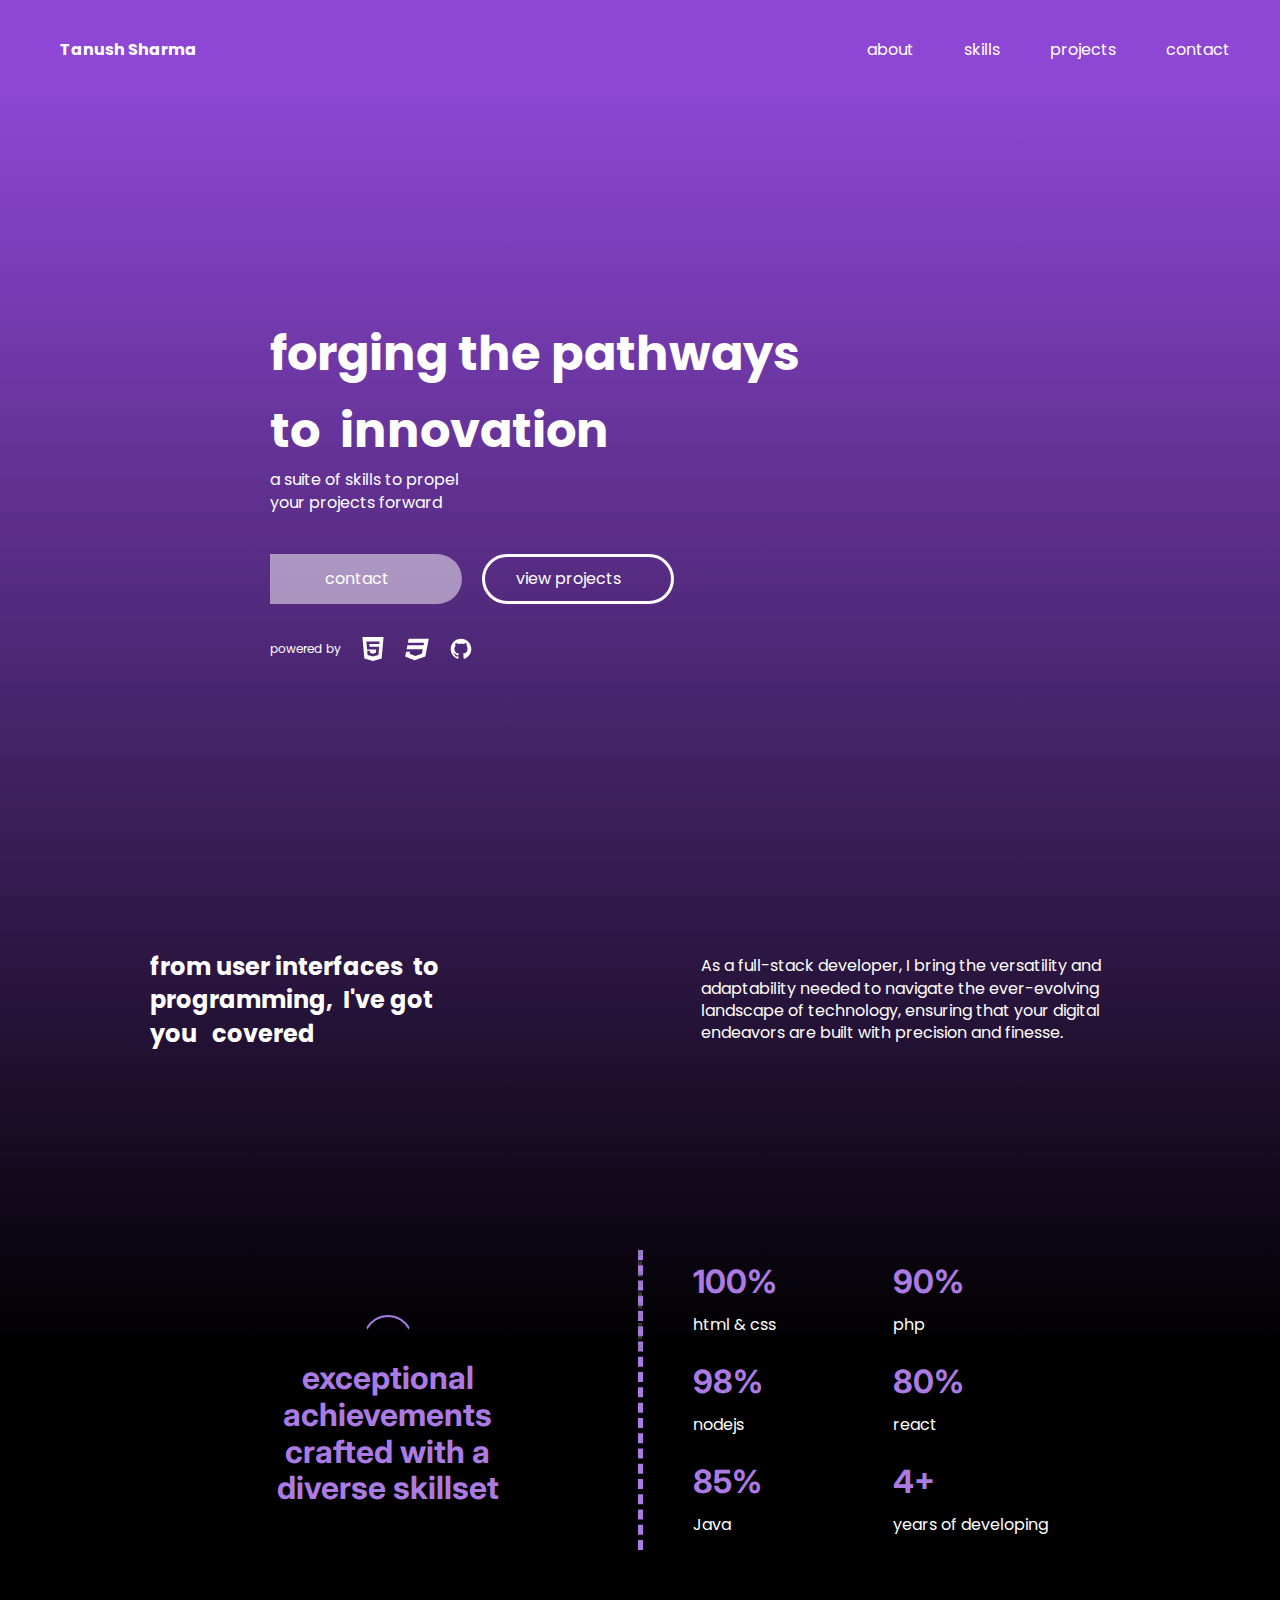
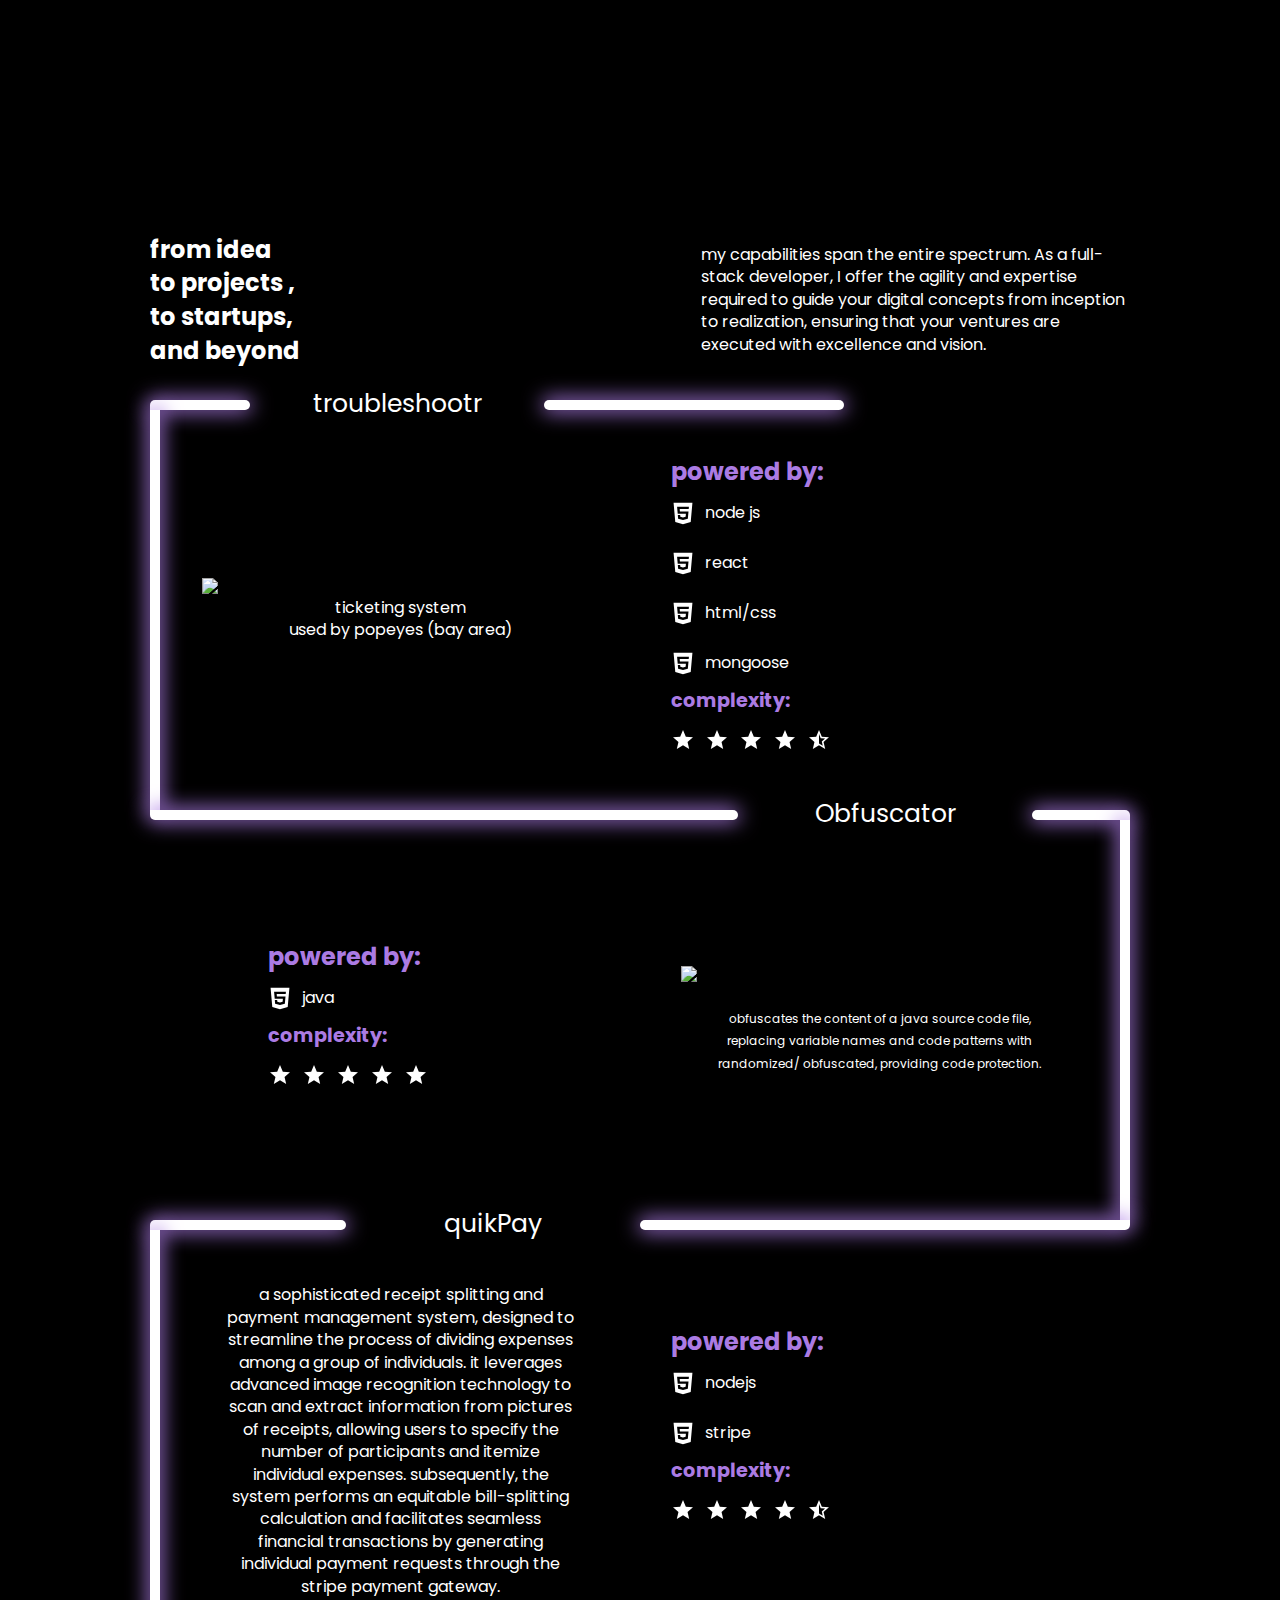
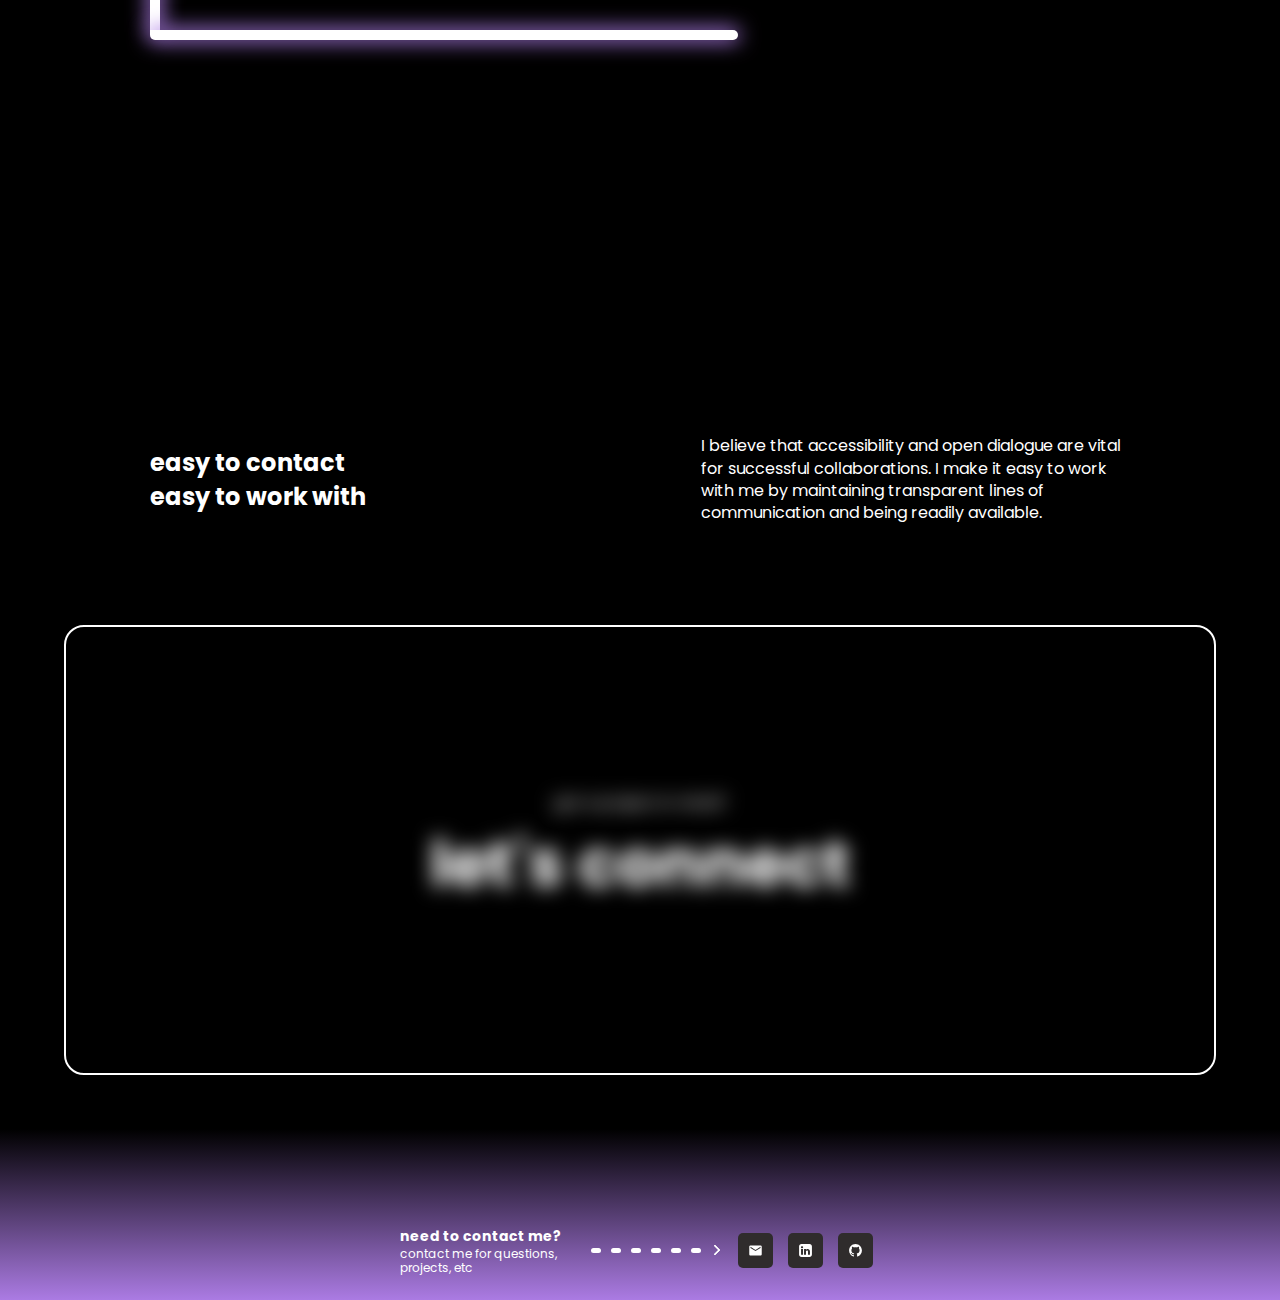
==== index.html @ c605e3ec "Update index.html" ====
<!DOCTYPE html>
<html lang="en">

<head>
  <title>Tanush Sharma</title>
  <meta property="og:title" content="" />
  <meta name="viewport" content="width=device-width, initial-scale=1.0" />
  <meta charset="utf-8" />
  <meta property="twitter:card" content="summary_large_image" />
  <meta charset="UTF-8" />
  <meta http-equiv="X-UA-Compatible" content="IE=edge" />
  <link rel="icon" href="/favicon copy.ico?">
  <meta name="viewport" content="width=device-width, initial-scale=1.0" />

  <style data-tag="reset-style-sheet">
    html {
      line-height: 1.15;
    }

    body {
      margin: 0;
    }

    * {
      box-sizing: border-box;
      border-width: 0;
      border-style: solid;
    }

    p,
    li,
    ul,
    pre,
    div,
    h1,
    h2,
    h3,
    h4,
    h5,
    h6,
    figure,
    blockquote,
    figcaption {
      margin: 0;
      padding: 0;
    }

    button {
      background-color: transparent;
    }

    button,
    input,
    optgroup,
    select,
    textarea {
      font-family: inherit;
      font-size: 100%;
      line-height: 1.15;
      margin: 0;
    }

    button,
    select {
      text-transform: none;
    }

    button,
    [type="button"],
    [type="reset"],
    [type="submit"] {
      -webkit-appearance: button;
    }

    button::-moz-focus-inner,
    [type="button"]::-moz-focus-inner,
    [type="reset"]::-moz-focus-inner,
    [type="submit"]::-moz-focus-inner {
      border-style: none;
      padding: 0;
    }

    button:-moz-focus,
    [type="button"]:-moz-focus,
    [type="reset"]:-moz-focus,
    [type="submit"]:-moz-focus {
      outline: 1px dotted ButtonText;
    }

    a {
      color: inherit;
      text-decoration: inherit;
    }

    input {
      padding: 2px 4px;
    }

    img {
      display: block;
    }

    html {
      scroll-behavior: smooth
    }
  </style>
  <style data-tag="default-style-sheet">
    html {
      font-family: Inter;
      font-size: 16px;
    }

    body {
      font-weight: 400;
      font-style: normal;
      text-decoration: none;
      text-transform: none;
      letter-spacing: normal;
      line-height: 1.15;
      color: var(--dl-color-gray-black);
      background-color: var(--dl-color-gray-white);

    }
  </style>
  <link rel="stylesheet"
    href="https://fonts.googleapis.com/css2?family=Merriweather:ital,wght@0,300;0,400;0,700;0,900;1,300;1,400;1,700;1,900&amp;display=swap"
    data-tag="font" />
  <link rel="stylesheet"
    href="https://fonts.googleapis.com/css2?family=Plus+Jakarta+Sans:ital,wght@0,200;0,300;0,400;0,500;0,600;0,700;0,800;1,200;1,300;1,400;1,500;1,600;1,700;1,800&amp;display=swap"
    data-tag="font" />
  <link rel="stylesheet" href="https://fonts.googleapis.com/css2?family=Shanti:wght@400&amp;display=swap"
    data-tag="font" />
  <link rel="stylesheet"
    href="https://fonts.googleapis.com/css2?family=Exo+2:ital,wght@0,100;0,200;0,300;0,400;0,500;0,600;0,700;0,800;0,900;1,100;1,200;1,300;1,400;1,500;1,600;1,700;1,800;1,900&amp;display=swap"
    data-tag="font" />
  <link rel="stylesheet"
    href="https://fonts.googleapis.com/css2?family=Poppins:ital,wght@0,100;0,200;0,300;0,400;0,500;0,600;0,700;0,800;0,900;1,100;1,200;1,300;1,400;1,500;1,600;1,700;1,800;1,900&amp;display=swap"
    data-tag="font" />
  <link rel="stylesheet"
    href="https://fonts.googleapis.com/css2?family=Inter:wght@100;200;300;400;500;600;700;800;900&amp;display=swap"
    data-tag="font" />
  <link rel="stylesheet" href="https://fonts.googleapis.com/css2?family=Oxygen:wght@300;400;700&amp;display=swap"
    data-tag="font" />
  <link rel="stylesheet"
    href="https://fonts.googleapis.com/css2?family=Open+Sans:ital,wght@0,300;0,400;0,500;0,600;0,700;0,800;1,300;1,400;1,500;1,600;1,700;1,800&amp;display=swap"
    data-tag="font" />
  <link rel="stylesheet"
    href="https://fonts.googleapis.com/css2?family=Comfortaa:wght@300;400;500;600;700&amp;display=swap"
    data-tag="font" />

  <link rel="stylesheet" href="http://maxcdn.bootstrapcdn.com/font-awesome/latest/css/font-awesome.min.css" />

  <link href="style.css" rel="stylesheet" type="text/css" />
  <link rel="stylesheet" href="https://fonts.googleapis.com/css?family=Plus Jakarta Sans" />
  <link rel="stylesheet" href="https://fonts.googleapis.com/css?family=Shanti" />

  <script src="https://cdnjs.cloudflare.com/ajax/libs/gsap/3.9.1/gsap.min.js"></script>
  <script src="https://cdnjs.cloudflare.com/ajax/libs/gsap/3.9.1/ScrollTrigger.min.js"></script>
  <script src="https://cdnjs.cloudflare.com/ajax/libs/bodymovin/5.7.6/lottie.min.js"></script>
</head>

<body>
  <link rel="stylesheet" href="./style.css" />
  <div>
    <script type="text/javascript"
      src="https://unpkg.com/@lottiefiles/lottie-player@1.6.0/dist/lottie-player.js"></script>
    <link href="./style.css" rel="stylesheet" />

    <div class="port-container">
      <div class="port-container01">
        <div class="port-container02">
          <h1 class="port-text">Tanush Sharma</h1>
        </div>
        <div class="port-container03">
          <a href="#home" class="port-link">about</a>
          <a href="#about" class="port-link1">skills</a>
          <a href="#projects" class="port-link2">projects</a>
          <a href="#contact" class="port-link3">contact</a>
        </div>
      </div>
      <div id="home" class="port-container04">
        <div class="port-container05">
          <h1 class="port-text01">
            <span>forging the pathways</span>
            <br />
            <span>to&nbsp;</span>
            <span>innovation</span>
          </h1>
          <span class="port-text06">
            <span>a suite of skills to propel</span>
            <br />
            <span>your projects forward</span>
          </span>
          <div class="port-container06">
            <button id="contactButton" type="button" class="port-button button">contact</button>
            <button id="projectsButton" type="button" class="port-button1 button">
              view projects
            </button>
          </div>
          <div class="port-container07">
            <span class="port-text10">powered by</span>
            <svg viewBox="0 0 1024 1024" class="port-icon">
              <path
                d="M60.538 0l82.144 921.63 368.756 102.37 369.724-102.524 82.3-921.476h-902.924zM784.63 301.428h-432.54l10.302 115.75h411.968l-31.042 347.010-231.844 64.254-231.572-64.254-15.83-177.512h113.494l8.048 90.232 125.862 33.916 0.278-0.078 125.934-33.992 13.070-146.55h-391.74l-30.494-341.8h566.214l-10.108 113.024z">
              </path>
            </svg><svg viewBox="0 0 1024 1024" class="port-icon02">
              <path
                d="M157.143 73.143h860l-152 761.714-459.429 152.571-398.857-152.571 40.571-203.429h169.714l-16.571 84 241.143 92 277.714-92 38.857-193.714h-690.286l33.143-169.714h690.857l21.714-109.143h-690.286z">
              </path>
            </svg><svg viewBox="0 0 877.7142857142857 1024" class="port-icon04">
              <path
                d="M438.857 73.143c242.286 0 438.857 196.571 438.857 438.857 0 193.714-125.714 358.286-300 416.571-22.286 4-30.286-9.714-30.286-21.143 0-14.286 0.571-61.714 0.571-120.571 0-41.143-13.714-67.429-29.714-81.143 97.714-10.857 200.571-48 200.571-216.571 0-48-17.143-86.857-45.143-117.714 4.571-11.429 19.429-56-4.571-116.571-36.571-11.429-120.571 45.143-120.571 45.143-34.857-9.714-72.571-14.857-109.714-14.857s-74.857 5.143-109.714 14.857c0 0-84-56.571-120.571-45.143-24 60.571-9.143 105.143-4.571 116.571-28 30.857-45.143 69.714-45.143 117.714 0 168 102.286 205.714 200 216.571-12.571 11.429-24 30.857-28 58.857-25.143 11.429-89.143 30.857-127.429-36.571-24-41.714-67.429-45.143-67.429-45.143-42.857-0.571-2.857 26.857-2.857 26.857 28.571 13.143 48.571 64 48.571 64 25.714 78.286 148 52 148 52 0 36.571 0.571 70.857 0.571 81.714 0 11.429-8 25.143-30.286 21.143-174.286-58.286-300-222.857-300-416.571 0-242.286 196.571-438.857 438.857-438.857zM166.286 703.429c1.143-2.286-0.571-5.143-4-6.857-3.429-1.143-6.286-0.571-7.429 1.143-1.143 2.286 0.571 5.143 4 6.857 2.857 1.714 6.286 1.143 7.429-1.143zM184 722.857c2.286-1.714 1.714-5.714-1.143-9.143-2.857-2.857-6.857-4-9.143-1.714-2.286 1.714-1.714 5.714 1.143 9.143 2.857 2.857 6.857 4 9.143 1.714zM201.143 748.571c2.857-2.286 2.857-6.857 0-10.857-2.286-4-6.857-5.714-9.714-3.429-2.857 1.714-2.857 6.286 0 10.286s7.429 5.714 9.714 4zM225.143 772.571c2.286-2.286 1.143-7.429-2.286-10.857-4-4-9.143-4.571-11.429-1.714-2.857 2.286-1.714 7.429 2.286 10.857 4 4 9.143 4.571 11.429 1.714zM257.714 786.857c1.143-3.429-2.286-7.429-7.429-9.143-4.571-1.143-9.714 0.571-10.857 4s2.286 7.429 7.429 8.571c4.571 1.714 9.714 0 10.857-3.429zM293.714 789.714c0-4-4.571-6.857-9.714-6.286-5.143 0-9.143 2.857-9.143 6.286 0 4 4 6.857 9.714 6.286 5.143 0 9.143-2.857 9.143-6.286zM326.857 784c-0.571-3.429-5.143-5.714-10.286-5.143-5.143 1.143-8.571 4.571-8 8.571 0.571 3.429 5.143 5.714 10.286 4.571s8.571-4.571 8-8z">
              </path>
            </svg>
          </div>
          <lottie-player src="https://lottie.host/e83469e1-0f48-4b08-869b-c445ad4c0730/k6zpy3XarC.json" loop=""
            speed="0.25" autoplay="" background="transparent" class="port-lottie-node"></lottie-player>
        </div>
      </div>
      <div id="about" class="port-container08">
        <div class="port-container09">
          <h1 class="port-text11">
            <span>from user interfaces&nbsp;</span>
            <span>to programming,&nbsp;</span>
            <span>I've got you&nbsp;&nbsp;</span>
            <span>covered</span>
            <br />
          </h1>
          <span class="port-text17">
            As a full-stack developer, I bring the versatility and
            adaptability needed to navigate the ever-evolving landscape of
            technology, ensuring that your digital endeavors are built with
            precision and finesse.
          </span>
        </div>
        <div class="port-container10">
          <div class="port-container11">
            <div class="port-container12">
              <div class="port-container13"></div>
            </div>
            <h1 class="port-heading">
              exceptional achievements crafted with a diverse skillset
            </h1>
          </div>
          <div class="port-container14">
            <div class="port-container15"></div>
          </div>
          <div class="port-container16">
            <div class="port-container17">
              <div class="port-container18">
                <h1 class="port-heading1">100%</h1>
                <span class="port-text18">html &amp; css</span>
              </div>
              <div class="port-container19">
                <h1 class="port-heading2">90%</h1>
                <span class="port-text19">php</span>
              </div>
            </div>
            <div class="port-container20">
              <div class="port-container21">
                <h1 class="port-heading3">98%</h1>
                <span class="port-text20">nodejs</span>
              </div>
              <div class="port-container22">
                <h1 class="port-heading4">80%</h1>
                <span class="port-text21">
                  <span>react</span>
                  <br />
                </span>
              </div>
            </div>
            <div class="port-container23">
              <div class="port-container24">
                <h1 class="port-heading5">85%</h1>
                <span class="port-text24">Java</span>
              </div>
              <div class="port-container25">
                <h1 class="port-heading6">4+</h1>
                <span class="port-text25">years of developing</span>
              </div>
            </div>
          </div>
        </div>
      </div>
      <div id="projects" class="port-container26">
        <div class="port-container27">
          <h1 class="port-text26">
            <span>from idea&nbsp;</span>
            <br />
            <span>to projects ,</span>
            <br />
            <span>to startups,</span>
            <br />
            <span>and beyond</span>
            <br />
          </h1>
          <span class="port-text35">
            my capabilities span the entire spectrum. As a full-stack
            developer, I offer the agility and expertise required to guide
            your digital concepts from inception to realization, ensuring that
            your ventures are executed with excellence and vision.
          </span>
        </div>
        <div class="port-container28">
          <div class="port-container29">
            <div class="port-container30"></div>
            <span class="port-text36">
              <span>troubleshootr</span>
              <br />
            </span>
            <div class="port-container31"></div>
          </div>
          <div class="port-container32">
            <div class="port-container33"></div>
            <div class="port-container34">
              <div class="port-container35">
                <img alt="image" src="public/troubleshootr2-1400h.png" class="port-image" />
                <span class="port-text39">
                  <span class="port-text40">ticketing system</span>
                  <br />
                  <span>used by popeyes (bay area)</span>
                  <br />
                </span>
              </div>
              <div class="port-container36">
                <h1 class="port-text44">
                  <span>powered by:</span>
                  <br />
                </h1>
                <div class="port-container37">
                  <svg viewBox="0 0 804.5714285714286 1024" class="port-icon06">
                    <path
                      d="M645.714 341.143l9.143-100h-505.143l26.857 305.143h349.714l-12.571 130.286-112.571 30.286-112-30.286-7.429-80h-100l12.571 158.857 206.857 57.143h2.286v-0.571l205.143-56.571 28.571-310.857h-368l-8.571-103.429h385.143zM0 73.143h804.571l-73.143 821.714-330.286 92.571-328-92.571z">
                    </path>
                  </svg>
                  <span class="port-text47">node js</span>
                </div>
                <div class="port-container38">
                  <svg viewBox="0 0 804.5714285714286 1024" class="port-icon08">
                    <path
                      d="M645.714 341.143l9.143-100h-505.143l26.857 305.143h349.714l-12.571 130.286-112.571 30.286-112-30.286-7.429-80h-100l12.571 158.857 206.857 57.143h2.286v-0.571l205.143-56.571 28.571-310.857h-368l-8.571-103.429h385.143zM0 73.143h804.571l-73.143 821.714-330.286 92.571-328-92.571z">
                    </path>
                  </svg>
                  <span class="port-text48">react</span>
                </div>
                <div class="port-container39">
                  <svg viewBox="0 0 804.5714285714286 1024" class="port-icon10">
                    <path
                      d="M645.714 341.143l9.143-100h-505.143l26.857 305.143h349.714l-12.571 130.286-112.571 30.286-112-30.286-7.429-80h-100l12.571 158.857 206.857 57.143h2.286v-0.571l205.143-56.571 28.571-310.857h-368l-8.571-103.429h385.143zM0 73.143h804.571l-73.143 821.714-330.286 92.571-328-92.571z">
                    </path>
                  </svg>
                  <span class="port-text49">html/css</span>
                </div>
                <div class="port-container40">
                  <svg viewBox="0 0 804.5714285714286 1024" class="port-icon12">
                    <path
                      d="M645.714 341.143l9.143-100h-505.143l26.857 305.143h349.714l-12.571 130.286-112.571 30.286-112-30.286-7.429-80h-100l12.571 158.857 206.857 57.143h2.286v-0.571l205.143-56.571 28.571-310.857h-368l-8.571-103.429h385.143zM0 73.143h804.571l-73.143 821.714-330.286 92.571-328-92.571z">
                    </path>
                  </svg>
                  <span class="port-text50">mongoose</span>
                </div>
                <h1 class="port-text51">
                  <span>complexity:</span>
                  <br />
                </h1>
                <div class="port-container41">
                  <svg viewBox="0 0 1024 1024" class="port-icon14">
                    <path d="M512 736l-264 160 70-300-232-202 306-26 120-282 120 282 306 26-232 202 70 300z"></path>
                  </svg><svg viewBox="0 0 1024 1024" class="port-icon16">
                    <path d="M512 736l-264 160 70-300-232-202 306-26 120-282 120 282 306 26-232 202 70 300z"></path>
                  </svg><svg viewBox="0 0 1024 1024" class="port-icon18">
                    <path d="M512 736l-264 160 70-300-232-202 306-26 120-282 120 282 306 26-232 202 70 300z"></path>
                  </svg><svg viewBox="0 0 1024 1024" class="port-icon20">
                    <path d="M512 736l-264 160 70-300-232-202 306-26 120-282 120 282 306 26-232 202 70 300z"></path>
                  </svg><svg viewBox="0 0 1024 1024" class="port-icon22">
                    <path
                      d="M512 658l160 96-42-182 142-124-188-16-72-172v398zM938 394l-232 202 70 300-264-160-264 160 70-300-232-202 306-26 120-282 120 282z">
                    </path>
                  </svg>
                </div>
              </div>
            </div>
          </div>
          <div class="port-container42">
            <div class="port-container43"></div>
            <span class="port-text54">
              <span>Obfuscator</span>
              <br />
            </span>
            <div class="port-container44"></div>
          </div>
          <div class="port-container45">
            <div class="port-container46">
              <div class="port-container47">
                <h1 class="port-text57">
                  <span>powered by:</span>
                  <br />
                </h1>
                <div class="port-container48">
                  <svg viewBox="0 0 804.5714285714286 1024" class="port-icon24">
                    <path
                      d="M645.714 341.143l9.143-100h-505.143l26.857 305.143h349.714l-12.571 130.286-112.571 30.286-112-30.286-7.429-80h-100l12.571 158.857 206.857 57.143h2.286v-0.571l205.143-56.571 28.571-310.857h-368l-8.571-103.429h385.143zM0 73.143h804.571l-73.143 821.714-330.286 92.571-328-92.571z">
                    </path>
                  </svg>
                  <span class="port-text60">java</span>
                </div>
                <h1 class="port-text61">
                  <span>complexity:</span>
                  <br />
                </h1>
                <div class="port-container49">
                  <svg viewBox="0 0 1024 1024" class="port-icon26">
                    <path d="M512 736l-264 160 70-300-232-202 306-26 120-282 120 282 306 26-232 202 70 300z"></path>
                  </svg><svg viewBox="0 0 1024 1024" class="port-icon28">
                    <path d="M512 736l-264 160 70-300-232-202 306-26 120-282 120 282 306 26-232 202 70 300z"></path>
                  </svg><svg viewBox="0 0 1024 1024" class="port-icon30">
                    <path d="M512 736l-264 160 70-300-232-202 306-26 120-282 120 282 306 26-232 202 70 300z"></path>
                  </svg><svg viewBox="0 0 1024 1024" class="port-icon32">
                    <path d="M512 736l-264 160 70-300-232-202 306-26 120-282 120 282 306 26-232 202 70 300z"></path>
                  </svg><svg viewBox="0 0 1024 1024" class="port-icon34">
                    <path d="M512 736l-264 160 70-300-232-202 306-26 120-282 120 282 306 26-232 202 70 300z"></path>
                  </svg>
                </div>
              </div>
              <div class="port-container50">
                <img alt="image"
                  src="https://cdn.discordapp.com/attachments/1162883229859192893/1167315775502155817/Screenshot_2023-10-26_at_9.15.40_PM.png?ex=654dae88&amp;is=653b3988&amp;hm=fdd899860b0b8ea7dea199e827ed33fb8c5844bd6a3e598100cced63b0edadc0&amp;"
                  class="port-image1" />
                <span class="port-text64">
                  <br class="port-text65" />
                  <span class="port-text66">
                    obfuscates the content of a java source code file,
                    replacing variable names and code patterns with
                    randomized/ obfuscated, providing code protection.
                  </span>
                  <br />
                </span>
              </div>
            </div>
            <div class="port-container51"></div>
          </div>
          <div class="port-container52">
            <div class="port-container53"></div>
            <span class="port-text68">
              <span>quikPay</span>
              <br />
            </span>
            <div class="port-container54"></div>
          </div>
          <div class="port-container55">
            <div class="port-container56"></div>
            <div class="port-container57">
              <div class="port-container58">
                <span class="port-text71">
                  <br class="port-text72" />
                  <span class="port-text73">
                    a sophisticated receipt splitting and payment management
                    system, designed to streamline the process of dividing
                    expenses among a group of individuals. it leverages
                    advanced image recognition technology to scan and extract
                    information from pictures of receipts, allowing users to
                    specify the number of participants and itemize individual
                    expenses. subsequently, the system performs an equitable
                    bill-splitting calculation and facilitates seamless
                    financial transactions by generating individual payment
                    requests through the stripe payment gateway.
                  </span>
                  <br />
                </span>
              </div>
              <div class="port-container59">
                <h1 class="port-text75">
                  <span>powered by:</span>
                  <br />
                </h1>
                <div class="port-container60">
                  <svg viewBox="0 0 804.5714285714286 1024" class="port-icon36">
                    <path
                      d="M645.714 341.143l9.143-100h-505.143l26.857 305.143h349.714l-12.571 130.286-112.571 30.286-112-30.286-7.429-80h-100l12.571 158.857 206.857 57.143h2.286v-0.571l205.143-56.571 28.571-310.857h-368l-8.571-103.429h385.143zM0 73.143h804.571l-73.143 821.714-330.286 92.571-328-92.571z">
                    </path>
                  </svg>
                  <span class="port-text78">nodejs</span>
                </div>
                <div class="port-container61">
                  <svg viewBox="0 0 804.5714285714286 1024" class="port-icon38">
                    <path
                      d="M645.714 341.143l9.143-100h-505.143l26.857 305.143h349.714l-12.571 130.286-112.571 30.286-112-30.286-7.429-80h-100l12.571 158.857 206.857 57.143h2.286v-0.571l205.143-56.571 28.571-310.857h-368l-8.571-103.429h385.143zM0 73.143h804.571l-73.143 821.714-330.286 92.571-328-92.571z">
                    </path>
                  </svg>
                  <span class="port-text79">stripe</span>
                </div>
                <h1 class="port-text80">
                  <span>complexity:</span>
                  <br />
                </h1>
                <div class="port-container62">
                  <svg viewBox="0 0 1024 1024" class="port-icon40">
                    <path d="M512 736l-264 160 70-300-232-202 306-26 120-282 120 282 306 26-232 202 70 300z"></path>
                  </svg><svg viewBox="0 0 1024 1024" class="port-icon42">
                    <path d="M512 736l-264 160 70-300-232-202 306-26 120-282 120 282 306 26-232 202 70 300z"></path>
                  </svg><svg viewBox="0 0 1024 1024" class="port-icon44">
                    <path d="M512 736l-264 160 70-300-232-202 306-26 120-282 120 282 306 26-232 202 70 300z"></path>
                  </svg><svg viewBox="0 0 1024 1024" class="port-icon46">
                    <path d="M512 736l-264 160 70-300-232-202 306-26 120-282 120 282 306 26-232 202 70 300z"></path>
                  </svg><svg viewBox="0 0 1024 1024" class="port-icon48">
                    <path
                      d="M512 658l160 96-42-182 142-124-188-16-72-172v398zM938 394l-232 202 70 300-264-160-264 160 70-300-232-202 306-26 120-282 120 282z">
                    </path>
                  </svg>
                </div>
              </div>
            </div>
          </div>
          <div class="port-container63">
            <div class="port-container64"></div>
          </div>
        </div>
      </div>
      <div id="contact" class="port-container65">
        <div class="port-container66">
          <h1 class="port-text83">
            <span>easy to contact</span>
            <br />
            <span>easy to work with</span>
            <br />
          </h1>
          <span class="port-text88">
            I believe that accessibility and open dialogue are vital for
            successful collaborations. I make it easy to work with me by
            maintaining transparent lines of communication and being readily
            available.
          </span>
        </div>
        <script src="https://code.jquery.com/jquery-3.6.0.min.js"></script>
        <script>
          $(document).ready(function () {
            const customCursor = $(`<div class="custom-cursor"><svg viewBox="0 0 1024 1024" class="port-icon_0"><path d="M854 342v-86l-342 214-342-214v86l342 212zM854 170q34 0 59 26t25 60v512q0 34-25 60t-59 26h-684q-34 0-59-26t-25-60v-512q0-34 25-60t59-26h684z"></path></svg></div>`);
            $('.port-container67').on('mouseenter', function (e) {
              $('.port-container67').append(customCursor);
              setPosition(customCursor, e, $(this));
            });

            $('.port-container67').on('mousemove', function (e) {
              setPosition(customCursor, e, $(this));
            });

            $('.port-container67').on('mouseleave', function () {
              if (customCursor) {
                customCursor.remove();
                customCursor = null;
              }
            });

            function setPosition(element, e, container) {
              const containerOffset = container.offset();
              const relativeX = e.pageX - containerOffset.left;
              const relativeY = e.pageY - containerOffset.top;
              element.css({
                left: relativeX,
                top: relativeY,
              });
            }

            $('.port-text90').mouseenter(function () {
              $('.custom-cursor').css('border', '2px solid #ab7be3');
              $('.custom-cursor .port-icon_0 ').css('fill', '#ab7be3');
              $('.port-text89, .port-text90').css('filter', 'blur(0)');
            });

            $('.port-container67').on('click', function () {
              window.location.href = "mailto:sharmatanush510@gmail.com";
            });

            $('#contactButton').on('click', function () {
              window.location.href = "mailto:fadesavage@gmail.com";
            });

            $('#projectsButton').on('click', function () {
              $('html, body').animate({
                scrollTop: $('#projects').offset().top
              }, 0);
            });

            $('.port-text90').mouseleave(function () {
              $('.custom-cursor').css('border', '2px solid #fff');
              $('.custom-cursor .port-icon_0 ').css('fill', '#fff');
              $('.port-text89, .port-text90').css('filter', 'blur(10px)');
            });
          });
        </script>



        <div class="port-container67">
          <div class="blur">

          </div>
          <span class="port-text89">got a project in mind?</span>
          <h1 class="port-text90">
            <span>let's connect</span>
            <br />
          </h1>
        </div>
        <div class="port-container68">
          <div class="port-container69">
            <h1 class="port-text93">need to contact me?&nbsp;</h1>
            <span class="port-text94">
              contact me for questions, projects, etc
            </span>
          </div>
          <div class="port-container70">
            <div class="port-container71"></div>
            <div class="port-container72"></div>
            <div class="port-container73"></div>
            <div class="port-container74"></div>
            <div class="port-container75"></div>
            <div class="port-container76"></div>
            <div class="port-container77"></div>
          </div>
          <div class="port-container78">
            <div class="port-container79">
              <svg viewBox="0 0 1024 1024" class="port-icon50">
                <path
                  d="M854 342v-86l-342 214-342-214v86l342 212zM854 170q34 0 59 26t25 60v512q0 34-25 60t-59 26h-684q-34 0-59-26t-25-60v-512q0-34 25-60t59-26h684z">
                </path>
              </svg>
            </div>
            <div class="port-container80">
              <svg viewBox="0 0 877.7142857142857 1024" class="port-icon52">
                <path
                  d="M135.429 808h132v-396.571h-132v396.571zM276 289.143c-0.571-38.857-28.571-68.571-73.714-68.571s-74.857 29.714-74.857 68.571c0 37.714 28.571 68.571 73.143 68.571h0.571c46.286 0 74.857-30.857 74.857-68.571zM610.286 808h132v-227.429c0-121.714-65.143-178.286-152-178.286-70.857 0-102.286 39.429-119.429 66.857h1.143v-57.714h-132s1.714 37.143 0 396.571v0h132v-221.714c0-11.429 0.571-23.429 4-32 9.714-23.429 31.429-48 68-48 47.429 0 66.286 36 66.286 89.714v212zM877.714 237.714v548.571c0 90.857-73.714 164.571-164.571 164.571h-548.571c-90.857 0-164.571-73.714-164.571-164.571v-548.571c0-90.857 73.714-164.571 164.571-164.571h548.571c90.857 0 164.571 73.714 164.571 164.571z">
                </path>
              </svg>
            </div>
            <div class="port-container81">
              <svg viewBox="0 0 877.7142857142857 1024" class="port-icon54">
                <path
                  d="M438.857 73.143c242.286 0 438.857 196.571 438.857 438.857 0 193.714-125.714 358.286-300 416.571-22.286 4-30.286-9.714-30.286-21.143 0-14.286 0.571-61.714 0.571-120.571 0-41.143-13.714-67.429-29.714-81.143 97.714-10.857 200.571-48 200.571-216.571 0-48-17.143-86.857-45.143-117.714 4.571-11.429 19.429-56-4.571-116.571-36.571-11.429-120.571 45.143-120.571 45.143-34.857-9.714-72.571-14.857-109.714-14.857s-74.857 5.143-109.714 14.857c0 0-84-56.571-120.571-45.143-24 60.571-9.143 105.143-4.571 116.571-28 30.857-45.143 69.714-45.143 117.714 0 168 102.286 205.714 200 216.571-12.571 11.429-24 30.857-28 58.857-25.143 11.429-89.143 30.857-127.429-36.571-24-41.714-67.429-45.143-67.429-45.143-42.857-0.571-2.857 26.857-2.857 26.857 28.571 13.143 48.571 64 48.571 64 25.714 78.286 148 52 148 52 0 36.571 0.571 70.857 0.571 81.714 0 11.429-8 25.143-30.286 21.143-174.286-58.286-300-222.857-300-416.571 0-242.286 196.571-438.857 438.857-438.857zM166.286 703.429c1.143-2.286-0.571-5.143-4-6.857-3.429-1.143-6.286-0.571-7.429 1.143-1.143 2.286 0.571 5.143 4 6.857 2.857 1.714 6.286 1.143 7.429-1.143zM184 722.857c2.286-1.714 1.714-5.714-1.143-9.143-2.857-2.857-6.857-4-9.143-1.714-2.286 1.714-1.714 5.714 1.143 9.143 2.857 2.857 6.857 4 9.143 1.714zM201.143 748.571c2.857-2.286 2.857-6.857 0-10.857-2.286-4-6.857-5.714-9.714-3.429-2.857 1.714-2.857 6.286 0 10.286s7.429 5.714 9.714 4zM225.143 772.571c2.286-2.286 1.143-7.429-2.286-10.857-4-4-9.143-4.571-11.429-1.714-2.857 2.286-1.714 7.429 2.286 10.857 4 4 9.143 4.571 11.429 1.714zM257.714 786.857c1.143-3.429-2.286-7.429-7.429-9.143-4.571-1.143-9.714 0.571-10.857 4s2.286 7.429 7.429 8.571c4.571 1.714 9.714 0 10.857-3.429zM293.714 789.714c0-4-4.571-6.857-9.714-6.286-5.143 0-9.143 2.857-9.143 6.286 0 4 4 6.857 9.714 6.286 5.143 0 9.143-2.857 9.143-6.286zM326.857 784c-0.571-3.429-5.143-5.714-10.286-5.143-5.143 1.143-8.571 4.571-8 8.571 0.571 3.429 5.143 5.714 10.286 4.571s8.571-4.571 8-8z">
                </path>
              </svg>
            </div>
          </div>
        </div>
      </div>
    </div>
  </div>
</body>

</html>
---- style.css ----
html, body{
  background: black;
  overflow-x: hidden;
}


.port-container {
  width: 100%;
  display: flex;
  overflow: hidden;
  min-height: 100vh;
  align-items: center;
  flex-direction: column;
  background-image: linear-gradient(180deg, rgb(141, 71, 212) 2.00%,rgb(0, 0, 0) 30.00%,rgb(0, 0, 0) 43.00%,rgb(0, 0, 0) 53.00%,rgb(0, 0, 0) 64.00%);
}
.port-container01 {
  flex: 0 0 auto;
  width: 100%;
  height: 10vh;
  display: flex;
  z-index: 100;
  align-items: flex-start;
}
.port-container02 {
  flex: 0 0 auto;
  width: 20%;
  height: 100px;
  display: flex;
  align-items: center;
  justify-content: center;
}
.port-text {
  color: rgb(255, 255, 255);
  font-size: 16px;
  font-family: "Poppins";
}
.port-container03 {
  gap: 50px;
  flex: 0 0 auto;
  width: 80%;
  height: 100px;
  display: flex;
  align-items: center;
  padding-top: 20px;
  padding-left: 20px;
  padding-right: 50px;
  padding-bottom: 20px;
  justify-content: flex-end;
}
.port-link {
  color: #ffffff;
  font-family: "Poppins";
  text-decoration: none;
}
.port-link1 {
  color: rgb(255, 255, 255);
  font-family: "Poppins";
  text-decoration: none;
}
.port-link2 {
  color: rgb(255, 255, 255);
  font-family: "Poppins";
  text-decoration: none;
}
.port-link3 {
  color: rgb(255, 255, 255);
  font-family: "Poppins";
  text-decoration: none;
}
.port-container04 {
  flex: 0 0 auto;
  width: 100%;
  height: 90vh;
  display: flex;
  align-items: center;
  justify-content: center;
}
.port-container05 {
  flex: 0 0 auto;
  width: 100%;
  height: 80vh;
  display: flex;
  position: relative;
  align-items: flex-start;
  padding-left: 30vh;
  flex-direction: column;
  justify-content: center;
}
.port-text01 {
  color: rgb(255, 255, 255);
  z-index: 100;
  font-size: 3em;
  font-family: "Poppins";
  line-height: 1.6;
}
.port-text06 {
  color: rgb(255, 255, 255);
  z-index: 100;
  font-family: "Poppins";
  line-height: 1.4;
}
.port-container06 {
  gap: 20px;
  flex: 0 0 auto;
  width: 40%;
  height: 50px;
  display: flex;
  z-index: 100;
  margin-top: 40px;
  align-items: flex-start;
  border-radius: 50px;
}
.port-button {
  color: #ffffff;
  width: 50%;
  height: 100%;
  font-family: "Poppins";
  border-width: 0px;
  padding-right: 1.5em;
  background-color: rgba(255, 255, 255, 0.5);
  border-top-left-radius: var(--dl-radius-radius-radius8);
  border-top-right-radius: 50px;
  border-bottom-left-radius: var(--dl-radius-radius-radius8);
  border-bottom-right-radius: 50px;
}
.port-button1 {
  color: rgb(255, 255, 255);
  width: 50%;
  height: 100%;
  font-family: "Poppins";
  border-color: #ffffff;
  border-width: 3px;
  border-radius: 50px;
  padding-right: 1.5em;
  background-color: transparent;
  border-top-left-radius: 50px;
  border-top-right-radius: 50px;
  border-bottom-left-radius: 50px;
  border-bottom-right-radius: 50px;
}
.port-container07 {
  gap: 20px;
  flex: 0 0 auto;
  width: 40%;
  height: 50px;
  display: flex;
  z-index: 100;
  margin-top: 20px;
  align-items: center;
  justify-content: flex-start;
}
.port-text10 {
  color: rgb(255, 255, 255);
  font-size: 12px;
  font-family: "Poppins";
  line-height: 1.4;
}
.port-icon {
  fill: #ffffff;
  width: 24px;
  height: 24px;
}
.port-icon02 {
  fill: #ffffff;
  width: 24px;
  height: 24px;
}
.port-icon04 {
  fill: #ffffff;
  width: 24px;
  height: 24px;
}
.port-lottie-node {
  width: 906px;
  height: 666px;
  z-index: 0;
  position: absolute;
  align-self: center;
  padding-left: 100px;
  padding-bottom: 183px;
}
.port-container08 {
  flex: 0 0 auto;
  width: 100%;
  height: 100vh;
  display: flex;
  align-items: flex-start;
  flex-direction: column;
}
.port-container09 {
  gap: 250px;
  flex: 0 0 auto;
  width: 100%;
  height: 200px;
  display: flex;
  align-items: center;
  padding-left: 150px;
  padding-right: 150px;
  justify-content: center;
}
.port-text11 {
  color: rgb(255, 255, 255);
  width: 350px;
  z-index: 100;
  font-size: 1.5em;
  font-family: "Poppins";
  line-height: 1.4;
}
.port-text17 {
  color: rgb(255, 255, 255);
  width: 500px;
  text-align: left;
  font-family: "Poppins";
  line-height: 1.4;
}
.port-container10 {
  gap: 50px;
  flex: 0 0 auto;
  width: 100%;
  height: 600px;
  display: flex;
  align-items: center;
  justify-content: center;
}
.port-container11 {
  gap: 20px;
  flex: 0 0 auto;
  width: 400px;
  height: 400px;
  display: flex;
  align-items: center;
  flex-direction: column;
  justify-content: center;
}
.port-container12 {
  flex: 0 0 auto;
  width: 50px;
  height: 50px;
  display: flex;
  overflow: hidden;
  align-items: center;
  padding-top: 50px;
  flex-direction: column;
  justify-content: center;
  border-top-left-radius: 50px;
  border-top-right-radius: 50px;
  border-bottom-left-radius: 50px;
  border-bottom-right-radius: 50px;
}
.port-container13 {
  flex: 0 0 auto;
  width: 50px;
  height: 50px;
  display: flex;
  align-items: center;
  border-color: #ab7be3;
  border-style: solid;
  border-width: 2px;
  border-radius: 50px;
  justify-content: center;
}
.port-heading {
  color: #ab7be3;
  width: 250px;
  height: 150px;
  text-align: center;
}
.port-container14 {
  flex: 0 0 auto;
  width: 0px;
  height: 50%;
  display: flex;
  align-items: flex-start;
  border-color: #ab7be3;
  border-style: dashed;
  border-width: 5px;
  border-top-width: 0px;
  border-left-width: 0px;
  border-right-width: 5px;
  border-bottom-width: 0px;
}
.port-container15 {
  flex: 0 0 auto;
  width: 100%;
  border: 2px dashed rgba(120, 120, 120, 0.4);
  height: 100px;
  display: flex;
  align-items: flex-start;
}
.port-container16 {
  gap: 0px;
  flex: 0 0 auto;
  width: 400px;
  height: 400px;
  display: flex;
  align-items: center;
  flex-direction: column;
  justify-content: center;
}
.port-container17 {
  flex: 0 0 auto;
  width: 100%;
  height: 100px;
  display: flex;
  align-items: center;
  justify-content: center;
}
.port-container18 {
  flex: 0 0 auto;
  width: 50%;
  display: flex;
  align-items: flex-start;
  flex-direction: column;
  justify-content: center;
}
.port-heading1 {
  color: rgb(171, 123, 227);
  width: 100px;
  height: 50px;
}
.port-text18 {
  color: rgb(255, 255, 255);
  width: 100%;
  font-family: "Poppins";
  line-height: 1.4;
}
.port-container19 {
  flex: 0 0 auto;
  width: 50%;
  display: flex;
  align-items: flex-start;
  flex-direction: column;
  justify-content: center;
}
.port-heading2 {
  color: #ab7be3;
  width: 100px;
  height: 50px;
}
.port-text19 {
  color: rgb(255, 255, 255);
  width: 100%;
  font-family: "Poppins";
  line-height: 1.4;
}
.port-container20 {
  flex: 0 0 auto;
  width: 100%;
  height: 100px;
  display: flex;
  align-items: center;
  justify-content: center;
}
.port-container21 {
  flex: 0 0 auto;
  width: 50%;
  display: flex;
  align-items: flex-start;
  flex-direction: column;
  justify-content: center;
}
.port-heading3 {
  color: rgb(171, 123, 227);
  width: 100px;
  height: 50px;
}
.port-text20 {
  color: rgb(255, 255, 255);
  width: 100%;
  font-family: "Poppins";
  line-height: 1.4;
}
.port-container22 {
  flex: 0 0 auto;
  width: 50%;
  display: flex;
  align-items: flex-start;
  flex-direction: column;
  justify-content: center;
}
.port-heading4 {
  color: rgb(171, 123, 227);
  width: 100px;
  height: 50px;
}
.port-text21 {
  color: rgb(255, 255, 255);
  width: 100%;
  font-family: "Poppins";
  line-height: 1.4;
}
.port-container23 {
  flex: 0 0 auto;
  width: 100%;
  height: 100px;
  display: flex;
  align-items: center;
  justify-content: center;
}
.port-container24 {
  flex: 0 0 auto;
  width: 50%;
  display: flex;
  align-items: flex-start;
  flex-direction: column;
  justify-content: center;
}
.port-heading5 {
  color: rgb(171, 123, 227);
  width: 100px;
  height: 50px;
}
.port-text24 {
  color: rgb(255, 255, 255);
  width: 100%;
  font-family: "Poppins";
  line-height: 1.4;
}
.port-container25 {
  flex: 0 0 auto;
  width: 50%;
  display: flex;
  align-items: flex-start;
  flex-direction: column;
  justify-content: center;
}
.port-heading6 {
  color: rgb(171, 123, 227);
  width: 100px;
  height: 50px;
}
.port-text25 {
  color: rgb(255, 255, 255);
  width: 100%;
  font-family: "Poppins";
  line-height: 1.4;
}
.port-container26 {
  flex: 0 0 auto;
  width: 100%;
  height: 200vh;
  display: flex;
  align-items: center;
  flex-direction: column;
  justify-content: flex-start;
}
.port-container27 {
  gap: 250px;
  flex: 0 0 auto;
  width: 100%;
  height: 200px;
  display: flex;
  align-items: center;
  padding-left: 150px;
  padding-right: 150px;
  justify-content: flex-start;
}
.port-text26 {
  color: rgb(255, 255, 255);
  width: 350px;
  z-index: 100;
  font-size: 1.5em;
  font-family: "Poppins";
  line-height: 1.4;
}
.port-text35 {
  color: rgb(255, 255, 255);
  width: 500px;
  text-align: left;
  font-family: "Poppins";
  line-height: 1.4;
}
.port-container28 {
  flex: 0 0 auto;
  width: 100%;
  display: flex;
  align-items: flex-start;
  padding-left: 150px;
  padding-right: 150px;
  flex-direction: column;
}
.port-container29 {
  gap: 5%;
  flex: 0 0 auto;
  width: 100%;
  height: 10px;
  display: flex;
  align-self: flex-start;
  align-items: center;
}
.port-container30 {
  flex: 0 0 auto;
  width: 100px;
  height: 10px;
  display: flex;
  box-shadow: 0px 0px 20px 2px #ab7be3;
  align-items: flex-start;
  border-radius: 50px;
  background-color: #ffffff;
  border-bottom-left-radius: 0px;
}
.port-text36 {
  color: #ffffff;
  width: 20%;
  height: 20px;
  font-size: 25px;
  align-self: flex-end;
  text-align: center;
  font-family: "Poppins";
}
.port-container31 {
  flex: 0 0 auto;
  width: 300px;
  height: 10px;
  display: flex;
  box-shadow: 0px 0px 20px 2px #ab7be3;
  align-items: flex-start;
  border-radius: 50px;
  background-color: #ffffff;
}
.port-container32 {
  gap: 20px;
  flex: 0 0 auto;
  width: 100%;
  display: flex;
  align-items: center;
}
.port-container33 {
  flex: 0 0 auto;
  width: 10px;
  height: 400px;
  display: flex;
  box-shadow: 0px 0px 20px 2px #ab7be3;
  align-items: flex-start;
  background-color: #ffffff;
}
.port-container34 {
  flex: 0 0 auto;
  width: 90%;
  height: 90%;
  display: flex;
  align-items: center;
  justify-content: center;
}
.port-container35 {
  flex: 0 0 auto;
  width: 50%;
  height: 100%;
  display: flex;
  align-items: center;
  flex-direction: column;
  justify-content: center;
}
.port-image {
  width: 90%;
  object-fit: cover;
}
.port-text39 {
  color: rgb(255, 255, 255);
  width: 350px;
  text-align: center;
  font-family: "Poppins";
  line-height: 1.4;
}
.port-container36 {
  flex: 0 0 auto;
  width: 50%;
  height: 100%;
  display: flex;
  align-items: center;
  flex-direction: column;
  justify-content: center;
}
.port-text44 {
  color: rgb(171, 123, 227);
  width: 100%;
  z-index: 100;
  font-size: 1.5em;
  text-align: left;
  font-family: "Poppins";
  line-height: 1.4;
  padding-left: 50px;
  padding-right: 50px;
}
.port-container37 {
  gap: 10px;
  flex: 0 0 auto;
  width: 100%;
  height: 50px;
  display: flex;
  align-items: center;
  padding-left: 50px;
  padding-right: 50px;
}
.port-icon06 {
  fill: #ffffff;
  width: 24px;
  height: 24px;
}
.port-text47 {
  color: rgb(255, 255, 255);
  font-family: "Poppins";
}
.port-container38 {
  gap: 10px;
  flex: 0 0 auto;
  width: 100%;
  height: 50px;
  display: flex;
  align-items: center;
  padding-left: 50px;
  padding-right: 50px;
}
.port-icon08 {
  fill: #ffffff;
  width: 24px;
  height: 24px;
}
.port-text48 {
  color: rgb(255, 255, 255);
  font-family: "Poppins";
}
.port-container39 {
  gap: 10px;
  flex: 0 0 auto;
  width: 100%;
  height: 50px;
  display: flex;
  align-items: center;
  padding-left: 50px;
  padding-right: 50px;
}
.port-icon10 {
  fill: #ffffff;
  width: 24px;
  height: 24px;
}
.port-text49 {
  color: rgb(255, 255, 255);
  font-family: "Poppins";
}
.port-container40 {
  gap: 10px;
  flex: 0 0 auto;
  width: 100%;
  height: 50px;
  display: flex;
  align-items: center;
  padding-left: 50px;
  padding-right: 50px;
}
.port-icon12 {
  fill: #ffffff;
  width: 24px;
  height: 24px;
}
.port-text50 {
  color: rgb(255, 255, 255);
  font-family: "Poppins";
}
.port-text51 {
  color: rgb(171, 123, 227);
  width: 100%;
  z-index: 100;
  font-size: 1.2em;
  text-align: left;
  font-family: "Poppins";
  line-height: 1.4;
  padding-left: 50px;
  padding-right: 50px;
}
.port-container41 {
  gap: 10px;
  flex: 0 0 auto;
  width: 100%;
  height: 50px;
  display: flex;
  align-items: center;
  padding-left: 50px;
  padding-right: 50px;
}
.port-icon14 {
  fill: #ffffff;
  width: 24px;
  height: 24px;
}
.port-icon16 {
  fill: #ffffff;
  width: 24px;
  height: 24px;
}
.port-icon18 {
  fill: #ffffff;
  width: 24px;
  height: 24px;
}
.port-icon20 {
  fill: #ffffff;
  width: 24px;
  height: 24px;
}
.port-icon22 {
  fill: #ffffff;
  width: 24px;
  height: 24px;
}
.port-container42 {
  gap: 5%;
  flex: 0 0 auto;
  width: 100%;
  height: 10px;
  display: flex;
  align-items: flex-start;
}
.port-container43 {
  flex: 0 0 auto;
  width: 60%;
  height: 10px;
  display: flex;
  box-shadow: 0px 0px 20px 2px #ab7be3;
  align-items: flex-start;
  border-radius: 50px;
  background-color: #ffffff;
  border-top-left-radius: 0px;
}
.port-text54 {
  color: rgb(255, 255, 255);
  width: 20%;
  height: 20px;
  font-size: 25px;
  align-self: flex-end;
  text-align: center;
  font-family: "Poppins";
}
.port-container44 {
  flex: 0 0 auto;
  width: 10%;
  height: 10px;
  display: flex;
  box-shadow: 0px 0px 20px 2px #ab7be3;
  align-items: flex-start;
  border-radius: 50px;
  background-color: #ffffff;
  border-bottom-right-radius: 0px;
}
.port-container45 {
  gap: 20px;
  flex: 0 0 auto;
  width: 100%;
  display: flex;
  align-items: center;
  justify-content: flex-end;
}
.port-container46 {
  flex: 0 0 auto;
  width: 90%;
  height: 90%;
  display: flex;
  align-items: center;
  justify-content: center;
}
.port-container47 {
  flex: 0 0 auto;
  width: 50%;
  height: 100%;
  display: flex;
  align-items: center;
  flex-direction: column;
  justify-content: center;
}
.port-text57 {
  color: rgb(171, 123, 227);
  width: 100%;
  z-index: 100;
  font-size: 1.5em;
  text-align: left;
  font-family: "Poppins";
  line-height: 1.4;
  padding-left: 50px;
  padding-right: 50px;
}
.port-container48 {
  gap: 10px;
  flex: 0 0 auto;
  width: 100%;
  height: 50px;
  display: flex;
  align-items: center;
  padding-left: 50px;
  padding-right: 50px;
}
.port-icon24 {
  fill: #ffffff;
  width: 24px;
  height: 24px;
}
.port-text60 {
  color: rgb(255, 255, 255);
  font-family: "Poppins";
}
.port-text61 {
  color: rgb(171, 123, 227);
  width: 100%;
  z-index: 100;
  font-size: 1.2em;
  text-align: left;
  font-family: "Poppins";
  line-height: 1.4;
  padding-left: 50px;
  padding-right: 50px;
}
.port-container49 {
  gap: 10px;
  flex: 0 0 auto;
  width: 100%;
  height: 50px;
  display: flex;
  align-items: center;
  padding-left: 50px;
  padding-right: 50px;
}
.port-icon26 {
  fill: #ffffff;
  width: 24px;
  height: 24px;
}
.port-icon28 {
  fill: #ffffff;
  width: 24px;
  height: 24px;
}
.port-icon30 {
  fill: #ffffff;
  width: 24px;
  height: 24px;
}
.port-icon32 {
  fill: #ffffff;
  width: 24px;
  height: 24px;
}
.port-icon34 {
  fill: #ffffff;
  width: 24px;
  height: 24px;
}
.port-container50 {
  flex: 0 0 auto;
  width: 50%;
  height: 100%;
  display: flex;
  align-items: center;
  flex-direction: column;
  justify-content: center;
}
.port-image1 {
  width: 90%;
  object-fit: cover;
}
.port-text64 {
  color: rgb(255, 255, 255);
  width: 350px;
  text-align: center;
  font-family: "Poppins";
  line-height: 1.4;
}
.port-text65 {
  font-size: 12px;
}
.port-text66 {
  font-size: 12px;
}
.port-container51 {
  flex: 0 0 auto;
  width: 10px;
  height: 400px;
  display: flex;
  box-shadow: 0px 0px 20px 2px #ab7be3;
  align-items: flex-start;
  background-color: #ffffff;
}
.port-container52 {
  gap: 5%;
  flex: 0 0 auto;
  width: 100%;
  height: 10px;
  display: flex;
  align-items: flex-start;
  justify-content: flex-end;
}
.port-container53 {
  flex: 0 0 auto;
  width: 20%;
  height: 10px;
  display: flex;
  box-shadow: 0px 0px 20px 2px #ab7be3;
  align-items: flex-start;
  border-radius: 50px;
  background-color: #ffffff;
  border-bottom-left-radius: 0px;
}
.port-text68 {
  color: rgb(255, 255, 255);
  width: 20%;
  height: 20px;
  font-size: 25px;
  align-self: flex-end;
  text-align: center;
  font-family: "Poppins";
}
.port-container54 {
  flex: 0 0 auto;
  width: 50%;
  height: 10px;
  display: flex;
  box-shadow: 0px 0px 20px 2px #ab7be3;
  align-items: flex-start;
  border-radius: 50px;
  background-color: #ffffff;
  border-top-right-radius: 0px;
}
.port-container55 {
  gap: 20px;
  flex: 0 0 auto;
  width: 100%;
  display: flex;
  align-items: center;
}
.port-container56 {
  flex: 0 0 auto;
  width: 10px;
  height: 400px;
  display: flex;
  box-shadow: 0px 0px 20px 2px #ab7be3;
  align-items: flex-start;
  background-color: #ffffff;
}
.port-container57 {
  flex: 0 0 auto;
  width: 90%;
  height: 90%;
  display: flex;
  align-items: center;
  justify-content: center;
}
.port-container58 {
  flex: 0 0 auto;
  width: 50%;
  height: 100%;
  display: flex;
  align-items: center;
  flex-direction: column;
  justify-content: center;
}
.port-text71 {
  color: rgb(255, 255, 255);
  width: 350px;
  text-align: center;
  font-family: "Poppins";
  line-height: 1.4;
}
.port-container59 {
  flex: 0 0 auto;
  width: 50%;
  height: 100%;
  display: flex;
  align-items: center;
  flex-direction: column;
  justify-content: center;
}
.port-text75 {
  color: rgb(171, 123, 227);
  width: 100%;
  z-index: 100;
  font-size: 1.5em;
  text-align: left;
  font-family: "Poppins";
  line-height: 1.4;
  padding-left: 50px;
  padding-right: 50px;
}
.port-container60 {
  gap: 10px;
  flex: 0 0 auto;
  width: 100%;
  height: 50px;
  display: flex;
  align-items: center;
  padding-left: 50px;
  padding-right: 50px;
}
.port-icon36 {
  fill: #ffffff;
  width: 24px;
  height: 24px;
}
.port-text78 {
  color: rgb(255, 255, 255);
  font-family: "Poppins";
}
.port-container61 {
  gap: 10px;
  flex: 0 0 auto;
  width: 100%;
  height: 50px;
  display: flex;
  align-items: center;
  padding-left: 50px;
  padding-right: 50px;
}
.port-icon38 {
  fill: #ffffff;
  width: 24px;
  height: 24px;
}
.port-text79 {
  color: rgb(255, 255, 255);
  font-family: "Poppins";
}
.port-text80 {
  color: rgb(171, 123, 227);
  width: 100%;
  z-index: 100;
  font-size: 1.2em;
  text-align: left;
  font-family: "Poppins";
  line-height: 1.4;
  padding-left: 50px;
  padding-right: 50px;
}
.port-container62 {
  gap: 10px;
  flex: 0 0 auto;
  width: 100%;
  height: 50px;
  display: flex;
  align-items: center;
  padding-left: 50px;
  padding-right: 50px;
}
.port-icon40 {
  fill: #ffffff;
  width: 24px;
  height: 24px;
}
.port-icon42 {
  fill: #ffffff;
  width: 24px;
  height: 24px;
}
.port-icon44 {
  fill: #ffffff;
  width: 24px;
  height: 24px;
}
.port-icon46 {
  fill: #ffffff;
  width: 24px;
  height: 24px;
}
.port-icon48 {
  fill: #ffffff;
  width: 24px;
  height: 24px;
}
.port-container63 {
  gap: 5%;
  flex: 0 0 auto;
  width: 100%;
  height: 10px;
  display: flex;
  align-items: flex-start;
}
.port-container64 {
  flex: 0 0 auto;
  width: 60%;
  height: 10px;
  display: flex;
  box-shadow: 0px 0px 20px 2px #ab7be3;
  align-items: flex-start;
  border-radius: 50px;
  background-color: #ffffff;
  border-top-left-radius: 0px;
}
.port-container65 {
  gap: 5vh;
  flex: 0 0 auto;
  width: 100%;
  height: 100vh;
  display: flex;
  align-items: center;
  flex-direction: column;
  justify-content: flex-end;
}
.port-container66 {
  gap: 250px;
  flex: 0 0 auto;
  width: 100%;
  height: 200px;
  display: flex;
  align-items: center;
  padding-left: 150px;
  padding-right: 150px;
  justify-content: flex-start;
}
.port-text83 {
  color: rgb(255, 255, 255);
  width: 350px;
  z-index: 100;
  font-size: 1.5em;
  font-family: "Poppins";
  line-height: 1.4;
}
.port-text88 {
  color: rgb(255, 255, 255);
  width: 500px;
  text-align: left;
  font-family: "Poppins";
  line-height: 1.4;
}
.port-container67 {
  overflow: hidden;
  position: relative;
  gap: 5px;
  flex: 0 0 auto;
  width: 90%;
  height: 50vh;
  display: flex;
  align-items: center;
  border-color: #ffffff;
  border-style: solid;
  border-width: 2px;
  border-radius: 20px;
  flex-direction: column;
  justify-content: center;
  cursor: none;
}
.port-text89 {
  color: rgb(255, 255, 255);
  width: 100%;
  text-align: center;
  font-family: "Poppins";
  line-height: 1.4;
}
.port-text90 {
  color: rgb(255, 255, 255);
  z-index: 100;
  font-size: 4em;
  text-align: center;
  font-family: "Poppins";
  line-height: 1.4;
}
.port-container68 {
  flex: 0 0 auto;
  width: 100%;
  height: 20vh;
  display: flex;
  align-items: flex-end;
  padding-left: 30vh;
  padding-right: 30vh;
  justify-content: center;
  background-image: linear-gradient(0deg, rgb(171, 123, 227) 0.00%,rgba(44, 62, 80, 0) 95.00%);
}
.port-container69 {
  flex: 0 0 auto;
  width: 180px;
  height: 100px;
  display: flex;
  align-items: flex-start;
  flex-direction: column;
  justify-content: center;
}
.port-text93 {
  color: rgb(255, 255, 255);
  z-index: 100;
  font-size: 14px;
  font-family: "Poppins";
  line-height: 1.6;
}
.port-text94 {
  color: #ffffff;
  font-size: 12px;
  font-family: "Poppins";
}
.port-container70 {
  gap: 10px;
  flex: 0 0 auto;
  width: 150px;
  height: 100px;
  display: flex;
  align-items: center;
  flex-direction: row;
  justify-content: center;
}
.port-container71 {
  flex: 0 0 auto;
  width: 10px;
  height: 5px;
  display: flex;
  align-items: flex-start;
  border-radius: 50px;
  background-color: #ffffff;
}
.port-container72 {
  flex: 0 0 auto;
  width: 10px;
  height: 5px;
  display: flex;
  align-items: flex-start;
  border-radius: 50px;
  background-color: #ffffff;
}
.port-container73 {
  flex: 0 0 auto;
  width: 10px;
  height: 5px;
  display: flex;
  align-items: flex-start;
  border-radius: 50px;
  background-color: #ffffff;
}
.port-container74 {
  flex: 0 0 auto;
  width: 10px;
  height: 5px;
  display: flex;
  align-items: flex-start;
  border-radius: 50px;
  background-color: #ffffff;
}
.port-container75 {
  flex: 0 0 auto;
  width: 10px;
  height: 5px;
  display: flex;
  align-items: flex-start;
  border-radius: 50px;
  background-color: #ffffff;
}
.port-container76 {
  flex: 0 0 auto;
  width: 10px;
  height: 5px;
  display: flex;
  align-items: flex-start;
  border-radius: 50px;
  background-color: #ffffff;
}
.port-container77 {
  flex: 0 0 auto;
  width: 8px;
  height: 8px;
  display: flex;
  transform: rotate(45deg);
  align-items: flex-start;
  border-color: #ffffff;
  border-width: 2px;
  border-radius: 1px;
  border-left-width: 0px;
  border-bottom-width: 0px;
}
.port-container78 {
  gap: 15px;
  flex: 0 0 auto;
  width: 150px;
  height: 100px;
  display: flex;
  align-items: center;
  flex-direction: row;
  justify-content: center;
}
.port-container79 {
  flex: 0 0 auto;
  width: 35px;
  height: 35px;
  display: flex;
  align-items: center;
  border-radius: 5px;
  justify-content: center;
  background-color: #2f2c2c;
}
.port-icon50 {
  fill: #ffffff;
  width: 15px;
  height: 15px;
}
.port-container80 {
  flex: 0 0 auto;
  width: 35px;
  height: 35px;
  display: flex;
  align-items: center;
  border-radius: 5px;
  justify-content: center;
  background-color: #2f2c2c;
}
.port-icon52 {
  fill: #ffffff;
  width: 15px;
  height: 15px;
}
.port-container81 {
  flex: 0 0 auto;
  width: 35px;
  height: 35px;
  display: flex;
  align-items: center;
  border-radius: 5px;
  justify-content: center;
  background-color: #2f2c2c;
}
.port-icon54 {
  fill: #ffffff;
  width: 15px;
  height: 15px;
}
@media(max-width: 991px) {
  .port-text17 {
    font-size: 12px;
  }
  .port-text18 {
    font-size: 12px;
  }
  .port-text19 {
    font-size: 12px;
  }
  .port-text20 {
    font-size: 12px;
  }
  .port-text21 {
    font-size: 12px;
  }
  .port-text24 {
    font-size: 12px;
  }
  .port-text25 {
    font-size: 12px;
  }
  .port-text35 {
    font-size: 12px;
  }
  .port-container32 {
    gap: 20px;
  }
  .port-text39 {
    font-size: 12px;
  }
  .port-text40 {
    font-size: 12px;
  }
  .port-container45 {
    gap: 20px;
  }
  .port-text64 {
    font-size: 12px;
  }
  .port-container55 {
    gap: 20px;
  }
  .port-text71 {
    width: auto;
    font-size: 12px;
  }
  .port-text88 {
    font-size: 12px;
  }
  .port-text89 {
    font-size: 12px;
  }
}
@media(max-width: 767px) {
  .port-container01 {
    justify-content: flex-end;
  }
  .port-container02 {
    width: 40%;
  }
  .port-container03 {
    width: 60%;
    padding: 30px;
  }
  .port-container05 {
    padding-left: 10%;
  }
  .port-container06 {
    width: 60%;
  }
  .port-container09 {
    gap: 10px;
    align-items: center;
    flex-direction: column;
    justify-content: center;
  }
  .port-text11 {
    color: rgb(255, 255, 255);
    font-size: 1.5em;
    text-align: center;
    font-family: Poppins;
    line-height: 1.4;
  }
  .port-text17 {
    text-align: center;
  }
  .port-container11 {
    display: none;
  }
  .port-container14 {
    display: none;
  }
  .port-container18 {
    align-items: center;
  }
  .port-text18 {
    text-align: center;
  }
  .port-container19 {
    align-items: center;
  }
  .port-heading2 {
    text-align: center;
  }
  .port-text19 {
    text-align: center;
  }
  .port-container21 {
    align-items: center;
  }
  .port-heading3 {
    text-align: center;
  }
  .port-text20 {
    text-align: center;
  }
  .port-container22 {
    align-items: center;
  }
  .port-heading4 {
    text-align: center;
  }
  .port-text21 {
    text-align: center;
  }
  .port-container24 {
    align-items: center;
  }
  .port-heading5 {
    text-align: center;
  }
  .port-text24 {
    text-align: center;
  }
  .port-container25 {
    align-items: center;
  }
  .port-heading6 {
    text-align: center;
  }
  .port-text25 {
    text-align: center;
  }
  .port-container27 {
    gap: 10px;
    align-items: center;
    flex-direction: column;
    justify-content: center;
  }
  .port-text26 {
    color: rgb(255, 255, 255);
    font-size: 1.5em;
    text-align: center;
    font-family: Poppins;
    line-height: 1.4;
  }
  .port-text35 {
    text-align: center;
  }
  .port-container28 {
    margin-top: 20px;
  }
  .port-text36 {
    width: 35%;
  }
  .port-container31 {
    width: 100px;
  }
  .port-text39 {
    text-align: center;
  }
  .port-text40 {
    text-align: center;
  }
  .port-text44 {
    color: rgb(255, 255, 255);
    font-size: 1.5em;
    text-align: center;
    font-family: Poppins;
    line-height: 1.4;
  }
  .port-text51 {
    color: rgb(255, 255, 255);
    font-size: 1.5em;
    text-align: center;
    font-family: Poppins;
    line-height: 1.4;
  }
  .port-container43 {
    width: 50%;
  }
  .port-text54 {
    width: 30%;
  }
  .port-text57 {
    color: rgb(255, 255, 255);
    font-size: 1.5em;
    text-align: center;
    font-family: Poppins;
    line-height: 1.4;
  }
  .port-text61 {
    color: rgb(255, 255, 255);
    font-size: 1.5em;
    text-align: center;
    font-family: Poppins;
    line-height: 1.4;
  }
  .port-text64 {
    width: auto;
    text-align: center;
  }
  .port-text71 {
    text-align: center;
  }
  .port-text75 {
    color: rgb(255, 255, 255);
    font-size: 1.5em;
    text-align: center;
    font-family: Poppins;
    line-height: 1.4;
  }
  .port-text80 {
    color: rgb(255, 255, 255);
    font-size: 1.5em;
    text-align: center;
    font-family: Poppins;
    line-height: 1.4;
  }
  .port-container66 {
    gap: 10px;
    align-items: center;
    flex-direction: column;
    justify-content: center;
  }
  .port-text83 {
    color: rgb(255, 255, 255);
    font-size: 1.5em;
    text-align: center;
    font-family: Poppins;
    line-height: 1.4;
  }
  .port-text88 {
    text-align: center;
  }
  .port-text89 {
    text-align: center;
  }
  .port-text90 {
    color: rgb(255, 255, 255);
    font-size: 1.5em;
    text-align: center;
    font-family: Poppins;
    line-height: 1.4;
  }
}
@media(max-width: 479px) {
  .port-container01 {
    align-items: center;
    justify-content: center;
  }
  .port-container02 {
    display: none;
  }
  .port-container03 {
    justify-content: center;
  }
  .port-container05 {
    padding-left: 10%;
  }
  .port-text01 {
    color: rgb(255, 255, 255);
    font-size: 3em;
    font-family: Poppins;
    line-height: 1.6;
  }
  .port-container06 {
    width: 80%;
  }
  .port-container09 {
    gap: 10px;
    align-items: center;
    flex-direction: column;
    justify-content: center;
  }
  .port-text11 {
    color: rgb(255, 255, 255);
    font-size: 1.5em;
    text-align: center;
    font-family: Poppins;
    line-height: 1.4;
  }
  .port-text17 {
    color: rgb(255, 255, 255);
    width: 400px;
    font-size: 12px;
    text-align: center;
    font-family: Poppins;
    line-height: 1.4;
  }
  .port-container11 {
    display: none;
  }
  .port-container14 {
    display: none;
  }
  .port-container16 {
    width: 100%;
  }
  .port-container18 {
    align-items: center;
  }
  .port-heading1 {
    text-align: center;
  }
  .port-text18 {
    color: rgb(255, 255, 255);
    width: 400px;
    font-size: 12px;
    text-align: center;
    font-family: Poppins;
    line-height: 1.4;
  }
  .port-container19 {
    align-items: center;
  }
  .port-heading2 {
    text-align: center;
  }
  .port-text19 {
    color: rgb(255, 255, 255);
    width: 400px;
    font-size: 12px;
    text-align: center;
    font-family: Poppins;
    line-height: 1.4;
  }
  .port-container21 {
    align-items: center;
  }
  .port-heading3 {
    text-align: center;
  }
  .port-text20 {
    color: rgb(255, 255, 255);
    width: 400px;
    font-size: 12px;
    text-align: center;
    font-family: Poppins;
    line-height: 1.4;
  }
  .port-container22 {
    align-items: center;
  }
  .port-heading4 {
    text-align: center;
  }
  .port-text21 {
    color: rgb(255, 255, 255);
    width: 400px;
    font-size: 12px;
    text-align: center;
    font-family: Poppins;
    line-height: 1.4;
  }
  .port-container24 {
    align-items: center;
  }
  .port-heading5 {
    text-align: center;
  }
  .port-text24 {
    color: rgb(255, 255, 255);
    width: 400px;
    font-size: 12px;
    text-align: center;
    font-family: Poppins;
    line-height: 1.4;
  }
  .port-container25 {
    align-items: center;
  }
  .port-heading6 {
    text-align: center;
  }
  .port-text25 {
    color: rgb(255, 255, 255);
    width: 400px;
    font-size: 12px;
    text-align: center;
    font-family: Poppins;
    line-height: 1.4;
  }
  .port-container27 {
    gap: 10px;
    align-items: center;
    flex-direction: column;
    justify-content: center;
  }
  .port-text26 {
    color: rgb(255, 255, 255);
    font-size: 1.5em;
    text-align: center;
    font-family: Poppins;
    line-height: 1.4;
  }
  .port-text35 {
    color: rgb(255, 255, 255);
    width: 400px;
    font-size: 12px;
    text-align: center;
    font-family: Poppins;
    line-height: 1.4;
  }
  .port-container28 {
    padding-left: 0px;
    padding-right: 0px;
  }
  .port-container29 {
    justify-content: flex-start;
  }
  .port-text36 {
    width: 35%;
  }
  .port-container31 {
    width: 150px;
  }
  .port-text39 {
    color: rgb(255, 255, 255);
    width: 400px;
    font-size: 12px;
    text-align: center;
    font-family: Poppins;
    line-height: 1.4;
  }
  .port-text40 {
    color: rgb(255, 255, 255);
    width: 400px;
    font-size: 12px;
    text-align: center;
    font-family: Poppins;
    line-height: 1.4;
  }
  .port-text44 {
    color: rgb(255, 255, 255);
    font-size: 1.5em;
    text-align: center;
    font-family: Poppins;
    line-height: 1.4;
  }
  .port-text51 {
    color: rgb(255, 255, 255);
    font-size: 1.5em;
    text-align: center;
    font-family: Poppins;
    line-height: 1.4;
  }
  .port-container43 {
    width: 50%;
  }
  .port-text54 {
    width: 30%;
  }
  .port-text57 {
    color: rgb(255, 255, 255);
    font-size: 1.5em;
    text-align: center;
    font-family: Poppins;
    line-height: 1.4;
  }
  .port-text61 {
    color: rgb(255, 255, 255);
    font-size: 1.5em;
    text-align: center;
    font-family: Poppins;
    line-height: 1.4;
  }
  .port-text64 {
    color: rgb(255, 255, 255);
    width: auto;
    font-size: 12px;
    text-align: center;
    font-family: Poppins;
    line-height: 1.4;
  }
  .port-text71 {
    color: rgb(255, 255, 255);
    width: auto;
    font-size: 12px;
    text-align: center;
    font-family: Poppins;
    line-height: 1.4;
  }
  .port-text72 {
    font-size: 12px;
  }
  .port-text73 {
    font-size: 12px;
  }
  .port-text75 {
    color: rgb(255, 255, 255);
    font-size: 1.5em;
    text-align: center;
    font-family: Poppins;
    line-height: 1.4;
  }
  .port-text80 {
    color: rgb(255, 255, 255);
    font-size: 1.5em;
    text-align: center;
    font-family: Poppins;
    line-height: 1.4;
  }
  .port-container66 {
    gap: 10px;
    align-items: center;
    flex-direction: column;
    justify-content: center;
  }
  .port-text83 {
    color: rgb(255, 255, 255);
    font-size: 1.5em;
    text-align: center;
    font-family: Poppins;
    line-height: 1.4;
  }
  .port-text88 {
    color: rgb(255, 255, 255);
    width: 400px;
    font-size: 12px;
    text-align: center;
    font-family: Poppins;
    line-height: 1.4;
  }
  .port-text89 {
    color: rgb(255, 255, 255);
    font-size: 12px;
    text-align: center;
    font-family: Poppins;
    line-height: 1.4;
  }
  .port-text90 {
    color: rgb(255, 255, 255);
    font-size: 1.5em;
    text-align: center;
    font-family: Poppins;
    line-height: 1.4;
    width: 100px;
  }
  .port-container69 {
    display: none;
  }
  .port-text93 {
    color: rgb(255, 255, 255);
    font-size: 3em;
    font-family: Poppins;
    line-height: 1.6;
  }
  .port-container70 {
    display: none;
  }
}


.blur {
  top: -500px;
  right: -500px;
  bottom: -500px;
  left: -500px;
  width: 400%;
  height: 400%;
  position: absolute;
  z-index: 0;
  background: transparent url(https://www.dropbox.com/s/h7ab1c82ctzy83n/noise.png?raw=1) 0 0;
  background-size: 320px 320px;
	opacity: .35;
	animation: noise 0.5s steps(8,end) infinite both;
}

.port-container67 {
  position: relative;
  overflow: hidden;
}

.port-text89,
.port-text90 {
  filter: blur(10px);
  transition: filter 0.5s ease-in-out;
}

.port-text89:hover ,
.port-text90:hover  {
  filter: blur(0);
}

.custom-cursor {
  position: absolute;
  width: 50px;
  height: 50px;
  border: 2px solid #fff; 
  border-radius: 50%;
  pointer-events: none;
  transition: transform 0.1s ease;
  justify-content: center;
  display: flex;
  align-items: center;
  z-index: 100;
}

.custom-cursor .port-icon_0 {
  align-self: center;
  justify-self: center;
  width: 15x;
  height: 15px;
  fill: #fff;
}


@keyframes noise {
  0% {
    transform: translateX(0px,0px); }
  10% {
    transform: translate(-100px, 100px);
  }
  20% {
    transform: translate(150px, -100px);
  }
  30% {
    transform: translate(-100px,100px);
  }
  40% {
    transform: translate(100px, -150px);
  }
  50% {
    transform: translate(-100px, 200px);
  }
  60% {
    transform: translate(-200px, -100px);
  }
  70% {
    transform: translateY(50px, 100px);
  }
  80% {
    transform: translate(100px, -150px);
  }
  90% {
    transform: translate(0px, 200px);
  }
  100% {
    transform: translate(-100px, 100px);
  }
}
---- style.css ----
html, body{
  background: black;
  overflow-x: hidden;
}


.port-container {
  width: 100%;
  display: flex;
  overflow: hidden;
  min-height: 100vh;
  align-items: center;
  flex-direction: column;
  background-image: linear-gradient(180deg, rgb(141, 71, 212) 2.00%,rgb(0, 0, 0) 30.00%,rgb(0, 0, 0) 43.00%,rgb(0, 0, 0) 53.00%,rgb(0, 0, 0) 64.00%);
}
.port-container01 {
  flex: 0 0 auto;
  width: 100%;
  height: 10vh;
  display: flex;
  z-index: 100;
  align-items: flex-start;
}
.port-container02 {
  flex: 0 0 auto;
  width: 20%;
  height: 100px;
  display: flex;
  align-items: center;
  justify-content: center;
}
.port-text {
  color: rgb(255, 255, 255);
  font-size: 16px;
  font-family: "Poppins";
}
.port-container03 {
  gap: 50px;
  flex: 0 0 auto;
  width: 80%;
  height: 100px;
  display: flex;
  align-items: center;
  padding-top: 20px;
  padding-left: 20px;
  padding-right: 50px;
  padding-bottom: 20px;
  justify-content: flex-end;
}
.port-link {
  color: #ffffff;
  font-family: "Poppins";
  text-decoration: none;
}
.port-link1 {
  color: rgb(255, 255, 255);
  font-family: "Poppins";
  text-decoration: none;
}
.port-link2 {
  color: rgb(255, 255, 255);
  font-family: "Poppins";
  text-decoration: none;
}
.port-link3 {
  color: rgb(255, 255, 255);
  font-family: "Poppins";
  text-decoration: none;
}
.port-container04 {
  flex: 0 0 auto;
  width: 100%;
  height: 90vh;
  display: flex;
  align-items: center;
  justify-content: center;
}
.port-container05 {
  flex: 0 0 auto;
  width: 100%;
  height: 80vh;
  display: flex;
  position: relative;
  align-items: flex-start;
  padding-left: 30vh;
  flex-direction: column;
  justify-content: center;
}
.port-text01 {
  color: rgb(255, 255, 255);
  z-index: 100;
  font-size: 3em;
  font-family: "Poppins";
  line-height: 1.6;
}
.port-text06 {
  color: rgb(255, 255, 255);
  z-index: 100;
  font-family: "Poppins";
  line-height: 1.4;
}
.port-container06 {
  gap: 20px;
  flex: 0 0 auto;
  width: 40%;
  height: 50px;
  display: flex;
  z-index: 100;
  margin-top: 40px;
  align-items: flex-start;
  border-radius: 50px;
}
.port-button {
  color: #ffffff;
  width: 50%;
  height: 100%;
  font-family: "Poppins";
  border-width: 0px;
  padding-right: 1.5em;
  background-color: rgba(255, 255, 255, 0.5);
  border-top-left-radius: var(--dl-radius-radius-radius8);
  border-top-right-radius: 50px;
  border-bottom-left-radius: var(--dl-radius-radius-radius8);
  border-bottom-right-radius: 50px;
}
.port-button1 {
  color: rgb(255, 255, 255);
  width: 50%;
  height: 100%;
  font-family: "Poppins";
  border-color: #ffffff;
  border-width: 3px;
  border-radius: 50px;
  padding-right: 1.5em;
  background-color: transparent;
  border-top-left-radius: 50px;
  border-top-right-radius: 50px;
  border-bottom-left-radius: 50px;
  border-bottom-right-radius: 50px;
}
.port-container07 {
  gap: 20px;
  flex: 0 0 auto;
  width: 40%;
  height: 50px;
  display: flex;
  z-index: 100;
  margin-top: 20px;
  align-items: center;
  justify-content: flex-start;
}
.port-text10 {
  color: rgb(255, 255, 255);
  font-size: 12px;
  font-family: "Poppins";
  line-height: 1.4;
}
.port-icon {
  fill: #ffffff;
  width: 24px;
  height: 24px;
}
.port-icon02 {
  fill: #ffffff;
  width: 24px;
  height: 24px;
}
.port-icon04 {
  fill: #ffffff;
  width: 24px;
  height: 24px;
}
.port-lottie-node {
  width: 906px;
  height: 666px;
  z-index: 0;
  position: absolute;
  align-self: center;
  padding-left: 100px;
  padding-bottom: 183px;
}
.port-container08 {
  flex: 0 0 auto;
  width: 100%;
  height: 100vh;
  display: flex;
  align-items: flex-start;
  flex-direction: column;
}
.port-container09 {
  gap: 250px;
  flex: 0 0 auto;
  width: 100%;
  height: 200px;
  display: flex;
  align-items: center;
  padding-left: 150px;
  padding-right: 150px;
  justify-content: center;
}
.port-text11 {
  color: rgb(255, 255, 255);
  width: 350px;
  z-index: 100;
  font-size: 1.5em;
  font-family: "Poppins";
  line-height: 1.4;
}
.port-text17 {
  color: rgb(255, 255, 255);
  width: 500px;
  text-align: left;
  font-family: "Poppins";
  line-height: 1.4;
}
.port-container10 {
  gap: 50px;
  flex: 0 0 auto;
  width: 100%;
  height: 600px;
  display: flex;
  align-items: center;
  justify-content: center;
}
.port-container11 {
  gap: 20px;
  flex: 0 0 auto;
  width: 400px;
  height: 400px;
  display: flex;
  align-items: center;
  flex-direction: column;
  justify-content: center;
}
.port-container12 {
  flex: 0 0 auto;
  width: 50px;
  height: 50px;
  display: flex;
  overflow: hidden;
  align-items: center;
  padding-top: 50px;
  flex-direction: column;
  justify-content: center;
  border-top-left-radius: 50px;
  border-top-right-radius: 50px;
  border-bottom-left-radius: 50px;
  border-bottom-right-radius: 50px;
}
.port-container13 {
  flex: 0 0 auto;
  width: 50px;
  height: 50px;
  display: flex;
  align-items: center;
  border-color: #ab7be3;
  border-style: solid;
  border-width: 2px;
  border-radius: 50px;
  justify-content: center;
}
.port-heading {
  color: #ab7be3;
  width: 250px;
  height: 150px;
  text-align: center;
}
.port-container14 {
  flex: 0 0 auto;
  width: 0px;
  height: 50%;
  display: flex;
  align-items: flex-start;
  border-color: #ab7be3;
  border-style: dashed;
  border-width: 5px;
  border-top-width: 0px;
  border-left-width: 0px;
  border-right-width: 5px;
  border-bottom-width: 0px;
}
.port-container15 {
  flex: 0 0 auto;
  width: 100%;
  border: 2px dashed rgba(120, 120, 120, 0.4);
  height: 100px;
  display: flex;
  align-items: flex-start;
}
.port-container16 {
  gap: 0px;
  flex: 0 0 auto;
  width: 400px;
  height: 400px;
  display: flex;
  align-items: center;
  flex-direction: column;
  justify-content: center;
}
.port-container17 {
  flex: 0 0 auto;
  width: 100%;
  height: 100px;
  display: flex;
  align-items: center;
  justify-content: center;
}
.port-container18 {
  flex: 0 0 auto;
  width: 50%;
  display: flex;
  align-items: flex-start;
  flex-direction: column;
  justify-content: center;
}
.port-heading1 {
  color: rgb(171, 123, 227);
  width: 100px;
  height: 50px;
}
.port-text18 {
  color: rgb(255, 255, 255);
  width: 100%;
  font-family: "Poppins";
  line-height: 1.4;
}
.port-container19 {
  flex: 0 0 auto;
  width: 50%;
  display: flex;
  align-items: flex-start;
  flex-direction: column;
  justify-content: center;
}
.port-heading2 {
  color: #ab7be3;
  width: 100px;
  height: 50px;
}
.port-text19 {
  color: rgb(255, 255, 255);
  width: 100%;
  font-family: "Poppins";
  line-height: 1.4;
}
.port-container20 {
  flex: 0 0 auto;
  width: 100%;
  height: 100px;
  display: flex;
  align-items: center;
  justify-content: center;
}
.port-container21 {
  flex: 0 0 auto;
  width: 50%;
  display: flex;
  align-items: flex-start;
  flex-direction: column;
  justify-content: center;
}
.port-heading3 {
  color: rgb(171, 123, 227);
  width: 100px;
  height: 50px;
}
.port-text20 {
  color: rgb(255, 255, 255);
  width: 100%;
  font-family: "Poppins";
  line-height: 1.4;
}
.port-container22 {
  flex: 0 0 auto;
  width: 50%;
  display: flex;
  align-items: flex-start;
  flex-direction: column;
  justify-content: center;
}
.port-heading4 {
  color: rgb(171, 123, 227);
  width: 100px;
  height: 50px;
}
.port-text21 {
  color: rgb(255, 255, 255);
  width: 100%;
  font-family: "Poppins";
  line-height: 1.4;
}
.port-container23 {
  flex: 0 0 auto;
  width: 100%;
  height: 100px;
  display: flex;
  align-items: center;
  justify-content: center;
}
.port-container24 {
  flex: 0 0 auto;
  width: 50%;
  display: flex;
  align-items: flex-start;
  flex-direction: column;
  justify-content: center;
}
.port-heading5 {
  color: rgb(171, 123, 227);
  width: 100px;
  height: 50px;
}
.port-text24 {
  color: rgb(255, 255, 255);
  width: 100%;
  font-family: "Poppins";
  line-height: 1.4;
}
.port-container25 {
  flex: 0 0 auto;
  width: 50%;
  display: flex;
  align-items: flex-start;
  flex-direction: column;
  justify-content: center;
}
.port-heading6 {
  color: rgb(171, 123, 227);
  width: 100px;
  height: 50px;
}
.port-text25 {
  color: rgb(255, 255, 255);
  width: 100%;
  font-family: "Poppins";
  line-height: 1.4;
}
.port-container26 {
  flex: 0 0 auto;
  width: 100%;
  height: 200vh;
  display: flex;
  align-items: center;
  flex-direction: column;
  justify-content: flex-start;
}
.port-container27 {
  gap: 250px;
  flex: 0 0 auto;
  width: 100%;
  height: 200px;
  display: flex;
  align-items: center;
  padding-left: 150px;
  padding-right: 150px;
  justify-content: flex-start;
}
.port-text26 {
  color: rgb(255, 255, 255);
  width: 350px;
  z-index: 100;
  font-size: 1.5em;
  font-family: "Poppins";
  line-height: 1.4;
}
.port-text35 {
  color: rgb(255, 255, 255);
  width: 500px;
  text-align: left;
  font-family: "Poppins";
  line-height: 1.4;
}
.port-container28 {
  flex: 0 0 auto;
  width: 100%;
  display: flex;
  align-items: flex-start;
  padding-left: 150px;
  padding-right: 150px;
  flex-direction: column;
}
.port-container29 {
  gap: 5%;
  flex: 0 0 auto;
  width: 100%;
  height: 10px;
  display: flex;
  align-self: flex-start;
  align-items: center;
}
.port-container30 {
  flex: 0 0 auto;
  width: 100px;
  height: 10px;
  display: flex;
  box-shadow: 0px 0px 20px 2px #ab7be3;
  align-items: flex-start;
  border-radius: 50px;
  background-color: #ffffff;
  border-bottom-left-radius: 0px;
}
.port-text36 {
  color: #ffffff;
  width: 20%;
  height: 20px;
  font-size: 25px;
  align-self: flex-end;
  text-align: center;
  font-family: "Poppins";
}
.port-container31 {
  flex: 0 0 auto;
  width: 300px;
  height: 10px;
  display: flex;
  box-shadow: 0px 0px 20px 2px #ab7be3;
  align-items: flex-start;
  border-radius: 50px;
  background-color: #ffffff;
}
.port-container32 {
  gap: 20px;
  flex: 0 0 auto;
  width: 100%;
  display: flex;
  align-items: center;
}
.port-container33 {
  flex: 0 0 auto;
  width: 10px;
  height: 400px;
  display: flex;
  box-shadow: 0px 0px 20px 2px #ab7be3;
  align-items: flex-start;
  background-color: #ffffff;
}
.port-container34 {
  flex: 0 0 auto;
  width: 90%;
  height: 90%;
  display: flex;
  align-items: center;
  justify-content: center;
}
.port-container35 {
  flex: 0 0 auto;
  width: 50%;
  height: 100%;
  display: flex;
  align-items: center;
  flex-direction: column;
  justify-content: center;
}
.port-image {
  width: 90%;
  object-fit: cover;
}
.port-text39 {
  color: rgb(255, 255, 255);
  width: 350px;
  text-align: center;
  font-family: "Poppins";
  line-height: 1.4;
}
.port-container36 {
  flex: 0 0 auto;
  width: 50%;
  height: 100%;
  display: flex;
  align-items: center;
  flex-direction: column;
  justify-content: center;
}
.port-text44 {
  color: rgb(171, 123, 227);
  width: 100%;
  z-index: 100;
  font-size: 1.5em;
  text-align: left;
  font-family: "Poppins";
  line-height: 1.4;
  padding-left: 50px;
  padding-right: 50px;
}
.port-container37 {
  gap: 10px;
  flex: 0 0 auto;
  width: 100%;
  height: 50px;
  display: flex;
  align-items: center;
  padding-left: 50px;
  padding-right: 50px;
}
.port-icon06 {
  fill: #ffffff;
  width: 24px;
  height: 24px;
}
.port-text47 {
  color: rgb(255, 255, 255);
  font-family: "Poppins";
}
.port-container38 {
  gap: 10px;
  flex: 0 0 auto;
  width: 100%;
  height: 50px;
  display: flex;
  align-items: center;
  padding-left: 50px;
  padding-right: 50px;
}
.port-icon08 {
  fill: #ffffff;
  width: 24px;
  height: 24px;
}
.port-text48 {
  color: rgb(255, 255, 255);
  font-family: "Poppins";
}
.port-container39 {
  gap: 10px;
  flex: 0 0 auto;
  width: 100%;
  height: 50px;
  display: flex;
  align-items: center;
  padding-left: 50px;
  padding-right: 50px;
}
.port-icon10 {
  fill: #ffffff;
  width: 24px;
  height: 24px;
}
.port-text49 {
  color: rgb(255, 255, 255);
  font-family: "Poppins";
}
.port-container40 {
  gap: 10px;
  flex: 0 0 auto;
  width: 100%;
  height: 50px;
  display: flex;
  align-items: center;
  padding-left: 50px;
  padding-right: 50px;
}
.port-icon12 {
  fill: #ffffff;
  width: 24px;
  height: 24px;
}
.port-text50 {
  color: rgb(255, 255, 255);
  font-family: "Poppins";
}
.port-text51 {
  color: rgb(171, 123, 227);
  width: 100%;
  z-index: 100;
  font-size: 1.2em;
  text-align: left;
  font-family: "Poppins";
  line-height: 1.4;
  padding-left: 50px;
  padding-right: 50px;
}
.port-container41 {
  gap: 10px;
  flex: 0 0 auto;
  width: 100%;
  height: 50px;
  display: flex;
  align-items: center;
  padding-left: 50px;
  padding-right: 50px;
}
.port-icon14 {
  fill: #ffffff;
  width: 24px;
  height: 24px;
}
.port-icon16 {
  fill: #ffffff;
  width: 24px;
  height: 24px;
}
.port-icon18 {
  fill: #ffffff;
  width: 24px;
  height: 24px;
}
.port-icon20 {
  fill: #ffffff;
  width: 24px;
  height: 24px;
}
.port-icon22 {
  fill: #ffffff;
  width: 24px;
  height: 24px;
}
.port-container42 {
  gap: 5%;
  flex: 0 0 auto;
  width: 100%;
  height: 10px;
  display: flex;
  align-items: flex-start;
}
.port-container43 {
  flex: 0 0 auto;
  width: 60%;
  height: 10px;
  display: flex;
  box-shadow: 0px 0px 20px 2px #ab7be3;
  align-items: flex-start;
  border-radius: 50px;
  background-color: #ffffff;
  border-top-left-radius: 0px;
}
.port-text54 {
  color: rgb(255, 255, 255);
  width: 20%;
  height: 20px;
  font-size: 25px;
  align-self: flex-end;
  text-align: center;
  font-family: "Poppins";
}
.port-container44 {
  flex: 0 0 auto;
  width: 10%;
  height: 10px;
  display: flex;
  box-shadow: 0px 0px 20px 2px #ab7be3;
  align-items: flex-start;
  border-radius: 50px;
  background-color: #ffffff;
  border-bottom-right-radius: 0px;
}
.port-container45 {
  gap: 20px;
  flex: 0 0 auto;
  width: 100%;
  display: flex;
  align-items: center;
  justify-content: flex-end;
}
.port-container46 {
  flex: 0 0 auto;
  width: 90%;
  height: 90%;
  display: flex;
  align-items: center;
  justify-content: center;
}
.port-container47 {
  flex: 0 0 auto;
  width: 50%;
  height: 100%;
  display: flex;
  align-items: center;
  flex-direction: column;
  justify-content: center;
}
.port-text57 {
  color: rgb(171, 123, 227);
  width: 100%;
  z-index: 100;
  font-size: 1.5em;
  text-align: left;
  font-family: "Poppins";
  line-height: 1.4;
  padding-left: 50px;
  padding-right: 50px;
}
.port-container48 {
  gap: 10px;
  flex: 0 0 auto;
  width: 100%;
  height: 50px;
  display: flex;
  align-items: center;
  padding-left: 50px;
  padding-right: 50px;
}
.port-icon24 {
  fill: #ffffff;
  width: 24px;
  height: 24px;
}
.port-text60 {
  color: rgb(255, 255, 255);
  font-family: "Poppins";
}
.port-text61 {
  color: rgb(171, 123, 227);
  width: 100%;
  z-index: 100;
  font-size: 1.2em;
  text-align: left;
  font-family: "Poppins";
  line-height: 1.4;
  padding-left: 50px;
  padding-right: 50px;
}
.port-container49 {
  gap: 10px;
  flex: 0 0 auto;
  width: 100%;
  height: 50px;
  display: flex;
  align-items: center;
  padding-left: 50px;
  padding-right: 50px;
}
.port-icon26 {
  fill: #ffffff;
  width: 24px;
  height: 24px;
}
.port-icon28 {
  fill: #ffffff;
  width: 24px;
  height: 24px;
}
.port-icon30 {
  fill: #ffffff;
  width: 24px;
  height: 24px;
}
.port-icon32 {
  fill: #ffffff;
  width: 24px;
  height: 24px;
}
.port-icon34 {
  fill: #ffffff;
  width: 24px;
  height: 24px;
}
.port-container50 {
  flex: 0 0 auto;
  width: 50%;
  height: 100%;
  display: flex;
  align-items: center;
  flex-direction: column;
  justify-content: center;
}
.port-image1 {
  width: 90%;
  object-fit: cover;
}
.port-text64 {
  color: rgb(255, 255, 255);
  width: 350px;
  text-align: center;
  font-family: "Poppins";
  line-height: 1.4;
}
.port-text65 {
  font-size: 12px;
}
.port-text66 {
  font-size: 12px;
}
.port-container51 {
  flex: 0 0 auto;
  width: 10px;
  height: 400px;
  display: flex;
  box-shadow: 0px 0px 20px 2px #ab7be3;
  align-items: flex-start;
  background-color: #ffffff;
}
.port-container52 {
  gap: 5%;
  flex: 0 0 auto;
  width: 100%;
  height: 10px;
  display: flex;
  align-items: flex-start;
  justify-content: flex-end;
}
.port-container53 {
  flex: 0 0 auto;
  width: 20%;
  height: 10px;
  display: flex;
  box-shadow: 0px 0px 20px 2px #ab7be3;
  align-items: flex-start;
  border-radius: 50px;
  background-color: #ffffff;
  border-bottom-left-radius: 0px;
}
.port-text68 {
  color: rgb(255, 255, 255);
  width: 20%;
  height: 20px;
  font-size: 25px;
  align-self: flex-end;
  text-align: center;
  font-family: "Poppins";
}
.port-container54 {
  flex: 0 0 auto;
  width: 50%;
  height: 10px;
  display: flex;
  box-shadow: 0px 0px 20px 2px #ab7be3;
  align-items: flex-start;
  border-radius: 50px;
  background-color: #ffffff;
  border-top-right-radius: 0px;
}
.port-container55 {
  gap: 20px;
  flex: 0 0 auto;
  width: 100%;
  display: flex;
  align-items: center;
}
.port-container56 {
  flex: 0 0 auto;
  width: 10px;
  height: 400px;
  display: flex;
  box-shadow: 0px 0px 20px 2px #ab7be3;
  align-items: flex-start;
  background-color: #ffffff;
}
.port-container57 {
  flex: 0 0 auto;
  width: 90%;
  height: 90%;
  display: flex;
  align-items: center;
  justify-content: center;
}
.port-container58 {
  flex: 0 0 auto;
  width: 50%;
  height: 100%;
  display: flex;
  align-items: center;
  flex-direction: column;
  justify-content: center;
}
.port-text71 {
  color: rgb(255, 255, 255);
  width: 350px;
  text-align: center;
  font-family: "Poppins";
  line-height: 1.4;
}
.port-container59 {
  flex: 0 0 auto;
  width: 50%;
  height: 100%;
  display: flex;
  align-items: center;
  flex-direction: column;
  justify-content: center;
}
.port-text75 {
  color: rgb(171, 123, 227);
  width: 100%;
  z-index: 100;
  font-size: 1.5em;
  text-align: left;
  font-family: "Poppins";
  line-height: 1.4;
  padding-left: 50px;
  padding-right: 50px;
}
.port-container60 {
  gap: 10px;
  flex: 0 0 auto;
  width: 100%;
  height: 50px;
  display: flex;
  align-items: center;
  padding-left: 50px;
  padding-right: 50px;
}
.port-icon36 {
  fill: #ffffff;
  width: 24px;
  height: 24px;
}
.port-text78 {
  color: rgb(255, 255, 255);
  font-family: "Poppins";
}
.port-container61 {
  gap: 10px;
  flex: 0 0 auto;
  width: 100%;
  height: 50px;
  display: flex;
  align-items: center;
  padding-left: 50px;
  padding-right: 50px;
}
.port-icon38 {
  fill: #ffffff;
  width: 24px;
  height: 24px;
}
.port-text79 {
  color: rgb(255, 255, 255);
  font-family: "Poppins";
}
.port-text80 {
  color: rgb(171, 123, 227);
  width: 100%;
  z-index: 100;
  font-size: 1.2em;
  text-align: left;
  font-family: "Poppins";
  line-height: 1.4;
  padding-left: 50px;
  padding-right: 50px;
}
.port-container62 {
  gap: 10px;
  flex: 0 0 auto;
  width: 100%;
  height: 50px;
  display: flex;
  align-items: center;
  padding-left: 50px;
  padding-right: 50px;
}
.port-icon40 {
  fill: #ffffff;
  width: 24px;
  height: 24px;
}
.port-icon42 {
  fill: #ffffff;
  width: 24px;
  height: 24px;
}
.port-icon44 {
  fill: #ffffff;
  width: 24px;
  height: 24px;
}
.port-icon46 {
  fill: #ffffff;
  width: 24px;
  height: 24px;
}
.port-icon48 {
  fill: #ffffff;
  width: 24px;
  height: 24px;
}
.port-container63 {
  gap: 5%;
  flex: 0 0 auto;
  width: 100%;
  height: 10px;
  display: flex;
  align-items: flex-start;
}
.port-container64 {
  flex: 0 0 auto;
  width: 60%;
  height: 10px;
  display: flex;
  box-shadow: 0px 0px 20px 2px #ab7be3;
  align-items: flex-start;
  border-radius: 50px;
  background-color: #ffffff;
  border-top-left-radius: 0px;
}
.port-container65 {
  gap: 5vh;
  flex: 0 0 auto;
  width: 100%;
  height: 100vh;
  display: flex;
  align-items: center;
  flex-direction: column;
  justify-content: flex-end;
}
.port-container66 {
  gap: 250px;
  flex: 0 0 auto;
  width: 100%;
  height: 200px;
  display: flex;
  align-items: center;
  padding-left: 150px;
  padding-right: 150px;
  justify-content: flex-start;
}
.port-text83 {
  color: rgb(255, 255, 255);
  width: 350px;
  z-index: 100;
  font-size: 1.5em;
  font-family: "Poppins";
  line-height: 1.4;
}
.port-text88 {
  color: rgb(255, 255, 255);
  width: 500px;
  text-align: left;
  font-family: "Poppins";
  line-height: 1.4;
}
.port-container67 {
  overflow: hidden;
  position: relative;
  gap: 5px;
  flex: 0 0 auto;
  width: 90%;
  height: 50vh;
  display: flex;
  align-items: center;
  border-color: #ffffff;
  border-style: solid;
  border-width: 2px;
  border-radius: 20px;
  flex-direction: column;
  justify-content: center;
  cursor: none;
}
.port-text89 {
  color: rgb(255, 255, 255);
  width: 100%;
  text-align: center;
  font-family: "Poppins";
  line-height: 1.4;
}
.port-text90 {
  color: rgb(255, 255, 255);
  z-index: 100;
  font-size: 4em;
  text-align: center;
  font-family: "Poppins";
  line-height: 1.4;
}
.port-container68 {
  flex: 0 0 auto;
  width: 100%;
  height: 20vh;
  display: flex;
  align-items: flex-end;
  padding-left: 30vh;
  padding-right: 30vh;
  justify-content: center;
  background-image: linear-gradient(0deg, rgb(171, 123, 227) 0.00%,rgba(44, 62, 80, 0) 95.00%);
}
.port-container69 {
  flex: 0 0 auto;
  width: 180px;
  height: 100px;
  display: flex;
  align-items: flex-start;
  flex-direction: column;
  justify-content: center;
}
.port-text93 {
  color: rgb(255, 255, 255);
  z-index: 100;
  font-size: 14px;
  font-family: "Poppins";
  line-height: 1.6;
}
.port-text94 {
  color: #ffffff;
  font-size: 12px;
  font-family: "Poppins";
}
.port-container70 {
  gap: 10px;
  flex: 0 0 auto;
  width: 150px;
  height: 100px;
  display: flex;
  align-items: center;
  flex-direction: row;
  justify-content: center;
}
.port-container71 {
  flex: 0 0 auto;
  width: 10px;
  height: 5px;
  display: flex;
  align-items: flex-start;
  border-radius: 50px;
  background-color: #ffffff;
}
.port-container72 {
  flex: 0 0 auto;
  width: 10px;
  height: 5px;
  display: flex;
  align-items: flex-start;
  border-radius: 50px;
  background-color: #ffffff;
}
.port-container73 {
  flex: 0 0 auto;
  width: 10px;
  height: 5px;
  display: flex;
  align-items: flex-start;
  border-radius: 50px;
  background-color: #ffffff;
}
.port-container74 {
  flex: 0 0 auto;
  width: 10px;
  height: 5px;
  display: flex;
  align-items: flex-start;
  border-radius: 50px;
  background-color: #ffffff;
}
.port-container75 {
  flex: 0 0 auto;
  width: 10px;
  height: 5px;
  display: flex;
  align-items: flex-start;
  border-radius: 50px;
  background-color: #ffffff;
}
.port-container76 {
  flex: 0 0 auto;
  width: 10px;
  height: 5px;
  display: flex;
  align-items: flex-start;
  border-radius: 50px;
  background-color: #ffffff;
}
.port-container77 {
  flex: 0 0 auto;
  width: 8px;
  height: 8px;
  display: flex;
  transform: rotate(45deg);
  align-items: flex-start;
  border-color: #ffffff;
  border-width: 2px;
  border-radius: 1px;
  border-left-width: 0px;
  border-bottom-width: 0px;
}
.port-container78 {
  gap: 15px;
  flex: 0 0 auto;
  width: 150px;
  height: 100px;
  display: flex;
  align-items: center;
  flex-direction: row;
  justify-content: center;
}
.port-container79 {
  flex: 0 0 auto;
  width: 35px;
  height: 35px;
  display: flex;
  align-items: center;
  border-radius: 5px;
  justify-content: center;
  background-color: #2f2c2c;
}
.port-icon50 {
  fill: #ffffff;
  width: 15px;
  height: 15px;
}
.port-container80 {
  flex: 0 0 auto;
  width: 35px;
  height: 35px;
  display: flex;
  align-items: center;
  border-radius: 5px;
  justify-content: center;
  background-color: #2f2c2c;
}
.port-icon52 {
  fill: #ffffff;
  width: 15px;
  height: 15px;
}
.port-container81 {
  flex: 0 0 auto;
  width: 35px;
  height: 35px;
  display: flex;
  align-items: center;
  border-radius: 5px;
  justify-content: center;
  background-color: #2f2c2c;
}
.port-icon54 {
  fill: #ffffff;
  width: 15px;
  height: 15px;
}
@media(max-width: 991px) {
  .port-text17 {
    font-size: 12px;
  }
  .port-text18 {
    font-size: 12px;
  }
  .port-text19 {
    font-size: 12px;
  }
  .port-text20 {
    font-size: 12px;
  }
  .port-text21 {
    font-size: 12px;
  }
  .port-text24 {
    font-size: 12px;
  }
  .port-text25 {
    font-size: 12px;
  }
  .port-text35 {
    font-size: 12px;
  }
  .port-container32 {
    gap: 20px;
  }
  .port-text39 {
    font-size: 12px;
  }
  .port-text40 {
    font-size: 12px;
  }
  .port-container45 {
    gap: 20px;
  }
  .port-text64 {
    font-size: 12px;
  }
  .port-container55 {
    gap: 20px;
  }
  .port-text71 {
    width: auto;
    font-size: 12px;
  }
  .port-text88 {
    font-size: 12px;
  }
  .port-text89 {
    font-size: 12px;
  }
}
@media(max-width: 767px) {
  .port-container01 {
    justify-content: flex-end;
  }
  .port-container02 {
    width: 40%;
  }
  .port-container03 {
    width: 60%;
    padding: 30px;
  }
  .port-container05 {
    padding-left: 10%;
  }
  .port-container06 {
    width: 60%;
  }
  .port-container09 {
    gap: 10px;
    align-items: center;
    flex-direction: column;
    justify-content: center;
  }
  .port-text11 {
    color: rgb(255, 255, 255);
    font-size: 1.5em;
    text-align: center;
    font-family: Poppins;
    line-height: 1.4;
  }
  .port-text17 {
    text-align: center;
  }
  .port-container11 {
    display: none;
  }
  .port-container14 {
    display: none;
  }
  .port-container18 {
    align-items: center;
  }
  .port-text18 {
    text-align: center;
  }
  .port-container19 {
    align-items: center;
  }
  .port-heading2 {
    text-align: center;
  }
  .port-text19 {
    text-align: center;
  }
  .port-container21 {
    align-items: center;
  }
  .port-heading3 {
    text-align: center;
  }
  .port-text20 {
    text-align: center;
  }
  .port-container22 {
    align-items: center;
  }
  .port-heading4 {
    text-align: center;
  }
  .port-text21 {
    text-align: center;
  }
  .port-container24 {
    align-items: center;
  }
  .port-heading5 {
    text-align: center;
  }
  .port-text24 {
    text-align: center;
  }
  .port-container25 {
    align-items: center;
  }
  .port-heading6 {
    text-align: center;
  }
  .port-text25 {
    text-align: center;
  }
  .port-container27 {
    gap: 10px;
    align-items: center;
    flex-direction: column;
    justify-content: center;
  }
  .port-text26 {
    color: rgb(255, 255, 255);
    font-size: 1.5em;
    text-align: center;
    font-family: Poppins;
    line-height: 1.4;
  }
  .port-text35 {
    text-align: center;
  }
  .port-container28 {
    margin-top: 20px;
  }
  .port-text36 {
    width: 35%;
  }
  .port-container31 {
    width: 100px;
  }
  .port-text39 {
    text-align: center;
  }
  .port-text40 {
    text-align: center;
  }
  .port-text44 {
    color: rgb(255, 255, 255);
    font-size: 1.5em;
    text-align: center;
    font-family: Poppins;
    line-height: 1.4;
  }
  .port-text51 {
    color: rgb(255, 255, 255);
    font-size: 1.5em;
    text-align: center;
    font-family: Poppins;
    line-height: 1.4;
  }
  .port-container43 {
    width: 50%;
  }
  .port-text54 {
    width: 30%;
  }
  .port-text57 {
    color: rgb(255, 255, 255);
    font-size: 1.5em;
    text-align: center;
    font-family: Poppins;
    line-height: 1.4;
  }
  .port-text61 {
    color: rgb(255, 255, 255);
    font-size: 1.5em;
    text-align: center;
    font-family: Poppins;
    line-height: 1.4;
  }
  .port-text64 {
    width: auto;
    text-align: center;
  }
  .port-text71 {
    text-align: center;
  }
  .port-text75 {
    color: rgb(255, 255, 255);
    font-size: 1.5em;
    text-align: center;
    font-family: Poppins;
    line-height: 1.4;
  }
  .port-text80 {
    color: rgb(255, 255, 255);
    font-size: 1.5em;
    text-align: center;
    font-family: Poppins;
    line-height: 1.4;
  }
  .port-container66 {
    gap: 10px;
    align-items: center;
    flex-direction: column;
    justify-content: center;
  }
  .port-text83 {
    color: rgb(255, 255, 255);
    font-size: 1.5em;
    text-align: center;
    font-family: Poppins;
    line-height: 1.4;
  }
  .port-text88 {
    text-align: center;
  }
  .port-text89 {
    text-align: center;
  }
  .port-text90 {
    color: rgb(255, 255, 255);
    font-size: 1.5em;
    text-align: center;
    font-family: Poppins;
    line-height: 1.4;
  }
}
@media(max-width: 479px) {
  .port-container01 {
    align-items: center;
    justify-content: center;
  }
  .port-container02 {
    display: none;
  }
  .port-container03 {
    justify-content: center;
  }
  .port-container05 {
    padding-left: 10%;
  }
  .port-text01 {
    color: rgb(255, 255, 255);
    font-size: 3em;
    font-family: Poppins;
    line-height: 1.6;
  }
  .port-container06 {
    width: 80%;
  }
  .port-container09 {
    gap: 10px;
    align-items: center;
    flex-direction: column;
    justify-content: center;
  }
  .port-text11 {
    color: rgb(255, 255, 255);
    font-size: 1.5em;
    text-align: center;
    font-family: Poppins;
    line-height: 1.4;
  }
  .port-text17 {
    color: rgb(255, 255, 255);
    width: 400px;
    font-size: 12px;
    text-align: center;
    font-family: Poppins;
    line-height: 1.4;
  }
  .port-container11 {
    display: none;
  }
  .port-container14 {
    display: none;
  }
  .port-container16 {
    width: 100%;
  }
  .port-container18 {
    align-items: center;
  }
  .port-heading1 {
    text-align: center;
  }
  .port-text18 {
    color: rgb(255, 255, 255);
    width: 400px;
    font-size: 12px;
    text-align: center;
    font-family: Poppins;
    line-height: 1.4;
  }
  .port-container19 {
    align-items: center;
  }
  .port-heading2 {
    text-align: center;
  }
  .port-text19 {
    color: rgb(255, 255, 255);
    width: 400px;
    font-size: 12px;
    text-align: center;
    font-family: Poppins;
    line-height: 1.4;
  }
  .port-container21 {
    align-items: center;
  }
  .port-heading3 {
    text-align: center;
  }
  .port-text20 {
    color: rgb(255, 255, 255);
    width: 400px;
    font-size: 12px;
    text-align: center;
    font-family: Poppins;
    line-height: 1.4;
  }
  .port-container22 {
    align-items: center;
  }
  .port-heading4 {
    text-align: center;
  }
  .port-text21 {
    color: rgb(255, 255, 255);
    width: 400px;
    font-size: 12px;
    text-align: center;
    font-family: Poppins;
    line-height: 1.4;
  }
  .port-container24 {
    align-items: center;
  }
  .port-heading5 {
    text-align: center;
  }
  .port-text24 {
    color: rgb(255, 255, 255);
    width: 400px;
    font-size: 12px;
    text-align: center;
    font-family: Poppins;
    line-height: 1.4;
  }
  .port-container25 {
    align-items: center;
  }
  .port-heading6 {
    text-align: center;
  }
  .port-text25 {
    color: rgb(255, 255, 255);
    width: 400px;
    font-size: 12px;
    text-align: center;
    font-family: Poppins;
    line-height: 1.4;
  }
  .port-container27 {
    gap: 10px;
    align-items: center;
    flex-direction: column;
    justify-content: center;
  }
  .port-text26 {
    color: rgb(255, 255, 255);
    font-size: 1.5em;
    text-align: center;
    font-family: Poppins;
    line-height: 1.4;
  }
  .port-text35 {
    color: rgb(255, 255, 255);
    width: 400px;
    font-size: 12px;
    text-align: center;
    font-family: Poppins;
    line-height: 1.4;
  }
  .port-container28 {
    padding-left: 0px;
    padding-right: 0px;
  }
  .port-container29 {
    justify-content: flex-start;
  }
  .port-text36 {
    width: 35%;
  }
  .port-container31 {
    width: 150px;
  }
  .port-text39 {
    color: rgb(255, 255, 255);
    width: 400px;
    font-size: 12px;
    text-align: center;
    font-family: Poppins;
    line-height: 1.4;
  }
  .port-text40 {
    color: rgb(255, 255, 255);
    width: 400px;
    font-size: 12px;
    text-align: center;
    font-family: Poppins;
    line-height: 1.4;
  }
  .port-text44 {
    color: rgb(255, 255, 255);
    font-size: 1.5em;
    text-align: center;
    font-family: Poppins;
    line-height: 1.4;
  }
  .port-text51 {
    color: rgb(255, 255, 255);
    font-size: 1.5em;
    text-align: center;
    font-family: Poppins;
    line-height: 1.4;
  }
  .port-container43 {
    width: 50%;
  }
  .port-text54 {
    width: 30%;
  }
  .port-text57 {
    color: rgb(255, 255, 255);
    font-size: 1.5em;
    text-align: center;
    font-family: Poppins;
    line-height: 1.4;
  }
  .port-text61 {
    color: rgb(255, 255, 255);
    font-size: 1.5em;
    text-align: center;
    font-family: Poppins;
    line-height: 1.4;
  }
  .port-text64 {
    color: rgb(255, 255, 255);
    width: auto;
    font-size: 12px;
    text-align: center;
    font-family: Poppins;
    line-height: 1.4;
  }
  .port-text71 {
    color: rgb(255, 255, 255);
    width: auto;
    font-size: 12px;
    text-align: center;
    font-family: Poppins;
    line-height: 1.4;
  }
  .port-text72 {
    font-size: 12px;
  }
  .port-text73 {
    font-size: 12px;
  }
  .port-text75 {
    color: rgb(255, 255, 255);
    font-size: 1.5em;
    text-align: center;
    font-family: Poppins;
    line-height: 1.4;
  }
  .port-text80 {
    color: rgb(255, 255, 255);
    font-size: 1.5em;
    text-align: center;
    font-family: Poppins;
    line-height: 1.4;
  }
  .port-container66 {
    gap: 10px;
    align-items: center;
    flex-direction: column;
    justify-content: center;
  }
  .port-text83 {
    color: rgb(255, 255, 255);
    font-size: 1.5em;
    text-align: center;
    font-family: Poppins;
    line-height: 1.4;
  }
  .port-text88 {
    color: rgb(255, 255, 255);
    width: 400px;
    font-size: 12px;
    text-align: center;
    font-family: Poppins;
    line-height: 1.4;
  }
  .port-text89 {
    color: rgb(255, 255, 255);
    font-size: 12px;
    text-align: center;
    font-family: Poppins;
    line-height: 1.4;
  }
  .port-text90 {
    color: rgb(255, 255, 255);
    font-size: 1.5em;
    text-align: center;
    font-family: Poppins;
    line-height: 1.4;
    width: 100px;
  }
  .port-container69 {
    display: none;
  }
  .port-text93 {
    color: rgb(255, 255, 255);
    font-size: 3em;
    font-family: Poppins;
    line-height: 1.6;
  }
  .port-container70 {
    display: none;
  }
}


.blur {
  top: -500px;
  right: -500px;
  bottom: -500px;
  left: -500px;
  width: 400%;
  height: 400%;
  position: absolute;
  z-index: 0;
  background: transparent url(https://www.dropbox.com/s/h7ab1c82ctzy83n/noise.png?raw=1) 0 0;
  background-size: 320px 320px;
	opacity: .35;
	animation: noise 0.5s steps(8,end) infinite both;
}

.port-container67 {
  position: relative;
  overflow: hidden;
}

.port-text89,
.port-text90 {
  filter: blur(10px);
  transition: filter 0.5s ease-in-out;
}

.port-text89:hover ,
.port-text90:hover  {
  filter: blur(0);
}

.custom-cursor {
  position: absolute;
  width: 50px;
  height: 50px;
  border: 2px solid #fff; 
  border-radius: 50%;
  pointer-events: none;
  transition: transform 0.1s ease;
  justify-content: center;
  display: flex;
  align-items: center;
  z-index: 100;
}

.custom-cursor .port-icon_0 {
  align-self: center;
  justify-self: center;
  width: 15x;
  height: 15px;
  fill: #fff;
}


@keyframes noise {
  0% {
    transform: translateX(0px,0px); }
  10% {
    transform: translate(-100px, 100px);
  }
  20% {
    transform: translate(150px, -100px);
  }
  30% {
    transform: translate(-100px,100px);
  }
  40% {
    transform: translate(100px, -150px);
  }
  50% {
    transform: translate(-100px, 200px);
  }
  60% {
    transform: translate(-200px, -100px);
  }
  70% {
    transform: translateY(50px, 100px);
  }
  80% {
    transform: translate(100px, -150px);
  }
  90% {
    transform: translate(0px, 200px);
  }
  100% {
    transform: translate(-100px, 100px);
  }
}
---- style.css ----
html, body{
  background: black;
  overflow-x: hidden;
}


.port-container {
  width: 100%;
  display: flex;
  overflow: hidden;
  min-height: 100vh;
  align-items: center;
  flex-direction: column;
  background-image: linear-gradient(180deg, rgb(141, 71, 212) 2.00%,rgb(0, 0, 0) 30.00%,rgb(0, 0, 0) 43.00%,rgb(0, 0, 0) 53.00%,rgb(0, 0, 0) 64.00%);
}
.port-container01 {
  flex: 0 0 auto;
  width: 100%;
  height: 10vh;
  display: flex;
  z-index: 100;
  align-items: flex-start;
}
.port-container02 {
  flex: 0 0 auto;
  width: 20%;
  height: 100px;
  display: flex;
  align-items: center;
  justify-content: center;
}
.port-text {
  color: rgb(255, 255, 255);
  font-size: 16px;
  font-family: "Poppins";
}
.port-container03 {
  gap: 50px;
  flex: 0 0 auto;
  width: 80%;
  height: 100px;
  display: flex;
  align-items: center;
  padding-top: 20px;
  padding-left: 20px;
  padding-right: 50px;
  padding-bottom: 20px;
  justify-content: flex-end;
}
.port-link {
  color: #ffffff;
  font-family: "Poppins";
  text-decoration: none;
}
.port-link1 {
  color: rgb(255, 255, 255);
  font-family: "Poppins";
  text-decoration: none;
}
.port-link2 {
  color: rgb(255, 255, 255);
  font-family: "Poppins";
  text-decoration: none;
}
.port-link3 {
  color: rgb(255, 255, 255);
  font-family: "Poppins";
  text-decoration: none;
}
.port-container04 {
  flex: 0 0 auto;
  width: 100%;
  height: 90vh;
  display: flex;
  align-items: center;
  justify-content: center;
}
.port-container05 {
  flex: 0 0 auto;
  width: 100%;
  height: 80vh;
  display: flex;
  position: relative;
  align-items: flex-start;
  padding-left: 30vh;
  flex-direction: column;
  justify-content: center;
}
.port-text01 {
  color: rgb(255, 255, 255);
  z-index: 100;
  font-size: 3em;
  font-family: "Poppins";
  line-height: 1.6;
}
.port-text06 {
  color: rgb(255, 255, 255);
  z-index: 100;
  font-family: "Poppins";
  line-height: 1.4;
}
.port-container06 {
  gap: 20px;
  flex: 0 0 auto;
  width: 40%;
  height: 50px;
  display: flex;
  z-index: 100;
  margin-top: 40px;
  align-items: flex-start;
  border-radius: 50px;
}
.port-button {
  color: #ffffff;
  width: 50%;
  height: 100%;
  font-family: "Poppins";
  border-width: 0px;
  padding-right: 1.5em;
  background-color: rgba(255, 255, 255, 0.5);
  border-top-left-radius: var(--dl-radius-radius-radius8);
  border-top-right-radius: 50px;
  border-bottom-left-radius: var(--dl-radius-radius-radius8);
  border-bottom-right-radius: 50px;
}
.port-button1 {
  color: rgb(255, 255, 255);
  width: 50%;
  height: 100%;
  font-family: "Poppins";
  border-color: #ffffff;
  border-width: 3px;
  border-radius: 50px;
  padding-right: 1.5em;
  background-color: transparent;
  border-top-left-radius: 50px;
  border-top-right-radius: 50px;
  border-bottom-left-radius: 50px;
  border-bottom-right-radius: 50px;
}
.port-container07 {
  gap: 20px;
  flex: 0 0 auto;
  width: 40%;
  height: 50px;
  display: flex;
  z-index: 100;
  margin-top: 20px;
  align-items: center;
  justify-content: flex-start;
}
.port-text10 {
  color: rgb(255, 255, 255);
  font-size: 12px;
  font-family: "Poppins";
  line-height: 1.4;
}
.port-icon {
  fill: #ffffff;
  width: 24px;
  height: 24px;
}
.port-icon02 {
  fill: #ffffff;
  width: 24px;
  height: 24px;
}
.port-icon04 {
  fill: #ffffff;
  width: 24px;
  height: 24px;
}
.port-lottie-node {
  width: 906px;
  height: 666px;
  z-index: 0;
  position: absolute;
  align-self: center;
  padding-left: 100px;
  padding-bottom: 183px;
}
.port-container08 {
  flex: 0 0 auto;
  width: 100%;
  height: 100vh;
  display: flex;
  align-items: flex-start;
  flex-direction: column;
}
.port-container09 {
  gap: 250px;
  flex: 0 0 auto;
  width: 100%;
  height: 200px;
  display: flex;
  align-items: center;
  padding-left: 150px;
  padding-right: 150px;
  justify-content: center;
}
.port-text11 {
  color: rgb(255, 255, 255);
  width: 350px;
  z-index: 100;
  font-size: 1.5em;
  font-family: "Poppins";
  line-height: 1.4;
}
.port-text17 {
  color: rgb(255, 255, 255);
  width: 500px;
  text-align: left;
  font-family: "Poppins";
  line-height: 1.4;
}
.port-container10 {
  gap: 50px;
  flex: 0 0 auto;
  width: 100%;
  height: 600px;
  display: flex;
  align-items: center;
  justify-content: center;
}
.port-container11 {
  gap: 20px;
  flex: 0 0 auto;
  width: 400px;
  height: 400px;
  display: flex;
  align-items: center;
  flex-direction: column;
  justify-content: center;
}
.port-container12 {
  flex: 0 0 auto;
  width: 50px;
  height: 50px;
  display: flex;
  overflow: hidden;
  align-items: center;
  padding-top: 50px;
  flex-direction: column;
  justify-content: center;
  border-top-left-radius: 50px;
  border-top-right-radius: 50px;
  border-bottom-left-radius: 50px;
  border-bottom-right-radius: 50px;
}
.port-container13 {
  flex: 0 0 auto;
  width: 50px;
  height: 50px;
  display: flex;
  align-items: center;
  border-color: #ab7be3;
  border-style: solid;
  border-width: 2px;
  border-radius: 50px;
  justify-content: center;
}
.port-heading {
  color: #ab7be3;
  width: 250px;
  height: 150px;
  text-align: center;
}
.port-container14 {
  flex: 0 0 auto;
  width: 0px;
  height: 50%;
  display: flex;
  align-items: flex-start;
  border-color: #ab7be3;
  border-style: dashed;
  border-width: 5px;
  border-top-width: 0px;
  border-left-width: 0px;
  border-right-width: 5px;
  border-bottom-width: 0px;
}
.port-container15 {
  flex: 0 0 auto;
  width: 100%;
  border: 2px dashed rgba(120, 120, 120, 0.4);
  height: 100px;
  display: flex;
  align-items: flex-start;
}
.port-container16 {
  gap: 0px;
  flex: 0 0 auto;
  width: 400px;
  height: 400px;
  display: flex;
  align-items: center;
  flex-direction: column;
  justify-content: center;
}
.port-container17 {
  flex: 0 0 auto;
  width: 100%;
  height: 100px;
  display: flex;
  align-items: center;
  justify-content: center;
}
.port-container18 {
  flex: 0 0 auto;
  width: 50%;
  display: flex;
  align-items: flex-start;
  flex-direction: column;
  justify-content: center;
}
.port-heading1 {
  color: rgb(171, 123, 227);
  width: 100px;
  height: 50px;
}
.port-text18 {
  color: rgb(255, 255, 255);
  width: 100%;
  font-family: "Poppins";
  line-height: 1.4;
}
.port-container19 {
  flex: 0 0 auto;
  width: 50%;
  display: flex;
  align-items: flex-start;
  flex-direction: column;
  justify-content: center;
}
.port-heading2 {
  color: #ab7be3;
  width: 100px;
  height: 50px;
}
.port-text19 {
  color: rgb(255, 255, 255);
  width: 100%;
  font-family: "Poppins";
  line-height: 1.4;
}
.port-container20 {
  flex: 0 0 auto;
  width: 100%;
  height: 100px;
  display: flex;
  align-items: center;
  justify-content: center;
}
.port-container21 {
  flex: 0 0 auto;
  width: 50%;
  display: flex;
  align-items: flex-start;
  flex-direction: column;
  justify-content: center;
}
.port-heading3 {
  color: rgb(171, 123, 227);
  width: 100px;
  height: 50px;
}
.port-text20 {
  color: rgb(255, 255, 255);
  width: 100%;
  font-family: "Poppins";
  line-height: 1.4;
}
.port-container22 {
  flex: 0 0 auto;
  width: 50%;
  display: flex;
  align-items: flex-start;
  flex-direction: column;
  justify-content: center;
}
.port-heading4 {
  color: rgb(171, 123, 227);
  width: 100px;
  height: 50px;
}
.port-text21 {
  color: rgb(255, 255, 255);
  width: 100%;
  font-family: "Poppins";
  line-height: 1.4;
}
.port-container23 {
  flex: 0 0 auto;
  width: 100%;
  height: 100px;
  display: flex;
  align-items: center;
  justify-content: center;
}
.port-container24 {
  flex: 0 0 auto;
  width: 50%;
  display: flex;
  align-items: flex-start;
  flex-direction: column;
  justify-content: center;
}
.port-heading5 {
  color: rgb(171, 123, 227);
  width: 100px;
  height: 50px;
}
.port-text24 {
  color: rgb(255, 255, 255);
  width: 100%;
  font-family: "Poppins";
  line-height: 1.4;
}
.port-container25 {
  flex: 0 0 auto;
  width: 50%;
  display: flex;
  align-items: flex-start;
  flex-direction: column;
  justify-content: center;
}
.port-heading6 {
  color: rgb(171, 123, 227);
  width: 100px;
  height: 50px;
}
.port-text25 {
  color: rgb(255, 255, 255);
  width: 100%;
  font-family: "Poppins";
  line-height: 1.4;
}
.port-container26 {
  flex: 0 0 auto;
  width: 100%;
  height: 200vh;
  display: flex;
  align-items: center;
  flex-direction: column;
  justify-content: flex-start;
}
.port-container27 {
  gap: 250px;
  flex: 0 0 auto;
  width: 100%;
  height: 200px;
  display: flex;
  align-items: center;
  padding-left: 150px;
  padding-right: 150px;
  justify-content: flex-start;
}
.port-text26 {
  color: rgb(255, 255, 255);
  width: 350px;
  z-index: 100;
  font-size: 1.5em;
  font-family: "Poppins";
  line-height: 1.4;
}
.port-text35 {
  color: rgb(255, 255, 255);
  width: 500px;
  text-align: left;
  font-family: "Poppins";
  line-height: 1.4;
}
.port-container28 {
  flex: 0 0 auto;
  width: 100%;
  display: flex;
  align-items: flex-start;
  padding-left: 150px;
  padding-right: 150px;
  flex-direction: column;
}
.port-container29 {
  gap: 5%;
  flex: 0 0 auto;
  width: 100%;
  height: 10px;
  display: flex;
  align-self: flex-start;
  align-items: center;
}
.port-container30 {
  flex: 0 0 auto;
  width: 100px;
  height: 10px;
  display: flex;
  box-shadow: 0px 0px 20px 2px #ab7be3;
  align-items: flex-start;
  border-radius: 50px;
  background-color: #ffffff;
  border-bottom-left-radius: 0px;
}
.port-text36 {
  color: #ffffff;
  width: 20%;
  height: 20px;
  font-size: 25px;
  align-self: flex-end;
  text-align: center;
  font-family: "Poppins";
}
.port-container31 {
  flex: 0 0 auto;
  width: 300px;
  height: 10px;
  display: flex;
  box-shadow: 0px 0px 20px 2px #ab7be3;
  align-items: flex-start;
  border-radius: 50px;
  background-color: #ffffff;
}
.port-container32 {
  gap: 20px;
  flex: 0 0 auto;
  width: 100%;
  display: flex;
  align-items: center;
}
.port-container33 {
  flex: 0 0 auto;
  width: 10px;
  height: 400px;
  display: flex;
  box-shadow: 0px 0px 20px 2px #ab7be3;
  align-items: flex-start;
  background-color: #ffffff;
}
.port-container34 {
  flex: 0 0 auto;
  width: 90%;
  height: 90%;
  display: flex;
  align-items: center;
  justify-content: center;
}
.port-container35 {
  flex: 0 0 auto;
  width: 50%;
  height: 100%;
  display: flex;
  align-items: center;
  flex-direction: column;
  justify-content: center;
}
.port-image {
  width: 90%;
  object-fit: cover;
}
.port-text39 {
  color: rgb(255, 255, 255);
  width: 350px;
  text-align: center;
  font-family: "Poppins";
  line-height: 1.4;
}
.port-container36 {
  flex: 0 0 auto;
  width: 50%;
  height: 100%;
  display: flex;
  align-items: center;
  flex-direction: column;
  justify-content: center;
}
.port-text44 {
  color: rgb(171, 123, 227);
  width: 100%;
  z-index: 100;
  font-size: 1.5em;
  text-align: left;
  font-family: "Poppins";
  line-height: 1.4;
  padding-left: 50px;
  padding-right: 50px;
}
.port-container37 {
  gap: 10px;
  flex: 0 0 auto;
  width: 100%;
  height: 50px;
  display: flex;
  align-items: center;
  padding-left: 50px;
  padding-right: 50px;
}
.port-icon06 {
  fill: #ffffff;
  width: 24px;
  height: 24px;
}
.port-text47 {
  color: rgb(255, 255, 255);
  font-family: "Poppins";
}
.port-container38 {
  gap: 10px;
  flex: 0 0 auto;
  width: 100%;
  height: 50px;
  display: flex;
  align-items: center;
  padding-left: 50px;
  padding-right: 50px;
}
.port-icon08 {
  fill: #ffffff;
  width: 24px;
  height: 24px;
}
.port-text48 {
  color: rgb(255, 255, 255);
  font-family: "Poppins";
}
.port-container39 {
  gap: 10px;
  flex: 0 0 auto;
  width: 100%;
  height: 50px;
  display: flex;
  align-items: center;
  padding-left: 50px;
  padding-right: 50px;
}
.port-icon10 {
  fill: #ffffff;
  width: 24px;
  height: 24px;
}
.port-text49 {
  color: rgb(255, 255, 255);
  font-family: "Poppins";
}
.port-container40 {
  gap: 10px;
  flex: 0 0 auto;
  width: 100%;
  height: 50px;
  display: flex;
  align-items: center;
  padding-left: 50px;
  padding-right: 50px;
}
.port-icon12 {
  fill: #ffffff;
  width: 24px;
  height: 24px;
}
.port-text50 {
  color: rgb(255, 255, 255);
  font-family: "Poppins";
}
.port-text51 {
  color: rgb(171, 123, 227);
  width: 100%;
  z-index: 100;
  font-size: 1.2em;
  text-align: left;
  font-family: "Poppins";
  line-height: 1.4;
  padding-left: 50px;
  padding-right: 50px;
}
.port-container41 {
  gap: 10px;
  flex: 0 0 auto;
  width: 100%;
  height: 50px;
  display: flex;
  align-items: center;
  padding-left: 50px;
  padding-right: 50px;
}
.port-icon14 {
  fill: #ffffff;
  width: 24px;
  height: 24px;
}
.port-icon16 {
  fill: #ffffff;
  width: 24px;
  height: 24px;
}
.port-icon18 {
  fill: #ffffff;
  width: 24px;
  height: 24px;
}
.port-icon20 {
  fill: #ffffff;
  width: 24px;
  height: 24px;
}
.port-icon22 {
  fill: #ffffff;
  width: 24px;
  height: 24px;
}
.port-container42 {
  gap: 5%;
  flex: 0 0 auto;
  width: 100%;
  height: 10px;
  display: flex;
  align-items: flex-start;
}
.port-container43 {
  flex: 0 0 auto;
  width: 60%;
  height: 10px;
  display: flex;
  box-shadow: 0px 0px 20px 2px #ab7be3;
  align-items: flex-start;
  border-radius: 50px;
  background-color: #ffffff;
  border-top-left-radius: 0px;
}
.port-text54 {
  color: rgb(255, 255, 255);
  width: 20%;
  height: 20px;
  font-size: 25px;
  align-self: flex-end;
  text-align: center;
  font-family: "Poppins";
}
.port-container44 {
  flex: 0 0 auto;
  width: 10%;
  height: 10px;
  display: flex;
  box-shadow: 0px 0px 20px 2px #ab7be3;
  align-items: flex-start;
  border-radius: 50px;
  background-color: #ffffff;
  border-bottom-right-radius: 0px;
}
.port-container45 {
  gap: 20px;
  flex: 0 0 auto;
  width: 100%;
  display: flex;
  align-items: center;
  justify-content: flex-end;
}
.port-container46 {
  flex: 0 0 auto;
  width: 90%;
  height: 90%;
  display: flex;
  align-items: center;
  justify-content: center;
}
.port-container47 {
  flex: 0 0 auto;
  width: 50%;
  height: 100%;
  display: flex;
  align-items: center;
  flex-direction: column;
  justify-content: center;
}
.port-text57 {
  color: rgb(171, 123, 227);
  width: 100%;
  z-index: 100;
  font-size: 1.5em;
  text-align: left;
  font-family: "Poppins";
  line-height: 1.4;
  padding-left: 50px;
  padding-right: 50px;
}
.port-container48 {
  gap: 10px;
  flex: 0 0 auto;
  width: 100%;
  height: 50px;
  display: flex;
  align-items: center;
  padding-left: 50px;
  padding-right: 50px;
}
.port-icon24 {
  fill: #ffffff;
  width: 24px;
  height: 24px;
}
.port-text60 {
  color: rgb(255, 255, 255);
  font-family: "Poppins";
}
.port-text61 {
  color: rgb(171, 123, 227);
  width: 100%;
  z-index: 100;
  font-size: 1.2em;
  text-align: left;
  font-family: "Poppins";
  line-height: 1.4;
  padding-left: 50px;
  padding-right: 50px;
}
.port-container49 {
  gap: 10px;
  flex: 0 0 auto;
  width: 100%;
  height: 50px;
  display: flex;
  align-items: center;
  padding-left: 50px;
  padding-right: 50px;
}
.port-icon26 {
  fill: #ffffff;
  width: 24px;
  height: 24px;
}
.port-icon28 {
  fill: #ffffff;
  width: 24px;
  height: 24px;
}
.port-icon30 {
  fill: #ffffff;
  width: 24px;
  height: 24px;
}
.port-icon32 {
  fill: #ffffff;
  width: 24px;
  height: 24px;
}
.port-icon34 {
  fill: #ffffff;
  width: 24px;
  height: 24px;
}
.port-container50 {
  flex: 0 0 auto;
  width: 50%;
  height: 100%;
  display: flex;
  align-items: center;
  flex-direction: column;
  justify-content: center;
}
.port-image1 {
  width: 90%;
  object-fit: cover;
}
.port-text64 {
  color: rgb(255, 255, 255);
  width: 350px;
  text-align: center;
  font-family: "Poppins";
  line-height: 1.4;
}
.port-text65 {
  font-size: 12px;
}
.port-text66 {
  font-size: 12px;
}
.port-container51 {
  flex: 0 0 auto;
  width: 10px;
  height: 400px;
  display: flex;
  box-shadow: 0px 0px 20px 2px #ab7be3;
  align-items: flex-start;
  background-color: #ffffff;
}
.port-container52 {
  gap: 5%;
  flex: 0 0 auto;
  width: 100%;
  height: 10px;
  display: flex;
  align-items: flex-start;
  justify-content: flex-end;
}
.port-container53 {
  flex: 0 0 auto;
  width: 20%;
  height: 10px;
  display: flex;
  box-shadow: 0px 0px 20px 2px #ab7be3;
  align-items: flex-start;
  border-radius: 50px;
  background-color: #ffffff;
  border-bottom-left-radius: 0px;
}
.port-text68 {
  color: rgb(255, 255, 255);
  width: 20%;
  height: 20px;
  font-size: 25px;
  align-self: flex-end;
  text-align: center;
  font-family: "Poppins";
}
.port-container54 {
  flex: 0 0 auto;
  width: 50%;
  height: 10px;
  display: flex;
  box-shadow: 0px 0px 20px 2px #ab7be3;
  align-items: flex-start;
  border-radius: 50px;
  background-color: #ffffff;
  border-top-right-radius: 0px;
}
.port-container55 {
  gap: 20px;
  flex: 0 0 auto;
  width: 100%;
  display: flex;
  align-items: center;
}
.port-container56 {
  flex: 0 0 auto;
  width: 10px;
  height: 400px;
  display: flex;
  box-shadow: 0px 0px 20px 2px #ab7be3;
  align-items: flex-start;
  background-color: #ffffff;
}
.port-container57 {
  flex: 0 0 auto;
  width: 90%;
  height: 90%;
  display: flex;
  align-items: center;
  justify-content: center;
}
.port-container58 {
  flex: 0 0 auto;
  width: 50%;
  height: 100%;
  display: flex;
  align-items: center;
  flex-direction: column;
  justify-content: center;
}
.port-text71 {
  color: rgb(255, 255, 255);
  width: 350px;
  text-align: center;
  font-family: "Poppins";
  line-height: 1.4;
}
.port-container59 {
  flex: 0 0 auto;
  width: 50%;
  height: 100%;
  display: flex;
  align-items: center;
  flex-direction: column;
  justify-content: center;
}
.port-text75 {
  color: rgb(171, 123, 227);
  width: 100%;
  z-index: 100;
  font-size: 1.5em;
  text-align: left;
  font-family: "Poppins";
  line-height: 1.4;
  padding-left: 50px;
  padding-right: 50px;
}
.port-container60 {
  gap: 10px;
  flex: 0 0 auto;
  width: 100%;
  height: 50px;
  display: flex;
  align-items: center;
  padding-left: 50px;
  padding-right: 50px;
}
.port-icon36 {
  fill: #ffffff;
  width: 24px;
  height: 24px;
}
.port-text78 {
  color: rgb(255, 255, 255);
  font-family: "Poppins";
}
.port-container61 {
  gap: 10px;
  flex: 0 0 auto;
  width: 100%;
  height: 50px;
  display: flex;
  align-items: center;
  padding-left: 50px;
  padding-right: 50px;
}
.port-icon38 {
  fill: #ffffff;
  width: 24px;
  height: 24px;
}
.port-text79 {
  color: rgb(255, 255, 255);
  font-family: "Poppins";
}
.port-text80 {
  color: rgb(171, 123, 227);
  width: 100%;
  z-index: 100;
  font-size: 1.2em;
  text-align: left;
  font-family: "Poppins";
  line-height: 1.4;
  padding-left: 50px;
  padding-right: 50px;
}
.port-container62 {
  gap: 10px;
  flex: 0 0 auto;
  width: 100%;
  height: 50px;
  display: flex;
  align-items: center;
  padding-left: 50px;
  padding-right: 50px;
}
.port-icon40 {
  fill: #ffffff;
  width: 24px;
  height: 24px;
}
.port-icon42 {
  fill: #ffffff;
  width: 24px;
  height: 24px;
}
.port-icon44 {
  fill: #ffffff;
  width: 24px;
  height: 24px;
}
.port-icon46 {
  fill: #ffffff;
  width: 24px;
  height: 24px;
}
.port-icon48 {
  fill: #ffffff;
  width: 24px;
  height: 24px;
}
.port-container63 {
  gap: 5%;
  flex: 0 0 auto;
  width: 100%;
  height: 10px;
  display: flex;
  align-items: flex-start;
}
.port-container64 {
  flex: 0 0 auto;
  width: 60%;
  height: 10px;
  display: flex;
  box-shadow: 0px 0px 20px 2px #ab7be3;
  align-items: flex-start;
  border-radius: 50px;
  background-color: #ffffff;
  border-top-left-radius: 0px;
}
.port-container65 {
  gap: 5vh;
  flex: 0 0 auto;
  width: 100%;
  height: 100vh;
  display: flex;
  align-items: center;
  flex-direction: column;
  justify-content: flex-end;
}
.port-container66 {
  gap: 250px;
  flex: 0 0 auto;
  width: 100%;
  height: 200px;
  display: flex;
  align-items: center;
  padding-left: 150px;
  padding-right: 150px;
  justify-content: flex-start;
}
.port-text83 {
  color: rgb(255, 255, 255);
  width: 350px;
  z-index: 100;
  font-size: 1.5em;
  font-family: "Poppins";
  line-height: 1.4;
}
.port-text88 {
  color: rgb(255, 255, 255);
  width: 500px;
  text-align: left;
  font-family: "Poppins";
  line-height: 1.4;
}
.port-container67 {
  overflow: hidden;
  position: relative;
  gap: 5px;
  flex: 0 0 auto;
  width: 90%;
  height: 50vh;
  display: flex;
  align-items: center;
  border-color: #ffffff;
  border-style: solid;
  border-width: 2px;
  border-radius: 20px;
  flex-direction: column;
  justify-content: center;
  cursor: none;
}
.port-text89 {
  color: rgb(255, 255, 255);
  width: 100%;
  text-align: center;
  font-family: "Poppins";
  line-height: 1.4;
}
.port-text90 {
  color: rgb(255, 255, 255);
  z-index: 100;
  font-size: 4em;
  text-align: center;
  font-family: "Poppins";
  line-height: 1.4;
}
.port-container68 {
  flex: 0 0 auto;
  width: 100%;
  height: 20vh;
  display: flex;
  align-items: flex-end;
  padding-left: 30vh;
  padding-right: 30vh;
  justify-content: center;
  background-image: linear-gradient(0deg, rgb(171, 123, 227) 0.00%,rgba(44, 62, 80, 0) 95.00%);
}
.port-container69 {
  flex: 0 0 auto;
  width: 180px;
  height: 100px;
  display: flex;
  align-items: flex-start;
  flex-direction: column;
  justify-content: center;
}
.port-text93 {
  color: rgb(255, 255, 255);
  z-index: 100;
  font-size: 14px;
  font-family: "Poppins";
  line-height: 1.6;
}
.port-text94 {
  color: #ffffff;
  font-size: 12px;
  font-family: "Poppins";
}
.port-container70 {
  gap: 10px;
  flex: 0 0 auto;
  width: 150px;
  height: 100px;
  display: flex;
  align-items: center;
  flex-direction: row;
  justify-content: center;
}
.port-container71 {
  flex: 0 0 auto;
  width: 10px;
  height: 5px;
  display: flex;
  align-items: flex-start;
  border-radius: 50px;
  background-color: #ffffff;
}
.port-container72 {
  flex: 0 0 auto;
  width: 10px;
  height: 5px;
  display: flex;
  align-items: flex-start;
  border-radius: 50px;
  background-color: #ffffff;
}
.port-container73 {
  flex: 0 0 auto;
  width: 10px;
  height: 5px;
  display: flex;
  align-items: flex-start;
  border-radius: 50px;
  background-color: #ffffff;
}
.port-container74 {
  flex: 0 0 auto;
  width: 10px;
  height: 5px;
  display: flex;
  align-items: flex-start;
  border-radius: 50px;
  background-color: #ffffff;
}
.port-container75 {
  flex: 0 0 auto;
  width: 10px;
  height: 5px;
  display: flex;
  align-items: flex-start;
  border-radius: 50px;
  background-color: #ffffff;
}
.port-container76 {
  flex: 0 0 auto;
  width: 10px;
  height: 5px;
  display: flex;
  align-items: flex-start;
  border-radius: 50px;
  background-color: #ffffff;
}
.port-container77 {
  flex: 0 0 auto;
  width: 8px;
  height: 8px;
  display: flex;
  transform: rotate(45deg);
  align-items: flex-start;
  border-color: #ffffff;
  border-width: 2px;
  border-radius: 1px;
  border-left-width: 0px;
  border-bottom-width: 0px;
}
.port-container78 {
  gap: 15px;
  flex: 0 0 auto;
  width: 150px;
  height: 100px;
  display: flex;
  align-items: center;
  flex-direction: row;
  justify-content: center;
}
.port-container79 {
  flex: 0 0 auto;
  width: 35px;
  height: 35px;
  display: flex;
  align-items: center;
  border-radius: 5px;
  justify-content: center;
  background-color: #2f2c2c;
}
.port-icon50 {
  fill: #ffffff;
  width: 15px;
  height: 15px;
}
.port-container80 {
  flex: 0 0 auto;
  width: 35px;
  height: 35px;
  display: flex;
  align-items: center;
  border-radius: 5px;
  justify-content: center;
  background-color: #2f2c2c;
}
.port-icon52 {
  fill: #ffffff;
  width: 15px;
  height: 15px;
}
.port-container81 {
  flex: 0 0 auto;
  width: 35px;
  height: 35px;
  display: flex;
  align-items: center;
  border-radius: 5px;
  justify-content: center;
  background-color: #2f2c2c;
}
.port-icon54 {
  fill: #ffffff;
  width: 15px;
  height: 15px;
}
@media(max-width: 991px) {
  .port-text17 {
    font-size: 12px;
  }
  .port-text18 {
    font-size: 12px;
  }
  .port-text19 {
    font-size: 12px;
  }
  .port-text20 {
    font-size: 12px;
  }
  .port-text21 {
    font-size: 12px;
  }
  .port-text24 {
    font-size: 12px;
  }
  .port-text25 {
    font-size: 12px;
  }
  .port-text35 {
    font-size: 12px;
  }
  .port-container32 {
    gap: 20px;
  }
  .port-text39 {
    font-size: 12px;
  }
  .port-text40 {
    font-size: 12px;
  }
  .port-container45 {
    gap: 20px;
  }
  .port-text64 {
    font-size: 12px;
  }
  .port-container55 {
    gap: 20px;
  }
  .port-text71 {
    width: auto;
    font-size: 12px;
  }
  .port-text88 {
    font-size: 12px;
  }
  .port-text89 {
    font-size: 12px;
  }
}
@media(max-width: 767px) {
  .port-container01 {
    justify-content: flex-end;
  }
  .port-container02 {
    width: 40%;
  }
  .port-container03 {
    width: 60%;
    padding: 30px;
  }
  .port-container05 {
    padding-left: 10%;
  }
  .port-container06 {
    width: 60%;
  }
  .port-container09 {
    gap: 10px;
    align-items: center;
    flex-direction: column;
    justify-content: center;
  }
  .port-text11 {
    color: rgb(255, 255, 255);
    font-size: 1.5em;
    text-align: center;
    font-family: Poppins;
    line-height: 1.4;
  }
  .port-text17 {
    text-align: center;
  }
  .port-container11 {
    display: none;
  }
  .port-container14 {
    display: none;
  }
  .port-container18 {
    align-items: center;
  }
  .port-text18 {
    text-align: center;
  }
  .port-container19 {
    align-items: center;
  }
  .port-heading2 {
    text-align: center;
  }
  .port-text19 {
    text-align: center;
  }
  .port-container21 {
    align-items: center;
  }
  .port-heading3 {
    text-align: center;
  }
  .port-text20 {
    text-align: center;
  }
  .port-container22 {
    align-items: center;
  }
  .port-heading4 {
    text-align: center;
  }
  .port-text21 {
    text-align: center;
  }
  .port-container24 {
    align-items: center;
  }
  .port-heading5 {
    text-align: center;
  }
  .port-text24 {
    text-align: center;
  }
  .port-container25 {
    align-items: center;
  }
  .port-heading6 {
    text-align: center;
  }
  .port-text25 {
    text-align: center;
  }
  .port-container27 {
    gap: 10px;
    align-items: center;
    flex-direction: column;
    justify-content: center;
  }
  .port-text26 {
    color: rgb(255, 255, 255);
    font-size: 1.5em;
    text-align: center;
    font-family: Poppins;
    line-height: 1.4;
  }
  .port-text35 {
    text-align: center;
  }
  .port-container28 {
    margin-top: 20px;
  }
  .port-text36 {
    width: 35%;
  }
  .port-container31 {
    width: 100px;
  }
  .port-text39 {
    text-align: center;
  }
  .port-text40 {
    text-align: center;
  }
  .port-text44 {
    color: rgb(255, 255, 255);
    font-size: 1.5em;
    text-align: center;
    font-family: Poppins;
    line-height: 1.4;
  }
  .port-text51 {
    color: rgb(255, 255, 255);
    font-size: 1.5em;
    text-align: center;
    font-family: Poppins;
    line-height: 1.4;
  }
  .port-container43 {
    width: 50%;
  }
  .port-text54 {
    width: 30%;
  }
  .port-text57 {
    color: rgb(255, 255, 255);
    font-size: 1.5em;
    text-align: center;
    font-family: Poppins;
    line-height: 1.4;
  }
  .port-text61 {
    color: rgb(255, 255, 255);
    font-size: 1.5em;
    text-align: center;
    font-family: Poppins;
    line-height: 1.4;
  }
  .port-text64 {
    width: auto;
    text-align: center;
  }
  .port-text71 {
    text-align: center;
  }
  .port-text75 {
    color: rgb(255, 255, 255);
    font-size: 1.5em;
    text-align: center;
    font-family: Poppins;
    line-height: 1.4;
  }
  .port-text80 {
    color: rgb(255, 255, 255);
    font-size: 1.5em;
    text-align: center;
    font-family: Poppins;
    line-height: 1.4;
  }
  .port-container66 {
    gap: 10px;
    align-items: center;
    flex-direction: column;
    justify-content: center;
  }
  .port-text83 {
    color: rgb(255, 255, 255);
    font-size: 1.5em;
    text-align: center;
    font-family: Poppins;
    line-height: 1.4;
  }
  .port-text88 {
    text-align: center;
  }
  .port-text89 {
    text-align: center;
  }
  .port-text90 {
    color: rgb(255, 255, 255);
    font-size: 1.5em;
    text-align: center;
    font-family: Poppins;
    line-height: 1.4;
  }
}
@media(max-width: 479px) {
  .port-container01 {
    align-items: center;
    justify-content: center;
  }
  .port-container02 {
    display: none;
  }
  .port-container03 {
    justify-content: center;
  }
  .port-container05 {
    padding-left: 10%;
  }
  .port-text01 {
    color: rgb(255, 255, 255);
    font-size: 3em;
    font-family: Poppins;
    line-height: 1.6;
  }
  .port-container06 {
    width: 80%;
  }
  .port-container09 {
    gap: 10px;
    align-items: center;
    flex-direction: column;
    justify-content: center;
  }
  .port-text11 {
    color: rgb(255, 255, 255);
    font-size: 1.5em;
    text-align: center;
    font-family: Poppins;
    line-height: 1.4;
  }
  .port-text17 {
    color: rgb(255, 255, 255);
    width: 400px;
    font-size: 12px;
    text-align: center;
    font-family: Poppins;
    line-height: 1.4;
  }
  .port-container11 {
    display: none;
  }
  .port-container14 {
    display: none;
  }
  .port-container16 {
    width: 100%;
  }
  .port-container18 {
    align-items: center;
  }
  .port-heading1 {
    text-align: center;
  }
  .port-text18 {
    color: rgb(255, 255, 255);
    width: 400px;
    font-size: 12px;
    text-align: center;
    font-family: Poppins;
    line-height: 1.4;
  }
  .port-container19 {
    align-items: center;
  }
  .port-heading2 {
    text-align: center;
  }
  .port-text19 {
    color: rgb(255, 255, 255);
    width: 400px;
    font-size: 12px;
    text-align: center;
    font-family: Poppins;
    line-height: 1.4;
  }
  .port-container21 {
    align-items: center;
  }
  .port-heading3 {
    text-align: center;
  }
  .port-text20 {
    color: rgb(255, 255, 255);
    width: 400px;
    font-size: 12px;
    text-align: center;
    font-family: Poppins;
    line-height: 1.4;
  }
  .port-container22 {
    align-items: center;
  }
  .port-heading4 {
    text-align: center;
  }
  .port-text21 {
    color: rgb(255, 255, 255);
    width: 400px;
    font-size: 12px;
    text-align: center;
    font-family: Poppins;
    line-height: 1.4;
  }
  .port-container24 {
    align-items: center;
  }
  .port-heading5 {
    text-align: center;
  }
  .port-text24 {
    color: rgb(255, 255, 255);
    width: 400px;
    font-size: 12px;
    text-align: center;
    font-family: Poppins;
    line-height: 1.4;
  }
  .port-container25 {
    align-items: center;
  }
  .port-heading6 {
    text-align: center;
  }
  .port-text25 {
    color: rgb(255, 255, 255);
    width: 400px;
    font-size: 12px;
    text-align: center;
    font-family: Poppins;
    line-height: 1.4;
  }
  .port-container27 {
    gap: 10px;
    align-items: center;
    flex-direction: column;
    justify-content: center;
  }
  .port-text26 {
    color: rgb(255, 255, 255);
    font-size: 1.5em;
    text-align: center;
    font-family: Poppins;
    line-height: 1.4;
  }
  .port-text35 {
    color: rgb(255, 255, 255);
    width: 400px;
    font-size: 12px;
    text-align: center;
    font-family: Poppins;
    line-height: 1.4;
  }
  .port-container28 {
    padding-left: 0px;
    padding-right: 0px;
  }
  .port-container29 {
    justify-content: flex-start;
  }
  .port-text36 {
    width: 35%;
  }
  .port-container31 {
    width: 150px;
  }
  .port-text39 {
    color: rgb(255, 255, 255);
    width: 400px;
    font-size: 12px;
    text-align: center;
    font-family: Poppins;
    line-height: 1.4;
  }
  .port-text40 {
    color: rgb(255, 255, 255);
    width: 400px;
    font-size: 12px;
    text-align: center;
    font-family: Poppins;
    line-height: 1.4;
  }
  .port-text44 {
    color: rgb(255, 255, 255);
    font-size: 1.5em;
    text-align: center;
    font-family: Poppins;
    line-height: 1.4;
  }
  .port-text51 {
    color: rgb(255, 255, 255);
    font-size: 1.5em;
    text-align: center;
    font-family: Poppins;
    line-height: 1.4;
  }
  .port-container43 {
    width: 50%;
  }
  .port-text54 {
    width: 30%;
  }
  .port-text57 {
    color: rgb(255, 255, 255);
    font-size: 1.5em;
    text-align: center;
    font-family: Poppins;
    line-height: 1.4;
  }
  .port-text61 {
    color: rgb(255, 255, 255);
    font-size: 1.5em;
    text-align: center;
    font-family: Poppins;
    line-height: 1.4;
  }
  .port-text64 {
    color: rgb(255, 255, 255);
    width: auto;
    font-size: 12px;
    text-align: center;
    font-family: Poppins;
    line-height: 1.4;
  }
  .port-text71 {
    color: rgb(255, 255, 255);
    width: auto;
    font-size: 12px;
    text-align: center;
    font-family: Poppins;
    line-height: 1.4;
  }
  .port-text72 {
    font-size: 12px;
  }
  .port-text73 {
    font-size: 12px;
  }
  .port-text75 {
    color: rgb(255, 255, 255);
    font-size: 1.5em;
    text-align: center;
    font-family: Poppins;
    line-height: 1.4;
  }
  .port-text80 {
    color: rgb(255, 255, 255);
    font-size: 1.5em;
    text-align: center;
    font-family: Poppins;
    line-height: 1.4;
  }
  .port-container66 {
    gap: 10px;
    align-items: center;
    flex-direction: column;
    justify-content: center;
  }
  .port-text83 {
    color: rgb(255, 255, 255);
    font-size: 1.5em;
    text-align: center;
    font-family: Poppins;
    line-height: 1.4;
  }
  .port-text88 {
    color: rgb(255, 255, 255);
    width: 400px;
    font-size: 12px;
    text-align: center;
    font-family: Poppins;
    line-height: 1.4;
  }
  .port-text89 {
    color: rgb(255, 255, 255);
    font-size: 12px;
    text-align: center;
    font-family: Poppins;
    line-height: 1.4;
  }
  .port-text90 {
    color: rgb(255, 255, 255);
    font-size: 1.5em;
    text-align: center;
    font-family: Poppins;
    line-height: 1.4;
    width: 100px;
  }
  .port-container69 {
    display: none;
  }
  .port-text93 {
    color: rgb(255, 255, 255);
    font-size: 3em;
    font-family: Poppins;
    line-height: 1.6;
  }
  .port-container70 {
    display: none;
  }
}


.blur {
  top: -500px;
  right: -500px;
  bottom: -500px;
  left: -500px;
  width: 400%;
  height: 400%;
  position: absolute;
  z-index: 0;
  background: transparent url(https://www.dropbox.com/s/h7ab1c82ctzy83n/noise.png?raw=1) 0 0;
  background-size: 320px 320px;
	opacity: .35;
	animation: noise 0.5s steps(8,end) infinite both;
}

.port-container67 {
  position: relative;
  overflow: hidden;
}

.port-text89,
.port-text90 {
  filter: blur(10px);
  transition: filter 0.5s ease-in-out;
}

.port-text89:hover ,
.port-text90:hover  {
  filter: blur(0);
}

.custom-cursor {
  position: absolute;
  width: 50px;
  height: 50px;
  border: 2px solid #fff; 
  border-radius: 50%;
  pointer-events: none;
  transition: transform 0.1s ease;
  justify-content: center;
  display: flex;
  align-items: center;
  z-index: 100;
}

.custom-cursor .port-icon_0 {
  align-self: center;
  justify-self: center;
  width: 15x;
  height: 15px;
  fill: #fff;
}


@keyframes noise {
  0% {
    transform: translateX(0px,0px); }
  10% {
    transform: translate(-100px, 100px);
  }
  20% {
    transform: translate(150px, -100px);
  }
  30% {
    transform: translate(-100px,100px);
  }
  40% {
    transform: translate(100px, -150px);
  }
  50% {
    transform: translate(-100px, 200px);
  }
  60% {
    transform: translate(-200px, -100px);
  }
  70% {
    transform: translateY(50px, 100px);
  }
  80% {
    transform: translate(100px, -150px);
  }
  90% {
    transform: translate(0px, 200px);
  }
  100% {
    transform: translate(-100px, 100px);
  }
}
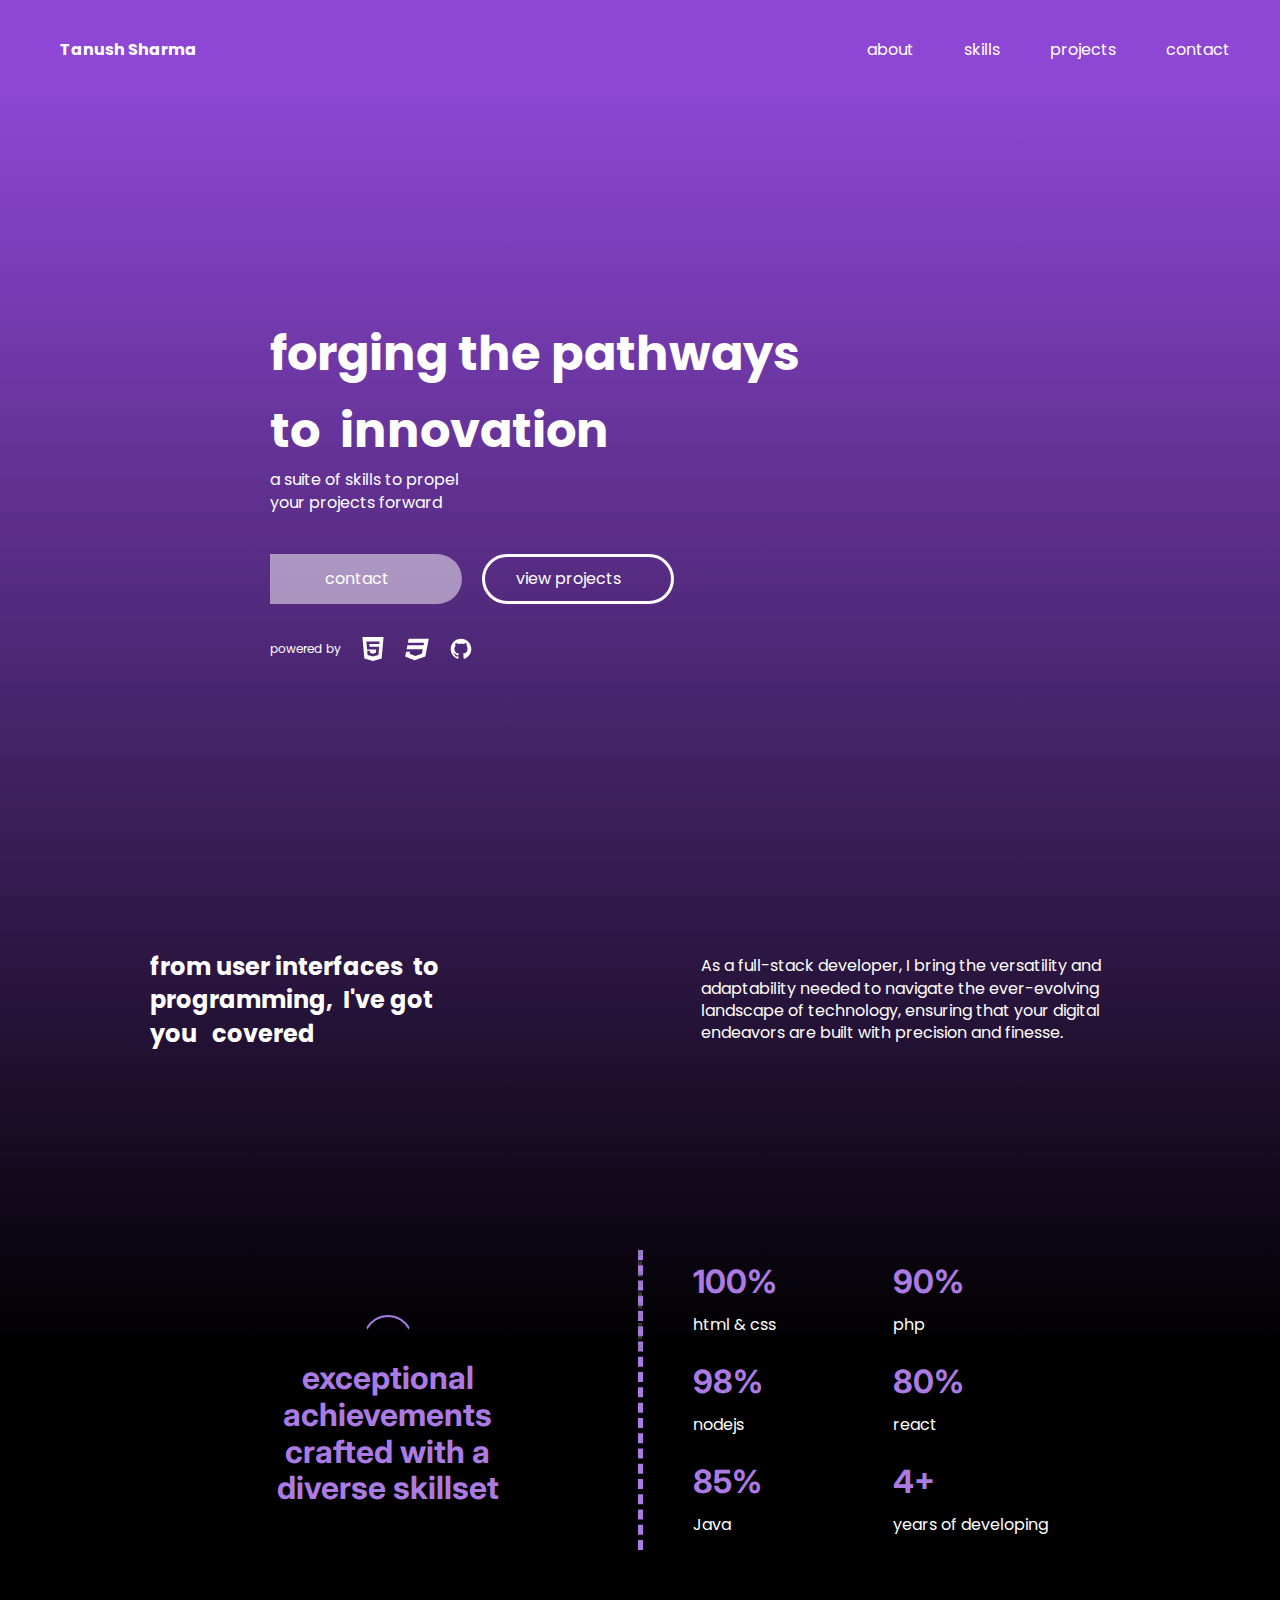
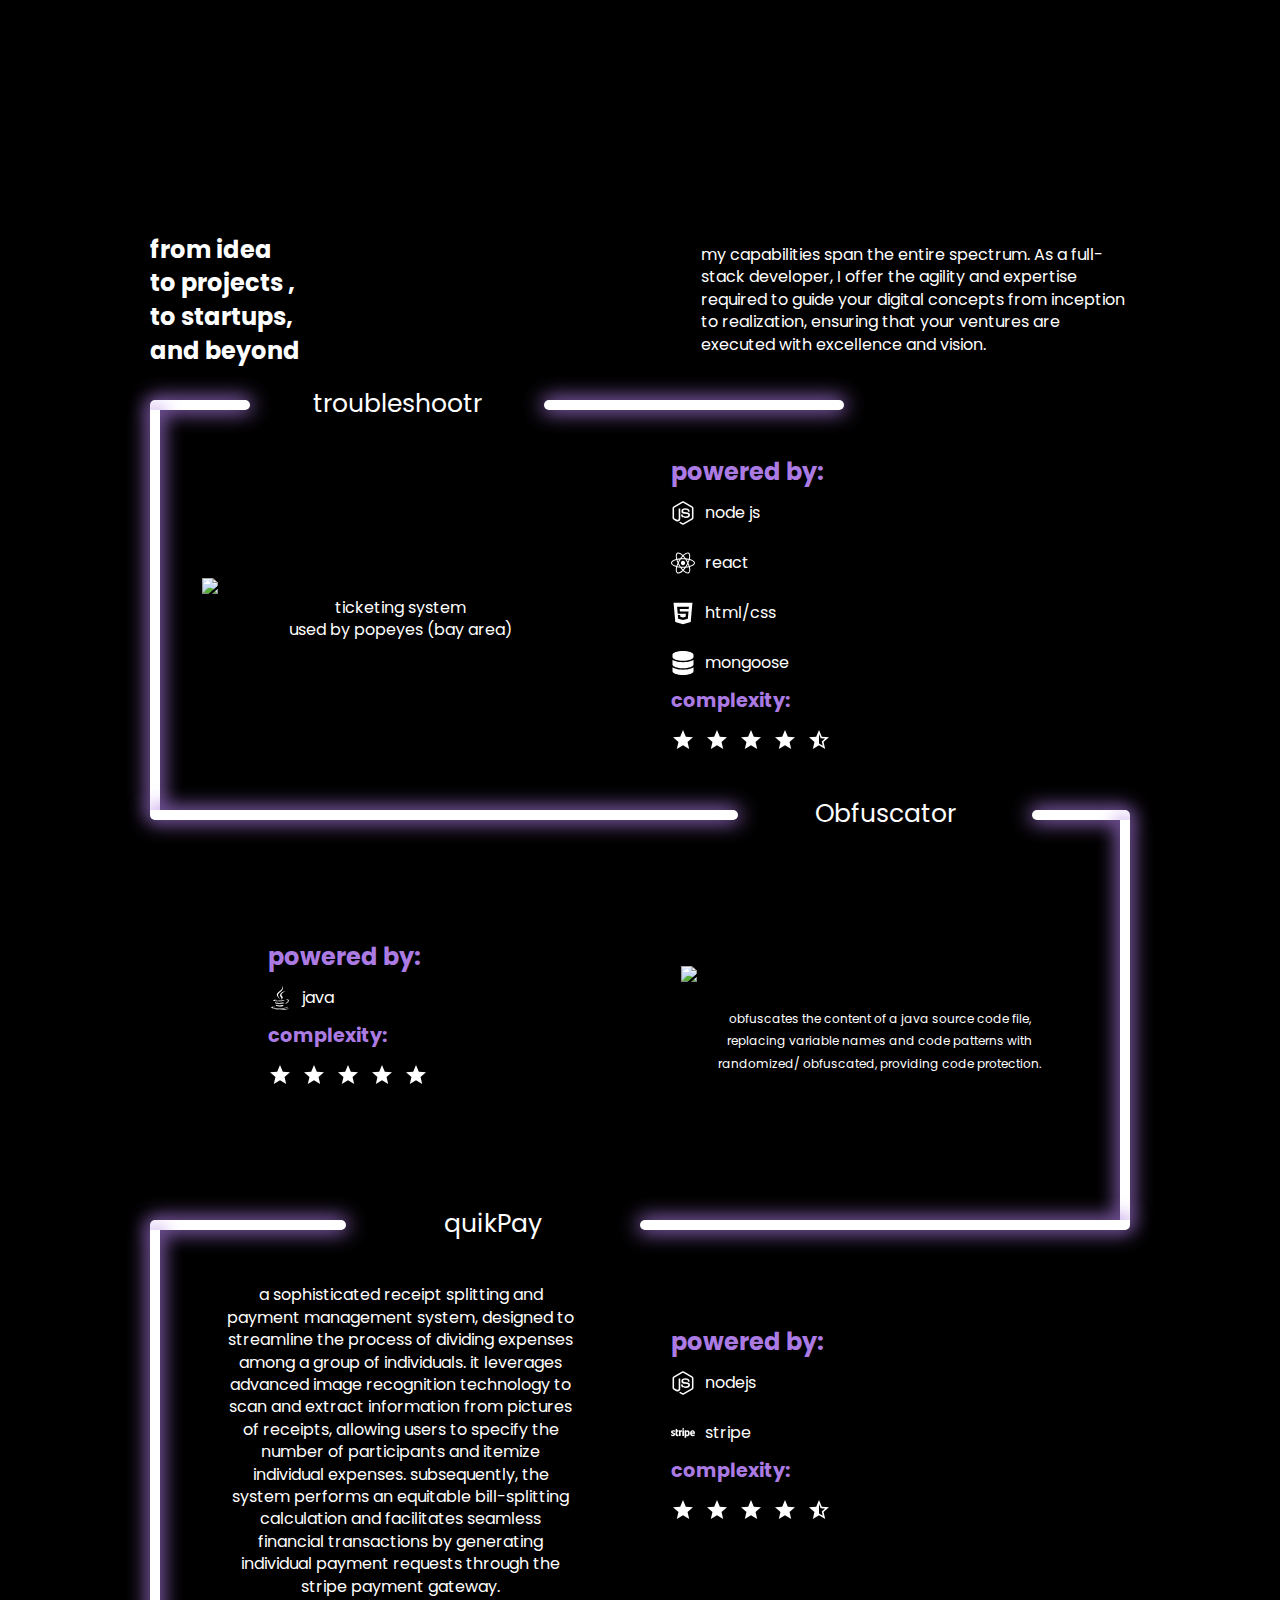
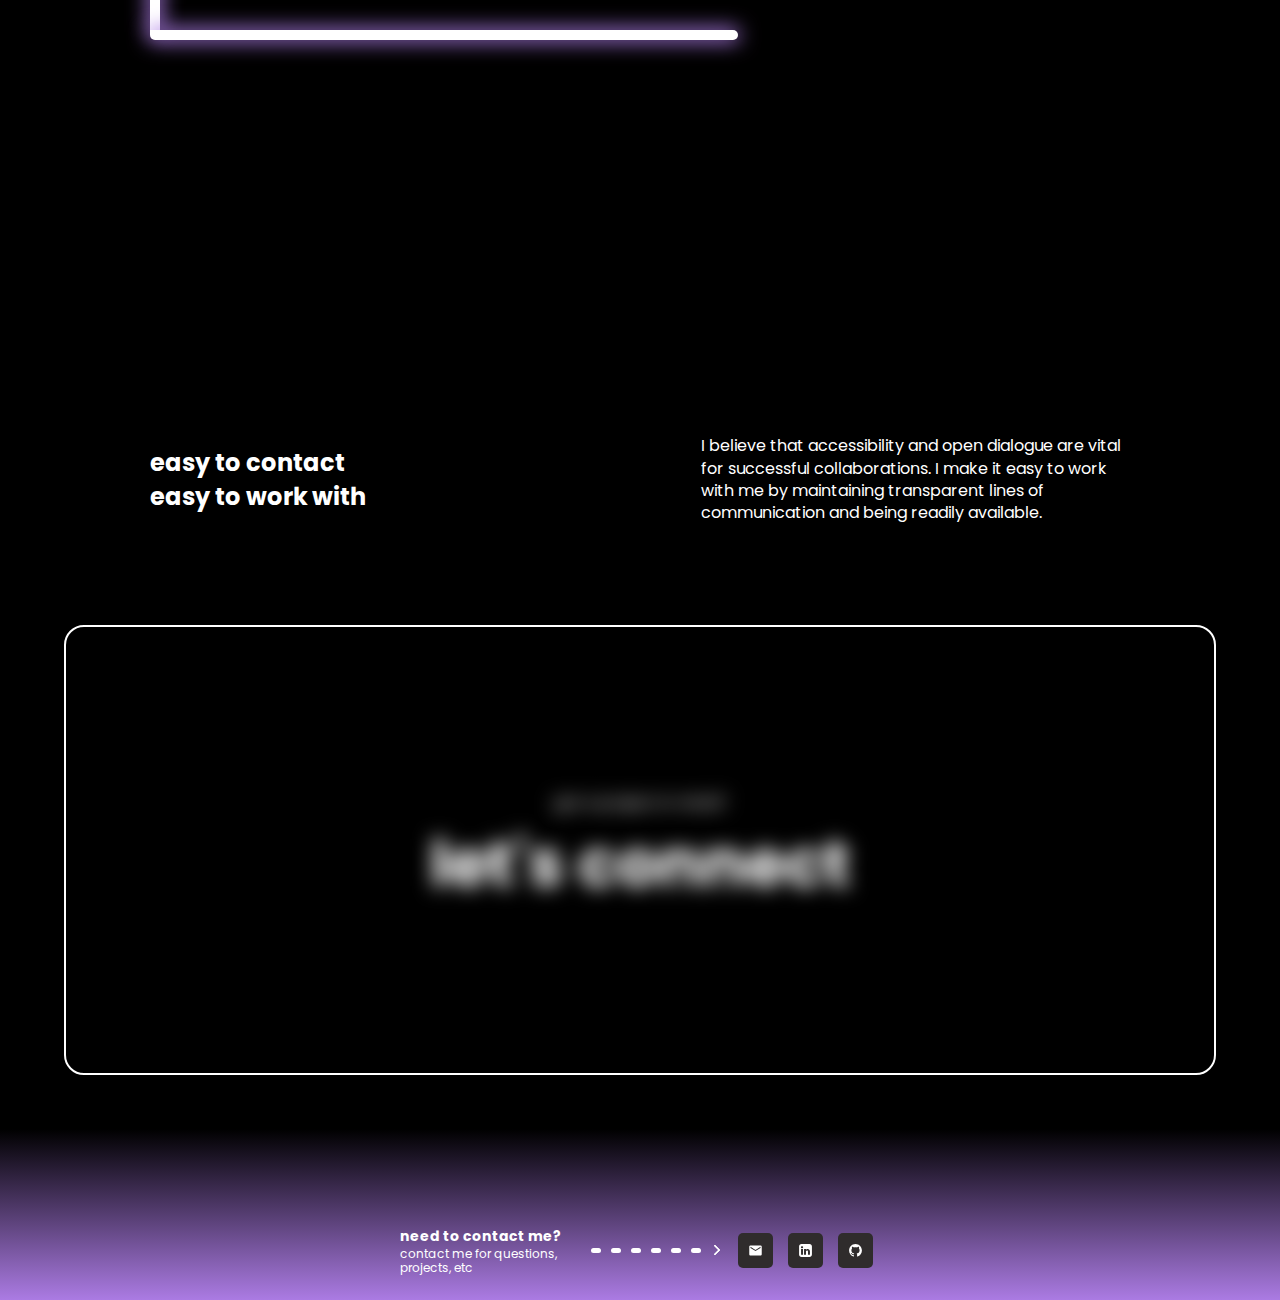
==== commit 9962d3d3: "Update index.html" ====
--- a/index.html
+++ b/index.html
@@ -9,7 +9,9 @@
   <meta property="twitter:card" content="summary_large_image" />
   <meta charset="UTF-8" />
   <meta http-equiv="X-UA-Compatible" content="IE=edge" />
-  <link rel="icon" href="/favicon copy.ico?">
+  <link rel="icon" href="/favicon copy.ico" type="image/x-icon">
+  <link rel="shortcut icon" href="/favicon copy.ico" type="image/x-icon"> 
+
   <meta name="viewport" content="width=device-width, initial-scale=1.0" />
 
   <style data-tag="reset-style-sheet">
@@ -328,19 +330,11 @@
                   <br />
                 </h1>
                 <div class="port-container37">
-                  <svg viewBox="0 0 804.5714285714286 1024" class="port-icon06">
-                    <path
-                      d="M645.714 341.143l9.143-100h-505.143l26.857 305.143h349.714l-12.571 130.286-112.571 30.286-112-30.286-7.429-80h-100l12.571 158.857 206.857 57.143h2.286v-0.571l205.143-56.571 28.571-310.857h-368l-8.571-103.429h385.143zM0 73.143h804.571l-73.143 821.714-330.286 92.571-328-92.571z">
-                    </path>
-                  </svg>
+                  <svg xmlns="http://www.w3.org/2000/svg" class="port-icon08" viewBox="0 0 448 512"><!--! Font Awesome Free 6.4.2 by @fontawesome - https://fontawesome.com License - https://fontawesome.com/license (Commercial License) Copyright 2023 Fonticons, Inc. --><style>svg{fill:#ffffff}</style><path d="M224 508c-6.7 0-13.5-1.8-19.4-5.2l-61.7-36.5c-9.2-5.2-4.7-7-1.7-8 12.3-4.3 14.8-5.2 27.9-12.7 1.4-.8 3.2-.5 4.6.4l47.4 28.1c1.7 1 4.1 1 5.7 0l184.7-106.6c1.7-1 2.8-3 2.8-5V149.3c0-2.1-1.1-4-2.9-5.1L226.8 37.7c-1.7-1-4-1-5.7 0L36.6 144.3c-1.8 1-2.9 3-2.9 5.1v213.1c0 2 1.1 4 2.9 4.9l50.6 29.2c27.5 13.7 44.3-2.4 44.3-18.7V167.5c0-3 2.4-5.3 5.4-5.3h23.4c2.9 0 5.4 2.3 5.4 5.3V378c0 36.6-20 57.6-54.7 57.6-10.7 0-19.1 0-42.5-11.6l-48.4-27.9C8.1 389.2.7 376.3.7 362.4V149.3c0-13.8 7.4-26.8 19.4-33.7L204.6 9c11.7-6.6 27.2-6.6 38.8 0l184.7 106.7c12 6.9 19.4 19.8 19.4 33.7v213.1c0 13.8-7.4 26.7-19.4 33.7L243.4 502.8c-5.9 3.4-12.6 5.2-19.4 5.2zm149.1-210.1c0-39.9-27-50.5-83.7-58-57.4-7.6-63.2-11.5-63.2-24.9 0-11.1 4.9-25.9 47.4-25.9 37.9 0 51.9 8.2 57.7 33.8.5 2.4 2.7 4.2 5.2 4.2h24c1.5 0 2.9-.6 3.9-1.7s1.5-2.6 1.4-4.1c-3.7-44.1-33-64.6-92.2-64.6-52.7 0-84.1 22.2-84.1 59.5 0 40.4 31.3 51.6 81.8 56.6 60.5 5.9 65.2 14.8 65.2 26.7 0 20.6-16.6 29.4-55.5 29.4-48.9 0-59.6-12.3-63.2-36.6-.4-2.6-2.6-4.5-5.3-4.5h-23.9c-3 0-5.3 2.4-5.3 5.3 0 31.1 16.9 68.2 97.8 68.2 58.4-.1 92-23.2 92-63.4z"/></svg>
                   <span class="port-text47">node js</span>
                 </div>
                 <div class="port-container38">
-                  <svg viewBox="0 0 804.5714285714286 1024" class="port-icon08">
-                    <path
-                      d="M645.714 341.143l9.143-100h-505.143l26.857 305.143h349.714l-12.571 130.286-112.571 30.286-112-30.286-7.429-80h-100l12.571 158.857 206.857 57.143h2.286v-0.571l205.143-56.571 28.571-310.857h-368l-8.571-103.429h385.143zM0 73.143h804.571l-73.143 821.714-330.286 92.571-328-92.571z">
-                    </path>
-                  </svg>
+                  <svg xmlns="http://www.w3.org/2000/svg" class="port-icon08" viewBox="0 0 512 512"><!--! Font Awesome Free 6.4.2 by @fontawesome - https://fontawesome.com License - https://fontawesome.com/license (Commercial License) Copyright 2023 Fonticons, Inc. --><style>svg{fill:#ffffff}</style><path d="M418.2 177.2c-5.4-1.8-10.8-3.5-16.2-5.1.9-3.7 1.7-7.4 2.5-11.1 12.3-59.6 4.2-107.5-23.1-123.3-26.3-15.1-69.2.6-112.6 38.4-4.3 3.7-8.5 7.6-12.5 11.5-2.7-2.6-5.5-5.2-8.3-7.7-45.5-40.4-91.1-57.4-118.4-41.5-26.2 15.2-34 60.3-23 116.7 1.1 5.6 2.3 11.1 3.7 16.7-6.4 1.8-12.7 3.8-18.6 5.9C38.3 196.2 0 225.4 0 255.6c0 31.2 40.8 62.5 96.3 81.5 4.5 1.5 9 3 13.6 4.3-1.5 6-2.8 11.9-4 18-10.5 55.5-2.3 99.5 23.9 114.6 27 15.6 72.4-.4 116.6-39.1 3.5-3.1 7-6.3 10.5-9.7 4.4 4.3 9 8.4 13.6 12.4 42.8 36.8 85.1 51.7 111.2 36.6 27-15.6 35.8-62.9 24.4-120.5-.9-4.4-1.9-8.9-3-13.5 3.2-.9 6.3-1.9 9.4-2.9 57.7-19.1 99.5-50 99.5-81.7 0-30.3-39.4-59.7-93.8-78.4zM282.9 92.3c37.2-32.4 71.9-45.1 87.7-36 16.9 9.7 23.4 48.9 12.8 100.4-.7 3.4-1.4 6.7-2.3 10-22.2-5-44.7-8.6-67.3-10.6-13-18.6-27.2-36.4-42.6-53.1 3.9-3.7 7.7-7.2 11.7-10.7zM167.2 307.5c5.1 8.7 10.3 17.4 15.8 25.9-15.6-1.7-31.1-4.2-46.4-7.5 4.4-14.4 9.9-29.3 16.3-44.5 4.6 8.8 9.3 17.5 14.3 26.1zm-30.3-120.3c14.4-3.2 29.7-5.8 45.6-7.8-5.3 8.3-10.5 16.8-15.4 25.4-4.9 8.5-9.7 17.2-14.2 26-6.3-14.9-11.6-29.5-16-43.6zm27.4 68.9c6.6-13.8 13.8-27.3 21.4-40.6s15.8-26.2 24.4-38.9c15-1.1 30.3-1.7 45.9-1.7s31 .6 45.9 1.7c8.5 12.6 16.6 25.5 24.3 38.7s14.9 26.7 21.7 40.4c-6.7 13.8-13.9 27.4-21.6 40.8-7.6 13.3-15.7 26.2-24.2 39-14.9 1.1-30.4 1.6-46.1 1.6s-30.9-.5-45.6-1.4c-8.7-12.7-16.9-25.7-24.6-39s-14.8-26.8-21.5-40.6zm180.6 51.2c5.1-8.8 9.9-17.7 14.6-26.7 6.4 14.5 12 29.2 16.9 44.3-15.5 3.5-31.2 6.2-47 8 5.4-8.4 10.5-17 15.5-25.6zm14.4-76.5c-4.7-8.8-9.5-17.6-14.5-26.2-4.9-8.5-10-16.9-15.3-25.2 16.1 2 31.5 4.7 45.9 8-4.6 14.8-10 29.2-16.1 43.4zM256.2 118.3c10.5 11.4 20.4 23.4 29.6 35.8-19.8-.9-39.7-.9-59.5 0 9.8-12.9 19.9-24.9 29.9-35.8zM140.2 57c16.8-9.8 54.1 4.2 93.4 39 2.5 2.2 5 4.6 7.6 7-15.5 16.7-29.8 34.5-42.9 53.1-22.6 2-45 5.5-67.2 10.4-1.3-5.1-2.4-10.3-3.5-15.5-9.4-48.4-3.2-84.9 12.6-94zm-24.5 263.6c-4.2-1.2-8.3-2.5-12.4-3.9-21.3-6.7-45.5-17.3-63-31.2-10.1-7-16.9-17.8-18.8-29.9 0-18.3 31.6-41.7 77.2-57.6 5.7-2 11.5-3.8 17.3-5.5 6.8 21.7 15 43 24.5 63.6-9.6 20.9-17.9 42.5-24.8 64.5zm116.6 98c-16.5 15.1-35.6 27.1-56.4 35.3-11.1 5.3-23.9 5.8-35.3 1.3-15.9-9.2-22.5-44.5-13.5-92 1.1-5.6 2.3-11.2 3.7-16.7 22.4 4.8 45 8.1 67.9 9.8 13.2 18.7 27.7 36.6 43.2 53.4-3.2 3.1-6.4 6.1-9.6 8.9zm24.5-24.3c-10.2-11-20.4-23.2-30.3-36.3 9.6.4 19.5.6 29.5.6 10.3 0 20.4-.2 30.4-.7-9.2 12.7-19.1 24.8-29.6 36.4zm130.7 30c-.9 12.2-6.9 23.6-16.5 31.3-15.9 9.2-49.8-2.8-86.4-34.2-4.2-3.6-8.4-7.5-12.7-11.5 15.3-16.9 29.4-34.8 42.2-53.6 22.9-1.9 45.7-5.4 68.2-10.5 1 4.1 1.9 8.2 2.7 12.2 4.9 21.6 5.7 44.1 2.5 66.3zm18.2-107.5c-2.8.9-5.6 1.8-8.5 2.6-7-21.8-15.6-43.1-25.5-63.8 9.6-20.4 17.7-41.4 24.5-62.9 5.2 1.5 10.2 3.1 15 4.7 46.6 16 79.3 39.8 79.3 58 0 19.6-34.9 44.9-84.8 61.4zm-149.7-15c25.3 0 45.8-20.5 45.8-45.8s-20.5-45.8-45.8-45.8c-25.3 0-45.8 20.5-45.8 45.8s20.5 45.8 45.8 45.8z"/></svg>
                   <span class="port-text48">react</span>
                 </div>
                 <div class="port-container39">
@@ -352,11 +346,7 @@
                   <span class="port-text49">html/css</span>
                 </div>
                 <div class="port-container40">
-                  <svg viewBox="0 0 804.5714285714286 1024" class="port-icon12">
-                    <path
-                      d="M645.714 341.143l9.143-100h-505.143l26.857 305.143h349.714l-12.571 130.286-112.571 30.286-112-30.286-7.429-80h-100l12.571 158.857 206.857 57.143h2.286v-0.571l205.143-56.571 28.571-310.857h-368l-8.571-103.429h385.143zM0 73.143h804.571l-73.143 821.714-330.286 92.571-328-92.571z">
-                    </path>
-                  </svg>
+                  <svg xmlns="http://www.w3.org/2000/svg" class="port-icon10" viewBox="0 0 448 512"><!--! Font Awesome Free 6.4.2 by @fontawesome - https://fontawesome.com License - https://fontawesome.com/license (Commercial License) Copyright 2023 Fonticons, Inc. --><style>svg{fill:#ffffff}</style><path d="M448 80v48c0 44.2-100.3 80-224 80S0 172.2 0 128V80C0 35.8 100.3 0 224 0S448 35.8 448 80zM393.2 214.7c20.8-7.4 39.9-16.9 54.8-28.6V288c0 44.2-100.3 80-224 80S0 332.2 0 288V186.1c14.9 11.8 34 21.2 54.8 28.6C99.7 230.7 159.5 240 224 240s124.3-9.3 169.2-25.3zM0 346.1c14.9 11.8 34 21.2 54.8 28.6C99.7 390.7 159.5 400 224 400s124.3-9.3 169.2-25.3c20.8-7.4 39.9-16.9 54.8-28.6V432c0 44.2-100.3 80-224 80S0 476.2 0 432V346.1z"/></svg>
                   <span class="port-text50">mongoose</span>
                 </div>
                 <h1 class="port-text51">
@@ -397,10 +387,7 @@
                   <br />
                 </h1>
                 <div class="port-container48">
-                  <svg viewBox="0 0 804.5714285714286 1024" class="port-icon24">
-                    <path
-                      d="M645.714 341.143l9.143-100h-505.143l26.857 305.143h349.714l-12.571 130.286-112.571 30.286-112-30.286-7.429-80h-100l12.571 158.857 206.857 57.143h2.286v-0.571l205.143-56.571 28.571-310.857h-368l-8.571-103.429h385.143zM0 73.143h804.571l-73.143 821.714-330.286 92.571-328-92.571z">
-                    </path>
+                  <svg xmlns="http://www.w3.org/2000/svg" class="port-icon24" viewBox="0 0 384 512"><!--! Font Awesome Free 6.4.2 by @fontawesome - https://fontawesome.com License - https://fontawesome.com/license (Commercial License) Copyright 2023 Fonticons, Inc. --><style>svg{fill:#ffffff}</style><path d="M277.74 312.9c9.8-6.7 23.4-12.5 23.4-12.5s-38.7 7-77.2 10.2c-47.1 3.9-97.7 4.7-123.1 1.3-60.1-8 33-30.1 33-30.1s-36.1-2.4-80.6 19c-52.5 25.4 130 37 224.5 12.1zm-85.4-32.1c-19-42.7-83.1-80.2 0-145.8C296 53.2 242.84 0 242.84 0c21.5 84.5-75.6 110.1-110.7 162.6-23.9 35.9 11.7 74.4 60.2 118.2zm114.6-176.2c.1 0-175.2 43.8-91.5 140.2 24.7 28.4-6.5 54-6.5 54s62.7-32.4 33.9-72.9c-26.9-37.8-47.5-56.6 64.1-121.3zm-6.1 270.5a12.19 12.19 0 0 1-2 2.6c128.3-33.7 81.1-118.9 19.8-97.3a17.33 17.33 0 0 0-8.2 6.3 70.45 70.45 0 0 1 11-3c31-6.5 75.5 41.5-20.6 91.4zM348 437.4s14.5 11.9-15.9 21.2c-57.9 17.5-240.8 22.8-291.6.7-18.3-7.9 16-19 26.8-21.3 11.2-2.4 17.7-2 17.7-2-20.3-14.3-131.3 28.1-56.4 40.2C232.84 509.4 401 461.3 348 437.4zM124.44 396c-78.7 22 47.9 67.4 148.1 24.5a185.89 185.89 0 0 1-28.2-13.8c-44.7 8.5-65.4 9.1-106 4.5-33.5-3.8-13.9-15.2-13.9-15.2zm179.8 97.2c-78.7 14.8-175.8 13.1-233.3 3.6 0-.1 11.8 9.7 72.4 13.6 92.2 5.9 233.8-3.3 237.1-46.9 0 0-6.4 16.5-76.2 29.7zM260.64 353c-59.2 11.4-93.5 11.1-136.8 6.6-33.5-3.5-11.6-19.7-11.6-19.7-86.8 28.8 48.2 61.4 169.5 25.9a60.37 60.37 0 0 1-21.1-12.8z"/></svg>
                   </svg>
                   <span class="port-text60">java</span>
                 </div>
@@ -474,19 +461,10 @@
                   <br />
                 </h1>
                 <div class="port-container60">
-                  <svg viewBox="0 0 804.5714285714286 1024" class="port-icon36">
-                    <path
-                      d="M645.714 341.143l9.143-100h-505.143l26.857 305.143h349.714l-12.571 130.286-112.571 30.286-112-30.286-7.429-80h-100l12.571 158.857 206.857 57.143h2.286v-0.571l205.143-56.571 28.571-310.857h-368l-8.571-103.429h385.143zM0 73.143h804.571l-73.143 821.714-330.286 92.571-328-92.571z">
-                    </path>
-                  </svg>
-                  <span class="port-text78">nodejs</span>
+                  <svg xmlns="http://www.w3.org/2000/svg" class="port-icon36" viewBox="0 0 448 512"><!--! Font Awesome Free 6.4.2 by @fontawesome - https://fontawesome.com License - https://fontawesome.com/license (Commercial License) Copyright 2023 Fonticons, Inc. --><style>svg{fill:#ffffff}</style><path d="M224 508c-6.7 0-13.5-1.8-19.4-5.2l-61.7-36.5c-9.2-5.2-4.7-7-1.7-8 12.3-4.3 14.8-5.2 27.9-12.7 1.4-.8 3.2-.5 4.6.4l47.4 28.1c1.7 1 4.1 1 5.7 0l184.7-106.6c1.7-1 2.8-3 2.8-5V149.3c0-2.1-1.1-4-2.9-5.1L226.8 37.7c-1.7-1-4-1-5.7 0L36.6 144.3c-1.8 1-2.9 3-2.9 5.1v213.1c0 2 1.1 4 2.9 4.9l50.6 29.2c27.5 13.7 44.3-2.4 44.3-18.7V167.5c0-3 2.4-5.3 5.4-5.3h23.4c2.9 0 5.4 2.3 5.4 5.3V378c0 36.6-20 57.6-54.7 57.6-10.7 0-19.1 0-42.5-11.6l-48.4-27.9C8.1 389.2.7 376.3.7 362.4V149.3c0-13.8 7.4-26.8 19.4-33.7L204.6 9c11.7-6.6 27.2-6.6 38.8 0l184.7 106.7c12 6.9 19.4 19.8 19.4 33.7v213.1c0 13.8-7.4 26.7-19.4 33.7L243.4 502.8c-5.9 3.4-12.6 5.2-19.4 5.2zm149.1-210.1c0-39.9-27-50.5-83.7-58-57.4-7.6-63.2-11.5-63.2-24.9 0-11.1 4.9-25.9 47.4-25.9 37.9 0 51.9 8.2 57.7 33.8.5 2.4 2.7 4.2 5.2 4.2h24c1.5 0 2.9-.6 3.9-1.7s1.5-2.6 1.4-4.1c-3.7-44.1-33-64.6-92.2-64.6-52.7 0-84.1 22.2-84.1 59.5 0 40.4 31.3 51.6 81.8 56.6 60.5 5.9 65.2 14.8 65.2 26.7 0 20.6-16.6 29.4-55.5 29.4-48.9 0-59.6-12.3-63.2-36.6-.4-2.6-2.6-4.5-5.3-4.5h-23.9c-3 0-5.3 2.4-5.3 5.3 0 31.1 16.9 68.2 97.8 68.2 58.4-.1 92-23.2 92-63.4z"/></svg>                  <span class="port-text78">nodejs</span>
                 </div>
                 <div class="port-container61">
-                  <svg viewBox="0 0 804.5714285714286 1024" class="port-icon38">
-                    <path
-                      d="M645.714 341.143l9.143-100h-505.143l26.857 305.143h349.714l-12.571 130.286-112.571 30.286-112-30.286-7.429-80h-100l12.571 158.857 206.857 57.143h2.286v-0.571l205.143-56.571 28.571-310.857h-368l-8.571-103.429h385.143zM0 73.143h804.571l-73.143 821.714-330.286 92.571-328-92.571z">
-                    </path>
-                  </svg>
+                  <svg xmlns="http://www.w3.org/2000/svg" class="port-icon36" viewBox="0 0 640 512"><!--! Font Awesome Free 6.4.2 by @fontawesome - https://fontawesome.com License - https://fontawesome.com/license (Commercial License) Copyright 2023 Fonticons, Inc. --><style>svg{fill:#ffffff}</style><path d="M165 144.7l-43.3 9.2-.2 142.4c0 26.3 19.8 43.3 46.1 43.3 14.6 0 25.3-2.7 31.2-5.9v-33.8c-5.7 2.3-33.7 10.5-33.7-15.7V221h33.7v-37.8h-33.7zm89.1 51.6l-2.7-13.1H213v153.2h44.3V233.3c10.5-13.8 28.2-11.1 33.9-9.3v-40.8c-6-2.1-26.7-6-37.1 13.1zm92.3-72.3l-44.6 9.5v36.2l44.6-9.5zM44.9 228.3c0-6.9 5.8-9.6 15.1-9.7 13.5 0 30.7 4.1 44.2 11.4v-41.8c-14.7-5.8-29.4-8.1-44.1-8.1-36 0-60 18.8-60 50.2 0 49.2 67.5 41.2 67.5 62.4 0 8.2-7.1 10.9-17 10.9-14.7 0-33.7-6.1-48.6-14.2v40c16.5 7.1 33.2 10.1 48.5 10.1 36.9 0 62.3-15.8 62.3-47.8 0-52.9-67.9-43.4-67.9-63.4zM640 261.6c0-45.5-22-81.4-64.2-81.4s-67.9 35.9-67.9 81.1c0 53.5 30.3 78.2 73.5 78.2 21.2 0 37.1-4.8 49.2-11.5v-33.4c-12.1 6.1-26 9.8-43.6 9.8-17.3 0-32.5-6.1-34.5-26.9h86.9c.2-2.3.6-11.6.6-15.9zm-87.9-16.8c0-20 12.3-28.4 23.4-28.4 10.9 0 22.5 8.4 22.5 28.4zm-112.9-64.6c-17.4 0-28.6 8.2-34.8 13.9l-2.3-11H363v204.8l44.4-9.4.1-50.2c6.4 4.7 15.9 11.2 31.4 11.2 31.8 0 60.8-23.2 60.8-79.6.1-51.6-29.3-79.7-60.5-79.7zm-10.6 122.5c-10.4 0-16.6-3.8-20.9-8.4l-.3-66c4.6-5.1 11-8.8 21.2-8.8 16.2 0 27.4 18.2 27.4 41.4.1 23.9-10.9 41.8-27.4 41.8zm-126.7 33.7h44.6V183.2h-44.6z"/></svg>
                   <span class="port-text79">stripe</span>
                 </div>
                 <h1 class="port-text80">
